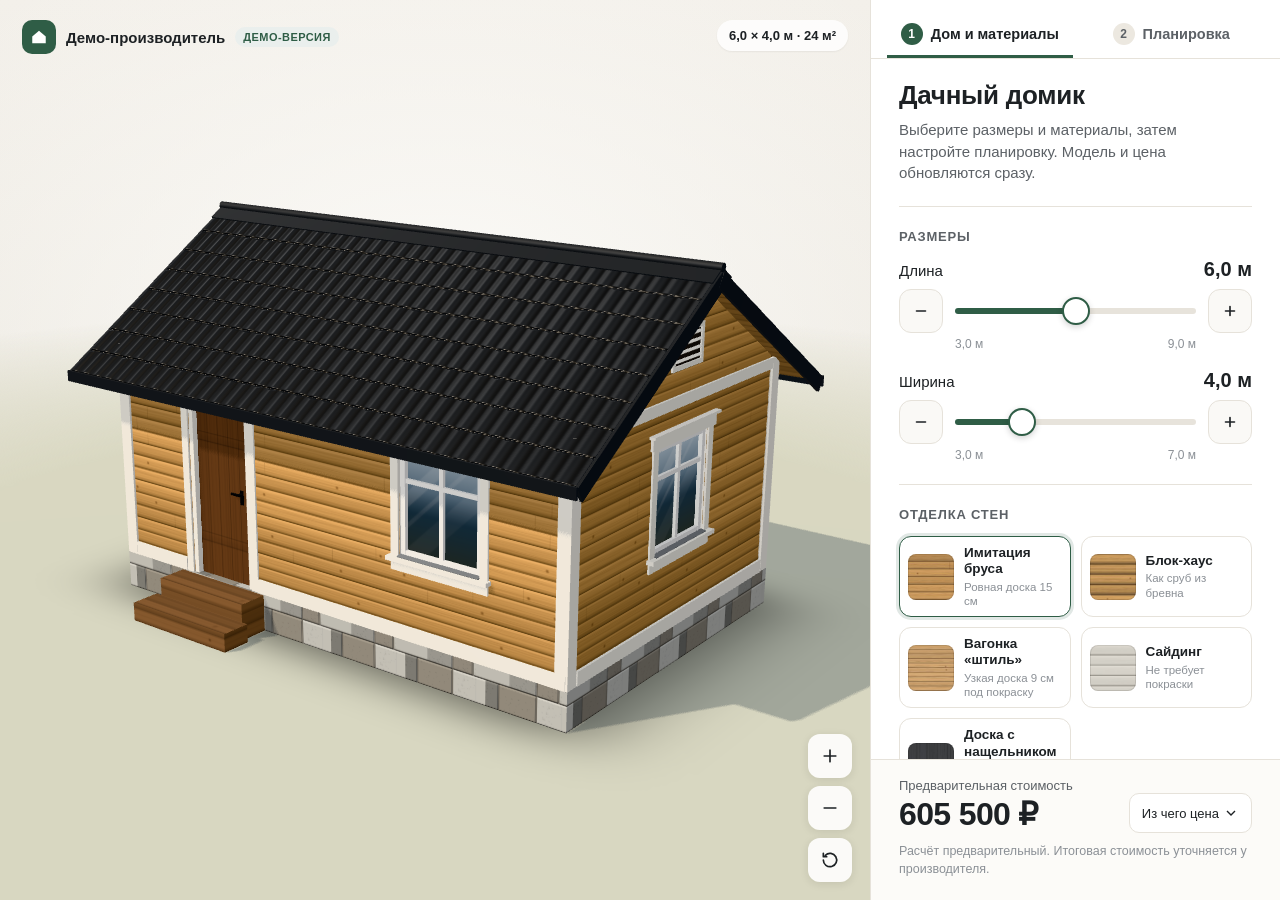
==== index.html @ eb1459a7 "Материалы вместо цветов и страница планировки Co-Authored-By: Claude Opus 5.5 <noreply@anthropic.com" ====
<!doctype html>
<html lang="ru">
  <head>
    <meta charset="UTF-8" />
    <meta name="viewport" content="width=device-width, initial-scale=1, viewport-fit=cover" />
    <meta name="theme-color" content="#efebe4" />
    <meta name="description" content="Соберите дачный домик в 3D: размеры, материалы, планировка — и сразу узнайте предварительную стоимость." />
    <title>Конфигуратор дачного домика</title>
    <link rel="icon" href="data:image/svg+xml,%3Csvg xmlns='http://www.w3.org/2000/svg' viewBox='0 0 32 32'%3E%3Cpath d='M4 15 16 5l12 10v12H4z' fill='%232f5d46'/%3E%3C/svg%3E" />
    <script type="module" crossorigin src="./assets/index-B-7malUL.js"></script>
    <link rel="stylesheet" crossorigin href="./assets/index-BFOI71SG.css">
  </head>
  <body>
    <div class="app" id="app" data-page="house">
      <main class="viewer" id="viewer" aria-label="Модель домика">
        <div class="viewer-top">
          <div class="brand">
            <span class="brand-mark" aria-hidden="true">
              <svg viewBox="0 0 32 32"><path d="M4 15 16 5l12 10v12H4z" /></svg>
            </span>
            <span class="brand-name" data-bind="brand"></span>
            <span class="badge" data-bind="badge"></span>
          </div>
          <div class="seg" id="viewSwitch" role="tablist" aria-label="Вид планировки">
            <button type="button" role="tab" data-view="2d">План</button>
            <button type="button" role="tab" data-view="3d">3D без крыши</button>
          </div>
          <div class="dims-chip" id="dimsChip"></div>
        </div>

        <div class="plan-view" id="planView"></div>

        <div class="hint" id="hint">
          <svg viewBox="0 0 24 24" aria-hidden="true"><path d="M9 11V5.5a1.5 1.5 0 0 1 3 0V10m0-1.5a1.5 1.5 0 0 1 3 0V11m0-1a1.5 1.5 0 0 1 3 0v4.5a6 6 0 0 1-6 6h-1a6 6 0 0 1-4.6-2.2L4.2 15a1.5 1.5 0 0 1 2.3-1.9L9 15.5" /></svg>
          <span>Покрутите домик, чтобы рассмотреть</span>
        </div>

        <div class="view-tools">
          <button class="tool" id="zoomIn" type="button" aria-label="Приблизить">
            <svg viewBox="0 0 24 24"><path d="M12 5v14M5 12h14" /></svg>
          </button>
          <button class="tool" id="zoomOut" type="button" aria-label="Отдалить">
            <svg viewBox="0 0 24 24"><path d="M5 12h14" /></svg>
          </button>
          <button class="tool" id="resetView" type="button" aria-label="Исходный ракурс">
            <svg viewBox="0 0 24 24"><path d="M4 12a8 8 0 1 0 2.4-5.7M4 4v4h4" /></svg>
          </button>
        </div>

        <div class="loader" id="loader"><span></span>Строим домик…</div>
      </main>

      <aside class="panel">
        <nav class="tabs" role="tablist" aria-label="Шаги">
          <button type="button" role="tab" data-page="house"><b>1</b>Дом и материалы</button>
          <button type="button" role="tab" data-page="plan"><b>2</b>Планировка</button>
        </nav>

        <div class="panel-scroll" id="panelScroll">
          <div class="page" data-page="house">
            <header class="panel-head">
              <h1 data-bind="title"></h1>
              <p data-bind="subtitle"></p>
            </header>

            <section class="group" aria-labelledby="g-size">
              <h2 id="g-size">Размеры</h2>
              <div id="dimensions"></div>
            </section>

            <section class="group" aria-labelledby="g-wall">
              <h2 id="g-wall">Отделка стен</h2>
              <div id="wallMaterials"></div>
            </section>

            <section class="group" aria-labelledby="g-roof">
              <h2 id="g-roof">Кровля</h2>
              <div id="roofMaterials"></div>
            </section>

            <section class="group" aria-labelledby="g-more">
              <h2 id="g-more">Цоколь, окна и дверь</h2>
              <div class="label">Отделка цоколя</div>
              <div id="plinths" role="radiogroup" aria-label="Отделка цоколя"></div>
              <div class="label">Рамы окон</div>
              <div id="frames" role="radiogroup" aria-label="Рамы окон"></div>
              <div class="label">Входная дверь</div>
              <div id="doorTypes" role="radiogroup" aria-label="Входная дверь"></div>
            </section>

            <section class="group included" aria-labelledby="g-inc">
              <h2 id="g-inc">Что входит</h2>
              <ul id="included"></ul>
            </section>

            <button type="button" class="next-btn" data-goto="plan">
              Дальше: планировка
              <svg viewBox="0 0 24 24" aria-hidden="true"><path d="M5 12h14m-5-5 5 5-5 5" /></svg>
            </button>
          </div>

          <div class="page" data-page="plan" id="planPanel"></div>
        </div>

        <footer class="price" id="price">
          <div class="price-row">
            <div>
              <div class="price-label">Предварительная стоимость</div>
              <div class="price-value" id="priceValue">—</div>
            </div>
            <button class="breakdown-btn" id="breakdownBtn" type="button" aria-expanded="false" aria-controls="breakdown">
              Из чего цена
              <svg viewBox="0 0 24 24" aria-hidden="true"><path d="m6 15 6-6 6 6" /></svg>
            </button>
          </div>
          <ul class="breakdown" id="breakdown" hidden></ul>
          <p class="price-note">Расчёт предварительный. Итоговая стоимость уточняется у производителя.</p>
        </footer>
      </aside>
    </div>
  </body>
</html>
---- assets/index-BFOI71SG.css ----
:root{--accent:#2f5d46;--ink:#1d2124;--ink-2:#5c6166;--ink-3:#8b9096;--line:#e6e2da;--paper:#fff;--bg-top:#f3f0ea;--bg-bottom:#e4e0d6;--radius:14px;--panel-w:410px;--font:-apple-system, BlinkMacSystemFont, "Segoe UI", Roboto, "Helvetica Neue", Arial, sans-serif}*{box-sizing:border-box}html,body{height:100%;margin:0}body{font-family:var(--font);color:var(--ink);background:var(--bg-top);-webkit-font-smoothing:antialiased;-webkit-tap-highlight-color:transparent;overflow:hidden}button{font:inherit;color:inherit}svg{display:block}.app{grid-template-columns:minmax(0, 1fr) var(--panel-w);height:100dvh;display:grid}.viewer{background:radial-gradient(120% 80% at 50% 35%, #fbfaf7 0%, transparent 60%), linear-gradient(180deg, var(--bg-top) 0%, var(--bg-bottom) 100%);min-width:0;position:relative;overflow:hidden}.viewer canvas{touch-action:none;cursor:grab;outline:none;width:100%;height:100%;position:absolute;inset:0}.viewer canvas:active{cursor:grabbing}.viewer-top{pointer-events:none;z-index:2;justify-content:space-between;align-items:flex-start;gap:12px;padding:20px 22px;display:flex;position:absolute;inset:0 0 auto}.brand{align-items:center;gap:10px;font-size:15px;font-weight:600;display:flex}.brand-mark{background:var(--accent);border-radius:10px;place-items:center;width:34px;height:34px;display:grid}.brand-mark svg{fill:#fff;width:18px;height:18px}.badge{letter-spacing:.04em;text-transform:uppercase;color:var(--accent);background:color-mix(in srgb, var(--accent) 10%, #fff);border-radius:999px;padding:4px 8px;font-size:11px;font-weight:600}.dims-chip{-webkit-backdrop-filter:blur(8px);white-space:nowrap;font-variant-numeric:tabular-nums;background:#ffffffc7;border-radius:999px;padding:8px 12px;font-size:13px;font-weight:600;box-shadow:0 1px 2px #0000000f}.view-tools{z-index:2;flex-direction:column;gap:8px;display:flex;position:absolute;bottom:18px;right:18px}.tool{-webkit-backdrop-filter:blur(8px);cursor:pointer;background:#ffffffe0;border:0;border-radius:12px;place-items:center;width:44px;height:44px;transition:transform .15s,background .15s;display:grid;box-shadow:0 2px 8px #1e1e141a}.tool:hover{background:#fff}.tool:active{transform:scale(.94)}.tool svg{fill:none;width:20px;height:20px;stroke:var(--ink);stroke-width:2px;stroke-linecap:round;stroke-linejoin:round}.hint{z-index:2;color:#fff;white-space:nowrap;pointer-events:none;background:#1d2124c7;border-radius:999px;align-items:center;gap:8px;padding:9px 14px;font-size:13px;transition:opacity .5s,transform .5s;display:flex;position:absolute;bottom:22px;left:50%;transform:translate(-50%)}.hint svg{fill:none;stroke:#fff;stroke-width:1.6px;stroke-linecap:round;stroke-linejoin:round;width:18px;height:18px}.hint.gone{opacity:0;transform:translate(-50%)translateY(8px)}.loader{z-index:3;color:var(--ink-2);background:var(--bg-top);justify-content:center;align-items:center;gap:12px;font-size:14px;transition:opacity .5s;display:flex;position:absolute;inset:0}.loader span{border:2px solid var(--line);border-top-color:var(--accent);border-radius:50%;width:18px;height:18px;animation:.8s linear infinite spin}.loader.gone{opacity:0;pointer-events:none}.loader.error{color:#a33}@keyframes spin{to{transform:rotate(360deg)}}.panel{background:var(--paper);border-left:1px solid var(--line);flex-direction:column;min-height:0;display:flex;box-shadow:-10px 0 30px #2823140a}.panel-scroll{overscroll-behavior:contain;flex:1;min-height:0;padding:30px 28px 10px;overflow-y:auto}.panel-head h1{letter-spacing:-.01em;margin:0 0 8px;font-size:26px;line-height:1.15}.panel-head p{color:var(--ink-2);margin:0;font-size:15px;line-height:1.45}.group{border-top:1px solid var(--line);padding:22px 0}.panel-head+.group{margin-top:22px}.group h2{letter-spacing:.06em;text-transform:uppercase;color:var(--ink-2);margin:0 0 14px;font-size:13px;font-weight:700}.group-title{justify-content:space-between;align-items:baseline;gap:10px;display:flex}.picked{color:var(--ink);text-align:right;font-size:14px;font-weight:500}.dim+.dim{margin-top:18px}.dim-head{justify-content:space-between;align-items:baseline;margin-bottom:8px;display:flex}.dim-head label{font-size:15px;font-weight:500}.dim-value{font-variant-numeric:tabular-nums;font-size:20px;font-weight:700}.dim-ctrl{align-items:center;gap:12px;display:flex}.dim-scale{color:var(--ink-3);justify-content:space-between;padding:4px 56px 0;font-size:12px;display:flex}.step{border:1px solid var(--line);cursor:pointer;background:#faf9f6;border-radius:12px;flex:none;place-items:center;width:44px;height:44px;transition:background .15s,transform .1s;display:grid}.step:hover:not(:disabled){background:#f1efe9}.step:active:not(:disabled){transform:scale(.94)}.step:disabled{opacity:.35;cursor:default}.step svg{fill:none;width:18px;height:18px;stroke:var(--ink);stroke-width:2.2px;stroke-linecap:round}input[type=range]{--p:50%;appearance:none;cursor:pointer;background:0 0;flex:1;min-width:0;height:44px;margin:0}input[type=range]::-webkit-slider-runnable-track{background:linear-gradient(90deg, var(--accent) var(--p), #e7e3db var(--p));border-radius:3px;height:6px}input[type=range]::-moz-range-track{background:#e7e3db;border-radius:3px;height:6px}input[type=range]::-moz-range-progress{background:var(--accent);border-radius:3px;height:6px}input[type=range]::-webkit-slider-thumb{-webkit-appearance:none;border:2px solid var(--accent);background:#fff;border-radius:50%;width:28px;height:28px;margin-top:-11px;box-shadow:0 2px 6px #0000002e}input[type=range]::-moz-range-thumb{border:2px solid var(--accent);background:#fff;border-radius:50%;width:24px;height:24px;box-shadow:0 2px 6px #0000002e}input[type=range]:focus-visible::-webkit-slider-thumb{box-shadow:0 0 0 5px color-mix(in srgb, var(--accent) 25%, transparent)}.swatches{flex-wrap:wrap;gap:12px;display:flex}.swatch{cursor:pointer;background:var(--c);border:0;border-radius:50%;width:48px;height:48px;padding:0;transition:transform .15s;position:relative;box-shadow:inset 0 0 0 1px #0000001f}.swatch.textured{background:linear-gradient(90deg, var(--trim) 0 5px, transparent 5px calc(100% - 5px), var(--trim) calc(100% - 5px)), repeating-linear-gradient(180deg, transparent 0 8px, #00000029 8px 9.5px, #ffffff2e 9.5px 10px), var(--c);border-radius:12px}.swatch:hover{transform:translateY(-1px)}.swatch:after{content:"";border-radius:inherit;border:2px solid #0000;transition:border-color .15s;position:absolute;inset:-5px}.swatch.textured:after{border-radius:15px}.swatch.on:after{border-color:var(--accent)}.swatch svg{fill:none;stroke:#fff;stroke-width:2.6px;stroke-linecap:round;stroke-linejoin:round;filter:drop-shadow(0 1px 1px #00000073);opacity:0;width:22px;height:22px;margin:auto;transition:opacity .15s,transform .15s;position:absolute;inset:0;transform:scale(.6)}.swatch.on svg{opacity:1;transform:none}.included ul{gap:10px;margin:0;padding:0;list-style:none;display:grid}.included li{color:var(--ink-2);padding-left:26px;font-size:14px;line-height:1.4;position:relative}.included li:before{content:"";background:color-mix(in srgb, var(--accent) 14%, #fff);width:14px;height:14px;box-shadow:inset 0 0 0 4px color-mix(in srgb, var(--accent) 14%, #fff), inset 0 0 0 10px var(--accent);border-radius:50%;position:absolute;top:3px;left:2px}.price{border-top:1px solid var(--line);background:#fcfbf8;flex:none;padding:18px 28px 22px}.price-row{justify-content:space-between;align-items:flex-end;gap:12px;display:flex}.price-label{color:var(--ink-2);margin-bottom:2px;font-size:13px}.price-value{letter-spacing:-.02em;font-variant-numeric:tabular-nums;white-space:nowrap;font-size:32px;font-weight:750}.price-note{color:var(--ink-3);margin:10px 0 0;font-size:12.5px;line-height:1.4}.breakdown-btn{border:1px solid var(--line);cursor:pointer;background:#fff;border-radius:10px;flex:none;align-items:center;gap:4px;min-height:40px;padding:0 12px;font-size:13px;font-weight:500;display:flex}.breakdown-btn svg{fill:none;stroke:currentColor;stroke-width:2px;width:16px;height:16px;transition:transform .2s;transform:rotate(180deg)}.breakdown-btn.open svg{transform:none}.breakdown[hidden]{display:none}.breakdown{border-top:1px dashed var(--line);gap:9px;margin:14px 0 0;padding:12px 0 0;list-style:none;display:grid}.breakdown li{justify-content:space-between;gap:12px;font-size:13.5px;display:flex}.bd-label small{color:var(--ink-3);margin-top:1px;font-size:12px;display:block}.bd-sum{white-space:nowrap;font-variant-numeric:tabular-nums;font-weight:600}@media (width<=860px){.app{flex-direction:column;display:flex}.viewer{flex:none;height:50svh;min-height:280px}.viewer-top{padding:14px}.brand{gap:8px;font-size:14px}.brand-mark{border-radius:9px;width:30px;height:30px}.brand-name{display:none}.dims-chip{padding:7px 11px;font-size:12.5px}.view-tools{gap:6px;bottom:30px;right:12px}.tool{width:42px;height:42px}.hint{font-size:12.5px;bottom:32px}.panel{z-index:4;border-left:0;border-radius:20px 20px 0 0;flex:1;margin-top:-18px;position:relative;box-shadow:0 -8px 24px #28231414}.panel-scroll{padding:20px 18px 6px}.panel-head h1{margin-bottom:4px;font-size:21px}.panel-head p{display:none}.panel-head+.group{margin-top:14px}.group{padding:16px 0}.group h2{margin-bottom:10px}.dim+.dim{margin-top:12px}.swatches{gap:10px}.price{padding:12px 18px calc(12px + env(safe-area-inset-bottom))}.price-value{font-size:26px}.price-note{margin-top:6px;font-size:11.5px}.breakdown{max-height:34vh;overflow-y:auto}}@media (width<=380px){.swatch{width:44px;height:44px}.swatches{gap:9px}.price-value{font-size:24px}.breakdown-btn{padding:0 10px}}@media (prefers-reduced-motion:reduce){*{transition:none!important;animation:none!important}}.tabs{border-bottom:1px solid var(--line);flex:none;grid-template-columns:1fr 1fr;gap:6px;padding:12px 16px 0;display:grid}.tabs button{min-height:46px;color:var(--ink-2);cursor:pointer;background:0 0;border:0;border-bottom:3px solid #0000;justify-content:center;align-items:center;gap:8px;padding:0 10px;font-size:14.5px;font-weight:600;display:flex}.tabs button b{width:22px;height:22px;color:var(--ink-2);background:#ece8e0;border-radius:50%;place-items:center;font-size:12px;display:grid}.tabs button[aria-selected=true]{color:var(--ink);border-bottom-color:var(--accent)}.tabs button[aria-selected=true] b{background:var(--accent);color:#fff}.page{display:none}.app[data-page=house] .page[data-page=house],.app[data-page=plan] .page[data-page=plan]{display:block}.panel-scroll{padding-top:22px}.label{margin:16px 0 8px;font-size:13.5px;font-weight:600}.group h2+.label{margin-top:0}.mat-grid{grid-template-columns:repeat(2,minmax(0,1fr));gap:10px;display:grid}.mat-card{text-align:left;border:1.5px solid var(--line);cursor:pointer;background:#fff;border-radius:12px;align-items:center;gap:10px;padding:8px;transition:border-color .15s,box-shadow .15s;display:flex}.mat-card:hover{border-color:#d6d0c4}.mat-card.on{border-color:var(--accent);box-shadow:0 0 0 3px color-mix(in srgb, var(--accent) 14%, transparent)}.mat-img{background-position:50%;background-size:cover;border-radius:8px;flex:none;width:46px;height:46px;box-shadow:inset 0 0 0 1px #0000001a}.mat-text{flex-direction:column;gap:2px;min-width:0;display:flex}.mat-name{-webkit-hyphens:auto;hyphens:auto;overflow-wrap:anywhere;font-size:13.5px;font-weight:600;line-height:1.2}.mat-note{color:var(--ink-3);font-size:11.5px;line-height:1.25}.finish-head{justify-content:space-between;align-items:baseline;margin:16px 0 10px;display:flex}.finish-label{font-size:13.5px;font-weight:600}.swatch.textured-img{background-position:50%;background-size:cover;border-radius:12px}.swatch.textured-img:after{border-radius:15px}.chips{flex-wrap:wrap;gap:8px;display:flex}.chip{border:1.5px solid var(--line);cursor:pointer;background:#fff;border-radius:999px;align-items:center;gap:8px;min-height:42px;padding:6px 13px 6px 8px;font-size:13.5px;font-weight:500;display:inline-flex}.chip small{color:var(--ink-3);margin-left:2px;font-weight:400}.chip.on{border-color:var(--accent);background:color-mix(in srgb, var(--accent) 7%, #fff)}.chip-img{background-size:cover;border-radius:50%;width:28px;height:28px;box-shadow:inset 0 0 0 1px #0000001a}.chip-dot{border-radius:50%;flex:none;width:18px;height:18px;box-shadow:inset 0 0 0 1px #00000026}.chips .chip:not(:has(.chip-img,.chip-dot)){padding-left:14px}.next-btn{background:var(--accent);color:#fff;cursor:pointer;border:0;border-radius:12px;justify-content:center;align-items:center;gap:8px;width:100%;min-height:50px;margin:6px 0 18px;font-size:15px;font-weight:600;display:flex}.next-btn svg{fill:none;stroke:#fff;stroke-width:2px;stroke-linecap:round;stroke-linejoin:round;width:20px;height:20px}.seg{pointer-events:auto;background:#ffffffe6;border-radius:12px;padding:4px;display:none;box-shadow:0 2px 8px #1e1e141a}.app[data-page=plan] .seg{display:flex}.seg button{min-height:36px;color:var(--ink-2);cursor:pointer;white-space:nowrap;background:0 0;border:0;border-radius:9px;padding:0 14px;font-size:13.5px;font-weight:600}.seg button[aria-selected=true]{background:var(--accent);color:#fff}.app[data-page=plan] .viewer-top{align-items:center}.plan-view{z-index:1;background:#f7f5f0 radial-gradient(circle,#e2ddd2 1px,#0000 1.2px) 0 0/22px 22px;display:none;position:absolute;inset:0}.app[data-view="2d"] .plan-view{display:block}.app[data-view="2d"] .view-tools,.app[data-view="2d"] .hint,.app[data-page=plan] .dims-chip{display:none}.plan-svg{touch-action:none;-webkit-user-select:none;user-select:none;display:block}.plan-svg .room{stroke:none;cursor:pointer;transition:filter .15s}.plan-svg .room:hover{filter:brightness(.97)}.plan-svg .room.on{stroke:var(--accent);stroke-width:3px}.plan-svg text{font-family:var(--font);text-anchor:middle;pointer-events:none;fill:var(--ink)}.plan-svg .room-name{font-size:14px;font-weight:650}.plan-svg .room-area{fill:var(--ink-2);font-variant-numeric:tabular-nums;font-size:12.5px}.plan-svg .room-name.small{font-size:11.5px}.plan-svg .room-area.small{font-size:10.5px}.plan-svg .walls{fill:#33363a}.plan-svg .walls.addable{fill:var(--accent);cursor:copy;animation:1.2s ease-in-out infinite alternate pulse}@keyframes pulse{to{fill-opacity:.55}}.plan-svg .part{fill:#6b6f74}.plan-svg .part.on{fill:var(--accent)}.plan-svg .gap{fill:#f7f5f0}.plan-svg .win{fill:#cfe3f0;stroke:#33363a;stroke-width:1px}.plan-svg .swing{fill:none;stroke:#8a8f94;stroke-width:1.3px}.plan-svg .swing.door{stroke:#33363a}.plan-svg .hit{fill:#0000}.plan-svg .hit.col{cursor:ew-resize}.plan-svg .hit.row{cursor:ns-resize}.plan-svg .hit.open{cursor:grab}.plan-svg .hit.open:hover,.plan-svg .hit.open.sel{fill:color-mix(in srgb, var(--accent) 22%, transparent);stroke:var(--accent);stroke-width:2px}.plan-svg .handle{cursor:grab}.plan-svg .handle circle{fill:#fff;stroke:#6b6f74;stroke-width:1.5px;filter:drop-shadow(0 1px 2px #0003)}.plan-svg .handle path{fill:none;stroke:#33363a;stroke-width:1.6px;stroke-linecap:round}.plan-svg .handle.on circle{stroke:var(--accent);stroke-width:2.5px}.plan-svg .dim path{stroke:#8a8f94;stroke-width:1px;fill:none}.plan-svg .dim text{fill:var(--ink-2);font-size:12.5px;font-weight:600}.plan-svg .facade{letter-spacing:.12em;fill:var(--ink-3);font-size:11px;font-weight:700}.plan-hint{color:#fff;text-align:center;pointer-events:none;background:#1d2124c7;border-radius:999px;max-width:calc(100% - 32px);padding:8px 14px;font-size:12.5px;position:absolute;bottom:16px;left:50%;transform:translate(-50%)}.plan-hint.accent{background:var(--accent)}.page[data-page=plan] .group.first{border-top:0;padding-top:0}.btn-row{flex-wrap:wrap;gap:8px;display:flex}.btn{border:1.5px solid var(--line);cursor:pointer;background:#faf9f6;border-radius:11px;flex:auto;justify-content:center;align-items:center;gap:7px;min-height:44px;padding:0 14px;font-size:13.5px;font-weight:600;display:inline-flex}.btn svg{fill:none;stroke:currentColor;stroke-width:1.8px;stroke-linejoin:round;width:18px;height:18px}.btn:hover:not(:disabled){background:#f1efe9}.btn.active{border-color:var(--accent);background:color-mix(in srgb, var(--accent) 10%, #fff);color:var(--accent)}.btn:disabled{opacity:.4;cursor:default}.btn.wide{width:100%;margin-top:12px}.btn.ghost{background:#fff}.btn.danger{color:#a3392b}.note{color:var(--ink-2);margin:10px 0 0;font-size:13px;line-height:1.45}.note.big{margin:0;font-size:14px}.note.accent{color:var(--accent);font-weight:500}.note.warn{color:#a3392b}.link{color:var(--accent);cursor:pointer;font:inherit;background:0 0;border:0;padding:0;text-decoration:underline}.sel-box{border:1px solid var(--line);background:#fbfaf7;border-radius:14px;margin:0 -14px;padding:16px 14px}.sel-head{justify-content:space-between;align-items:center;display:flex}.sel-head h2{text-transform:none;letter-spacing:0;color:var(--ink);margin:0;font-size:16px}.x{cursor:pointer;width:36px;height:36px;color:var(--ink-3);background:0 0;border:0;font-size:24px;line-height:1}.rooms{gap:4px;margin:0;padding:0;list-style:none;display:grid}.rooms button{cursor:pointer;text-align:left;background:0 0;border:0;border-radius:10px;align-items:center;gap:10px;width:100%;min-height:42px;padding:0 10px;font-size:14px;display:flex}.rooms button span:nth-child(2){flex:1}.rooms button b{font-variant-numeric:tabular-nums;font-weight:600}.rooms button:hover,.rooms button.on{background:#f3f0ea}.summary{grid-template-columns:repeat(3,1fr);gap:8px;margin-top:14px;display:grid}.summary div{background:#f7f5f0;border-radius:10px;flex-direction:column;gap:2px;padding:10px;display:flex}.summary b{font-variant-numeric:tabular-nums;font-size:17px}.summary span{color:var(--ink-3);font-size:12px}@media (width<=860px){.tabs{padding:6px 10px 0}.tabs button{min-height:44px;font-size:13.5px}.panel-scroll{padding-top:16px}.mat-grid{gap:8px}.mat-card{gap:8px;padding:7px}.mat-img{width:40px;height:40px}.mat-note{display:none}.app[data-page=plan] .viewer{height:54svh}.app[data-page=plan] .brand{display:none}.app[data-page=plan] .viewer-top{justify-content:center}.plan-hint{border-radius:12px;font-size:12px;bottom:26px}.sel-box{margin:0 -8px;padding:14px 10px}}
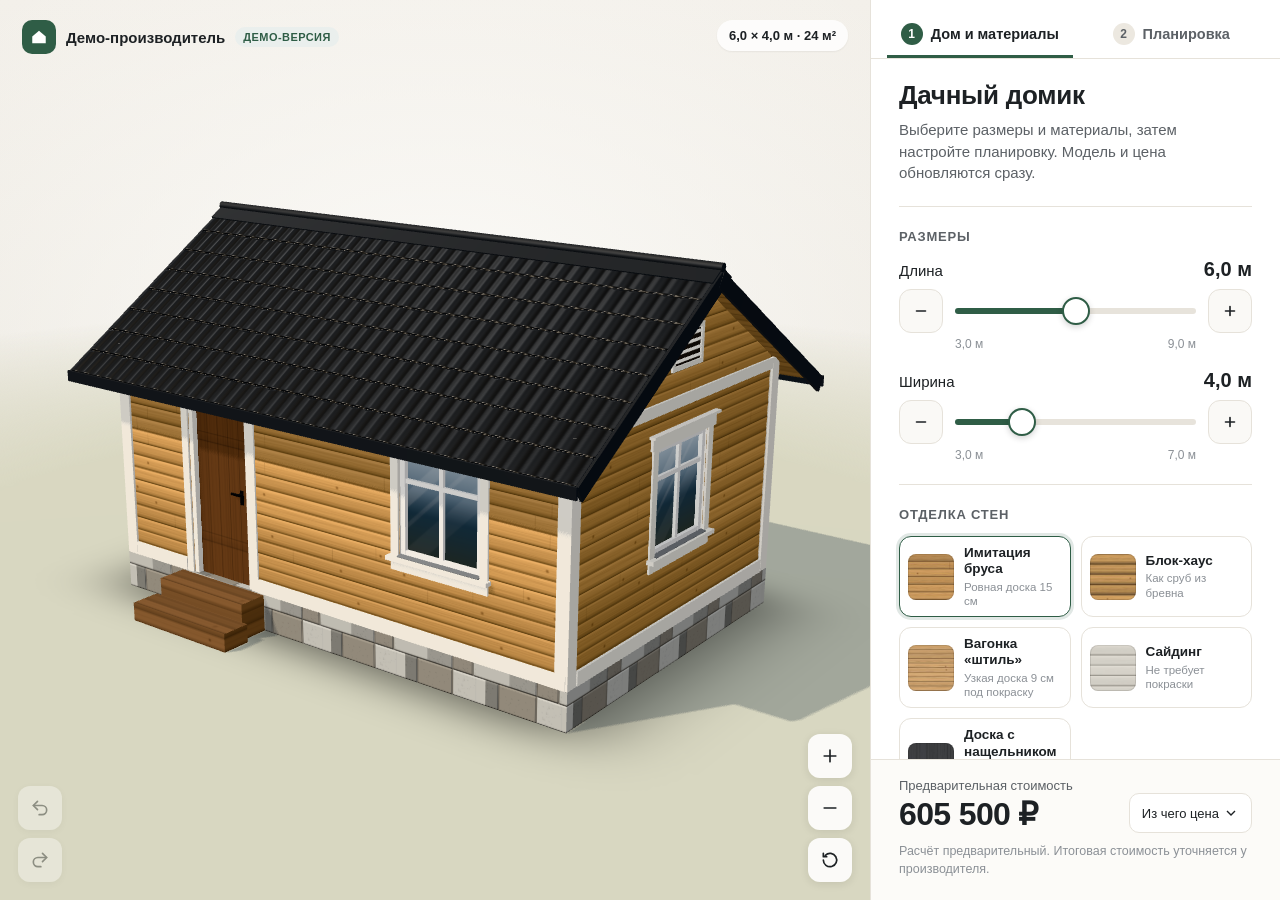
==== commit c1bd0bc7: "Отменить и повторить действие Co-Authored-By: Claude Opus 5.5 <noreply@anthropic.com>" ====
--- a/index.html
+++ b/index.html
@@ -7,8 +7,8 @@
     <meta name="description" content="Соберите дачный домик в 3D: размеры, материалы, планировка — и сразу узнайте предварительную стоимость." />
     <title>Конфигуратор дачного домика</title>
     <link rel="icon" href="data:image/svg+xml,%3Csvg xmlns='http://www.w3.org/2000/svg' viewBox='0 0 32 32'%3E%3Cpath d='M4 15 16 5l12 10v12H4z' fill='%232f5d46'/%3E%3C/svg%3E" />
-    <script type="module" crossorigin src="./assets/index-B-7malUL.js"></script>
-    <link rel="stylesheet" crossorigin href="./assets/index-BFOI71SG.css">
+    <script type="module" crossorigin src="./assets/index-CazeqDKa.js"></script>
+    <link rel="stylesheet" crossorigin href="./assets/index-DWK7kgDP.css">
   </head>
   <body>
     <div class="app" id="app" data-page="house">
@@ -33,6 +33,15 @@
         <div class="hint" id="hint">
           <svg viewBox="0 0 24 24" aria-hidden="true"><path d="M9 11V5.5a1.5 1.5 0 0 1 3 0V10m0-1.5a1.5 1.5 0 0 1 3 0V11m0-1a1.5 1.5 0 0 1 3 0v4.5a6 6 0 0 1-6 6h-1a6 6 0 0 1-4.6-2.2L4.2 15a1.5 1.5 0 0 1 2.3-1.9L9 15.5" /></svg>
           <span>Покрутите домик, чтобы рассмотреть</span>
+        </div>
+
+        <div class="history-tools">
+          <button class="tool" id="undoBtn" type="button" aria-label="Отменить" title="Отменить (Ctrl+Z)" disabled>
+            <svg viewBox="0 0 24 24"><path d="M9 14 4 9l5-5" /><path d="M4 9h10.5a5.5 5.5 0 0 1 0 11H11" /></svg>
+          </button>
+          <button class="tool" id="redoBtn" type="button" aria-label="Повторить" title="Повторить (Ctrl+Shift+Z)" disabled>
+            <svg viewBox="0 0 24 24"><path d="m15 14 5-5-5-5" /><path d="M20 9H9.5a5.5 5.5 0 0 0 0 11H13" /></svg>
+          </button>
         </div>
 
         <div class="view-tools">
--- a/assets/index-DWK7kgDP.css
+++ b/assets/index-DWK7kgDP.css
@@ -0,0 +1 @@
+:root{--accent:#2f5d46;--ink:#1d2124;--ink-2:#5c6166;--ink-3:#8b9096;--line:#e6e2da;--paper:#fff;--bg-top:#f3f0ea;--bg-bottom:#e4e0d6;--radius:14px;--panel-w:410px;--font:-apple-system, BlinkMacSystemFont, "Segoe UI", Roboto, "Helvetica Neue", Arial, sans-serif}*{box-sizing:border-box}html,body{height:100%;margin:0}body{font-family:var(--font);color:var(--ink);background:var(--bg-top);-webkit-font-smoothing:antialiased;-webkit-tap-highlight-color:transparent;overflow:hidden}button{font:inherit;color:inherit}svg{display:block}.app{grid-template-columns:minmax(0, 1fr) var(--panel-w);height:100dvh;display:grid}.viewer{background:radial-gradient(120% 80% at 50% 35%, #fbfaf7 0%, transparent 60%), linear-gradient(180deg, var(--bg-top) 0%, var(--bg-bottom) 100%);min-width:0;position:relative;overflow:hidden}.viewer canvas{touch-action:none;cursor:grab;outline:none;width:100%;height:100%;position:absolute;inset:0}.viewer canvas:active{cursor:grabbing}.viewer-top{pointer-events:none;z-index:2;justify-content:space-between;align-items:flex-start;gap:12px;padding:20px 22px;display:flex;position:absolute;inset:0 0 auto}.brand{align-items:center;gap:10px;font-size:15px;font-weight:600;display:flex}.brand-mark{background:var(--accent);border-radius:10px;place-items:center;width:34px;height:34px;display:grid}.brand-mark svg{fill:#fff;width:18px;height:18px}.badge{letter-spacing:.04em;text-transform:uppercase;color:var(--accent);background:color-mix(in srgb, var(--accent) 10%, #fff);border-radius:999px;padding:4px 8px;font-size:11px;font-weight:600}.dims-chip{-webkit-backdrop-filter:blur(8px);white-space:nowrap;font-variant-numeric:tabular-nums;background:#ffffffc7;border-radius:999px;padding:8px 12px;font-size:13px;font-weight:600;box-shadow:0 1px 2px #0000000f}.view-tools{z-index:2;flex-direction:column;gap:8px;display:flex;position:absolute;bottom:18px;right:18px}.tool{-webkit-backdrop-filter:blur(8px);cursor:pointer;background:#ffffffe0;border:0;border-radius:12px;place-items:center;width:44px;height:44px;transition:transform .15s,background .15s;display:grid;box-shadow:0 2px 8px #1e1e141a}.tool:hover{background:#fff}.tool:active{transform:scale(.94)}.tool svg{fill:none;width:20px;height:20px;stroke:var(--ink);stroke-width:2px;stroke-linecap:round;stroke-linejoin:round}.hint{z-index:2;color:#fff;white-space:nowrap;pointer-events:none;background:#1d2124c7;border-radius:999px;align-items:center;gap:8px;padding:9px 14px;font-size:13px;transition:opacity .5s,transform .5s;display:flex;position:absolute;bottom:22px;left:50%;transform:translate(-50%)}.hint svg{fill:none;stroke:#fff;stroke-width:1.6px;stroke-linecap:round;stroke-linejoin:round;width:18px;height:18px}.hint.gone{opacity:0;transform:translate(-50%)translateY(8px)}.loader{z-index:3;color:var(--ink-2);background:var(--bg-top);justify-content:center;align-items:center;gap:12px;font-size:14px;transition:opacity .5s;display:flex;position:absolute;inset:0}.loader span{border:2px solid var(--line);border-top-color:var(--accent);border-radius:50%;width:18px;height:18px;animation:.8s linear infinite spin}.loader.gone{opacity:0;pointer-events:none}.loader.error{color:#a33}@keyframes spin{to{transform:rotate(360deg)}}.panel{background:var(--paper);border-left:1px solid var(--line);flex-direction:column;min-height:0;display:flex;box-shadow:-10px 0 30px #2823140a}.panel-scroll{overscroll-behavior:contain;flex:1;min-height:0;padding:30px 28px 10px;overflow-y:auto}.panel-head h1{letter-spacing:-.01em;margin:0 0 8px;font-size:26px;line-height:1.15}.panel-head p{color:var(--ink-2);margin:0;font-size:15px;line-height:1.45}.group{border-top:1px solid var(--line);padding:22px 0}.panel-head+.group{margin-top:22px}.group h2{letter-spacing:.06em;text-transform:uppercase;color:var(--ink-2);margin:0 0 14px;font-size:13px;font-weight:700}.group-title{justify-content:space-between;align-items:baseline;gap:10px;display:flex}.picked{color:var(--ink);text-align:right;font-size:14px;font-weight:500}.dim+.dim{margin-top:18px}.dim-head{justify-content:space-between;align-items:baseline;margin-bottom:8px;display:flex}.dim-head label{font-size:15px;font-weight:500}.dim-value{font-variant-numeric:tabular-nums;font-size:20px;font-weight:700}.dim-ctrl{align-items:center;gap:12px;display:flex}.dim-scale{color:var(--ink-3);justify-content:space-between;padding:4px 56px 0;font-size:12px;display:flex}.step{border:1px solid var(--line);cursor:pointer;background:#faf9f6;border-radius:12px;flex:none;place-items:center;width:44px;height:44px;transition:background .15s,transform .1s;display:grid}.step:hover:not(:disabled){background:#f1efe9}.step:active:not(:disabled){transform:scale(.94)}.step:disabled{opacity:.35;cursor:default}.step svg{fill:none;width:18px;height:18px;stroke:var(--ink);stroke-width:2.2px;stroke-linecap:round}input[type=range]{--p:50%;appearance:none;cursor:pointer;background:0 0;flex:1;min-width:0;height:44px;margin:0}input[type=range]::-webkit-slider-runnable-track{background:linear-gradient(90deg, var(--accent) var(--p), #e7e3db var(--p));border-radius:3px;height:6px}input[type=range]::-moz-range-track{background:#e7e3db;border-radius:3px;height:6px}input[type=range]::-moz-range-progress{background:var(--accent);border-radius:3px;height:6px}input[type=range]::-webkit-slider-thumb{-webkit-appearance:none;border:2px solid var(--accent);background:#fff;border-radius:50%;width:28px;height:28px;margin-top:-11px;box-shadow:0 2px 6px #0000002e}input[type=range]::-moz-range-thumb{border:2px solid var(--accent);background:#fff;border-radius:50%;width:24px;height:24px;box-shadow:0 2px 6px #0000002e}input[type=range]:focus-visible::-webkit-slider-thumb{box-shadow:0 0 0 5px color-mix(in srgb, var(--accent) 25%, transparent)}.swatches{flex-wrap:wrap;gap:12px;display:flex}.swatch{cursor:pointer;background:var(--c);border:0;border-radius:50%;width:48px;height:48px;padding:0;transition:transform .15s;position:relative;box-shadow:inset 0 0 0 1px #0000001f}.swatch.textured{background:linear-gradient(90deg, var(--trim) 0 5px, transparent 5px calc(100% - 5px), var(--trim) calc(100% - 5px)), repeating-linear-gradient(180deg, transparent 0 8px, #00000029 8px 9.5px, #ffffff2e 9.5px 10px), var(--c);border-radius:12px}.swatch:hover{transform:translateY(-1px)}.swatch:after{content:"";border-radius:inherit;border:2px solid #0000;transition:border-color .15s;position:absolute;inset:-5px}.swatch.textured:after{border-radius:15px}.swatch.on:after{border-color:var(--accent)}.swatch svg{fill:none;stroke:#fff;stroke-width:2.6px;stroke-linecap:round;stroke-linejoin:round;filter:drop-shadow(0 1px 1px #00000073);opacity:0;width:22px;height:22px;margin:auto;transition:opacity .15s,transform .15s;position:absolute;inset:0;transform:scale(.6)}.swatch.on svg{opacity:1;transform:none}.included ul{gap:10px;margin:0;padding:0;list-style:none;display:grid}.included li{color:var(--ink-2);padding-left:26px;font-size:14px;line-height:1.4;position:relative}.included li:before{content:"";background:color-mix(in srgb, var(--accent) 14%, #fff);width:14px;height:14px;box-shadow:inset 0 0 0 4px color-mix(in srgb, var(--accent) 14%, #fff), inset 0 0 0 10px var(--accent);border-radius:50%;position:absolute;top:3px;left:2px}.price{border-top:1px solid var(--line);background:#fcfbf8;flex:none;padding:18px 28px 22px}.price-row{justify-content:space-between;align-items:flex-end;gap:12px;display:flex}.price-label{color:var(--ink-2);margin-bottom:2px;font-size:13px}.price-value{letter-spacing:-.02em;font-variant-numeric:tabular-nums;white-space:nowrap;font-size:32px;font-weight:750}.price-note{color:var(--ink-3);margin:10px 0 0;font-size:12.5px;line-height:1.4}.breakdown-btn{border:1px solid var(--line);cursor:pointer;background:#fff;border-radius:10px;flex:none;align-items:center;gap:4px;min-height:40px;padding:0 12px;font-size:13px;font-weight:500;display:flex}.breakdown-btn svg{fill:none;stroke:currentColor;stroke-width:2px;width:16px;height:16px;transition:transform .2s;transform:rotate(180deg)}.breakdown-btn.open svg{transform:none}.breakdown[hidden]{display:none}.breakdown{border-top:1px dashed var(--line);gap:9px;margin:14px 0 0;padding:12px 0 0;list-style:none;display:grid}.breakdown li{justify-content:space-between;gap:12px;font-size:13.5px;display:flex}.bd-label small{color:var(--ink-3);margin-top:1px;font-size:12px;display:block}.bd-sum{white-space:nowrap;font-variant-numeric:tabular-nums;font-weight:600}@media (width<=860px){.app{flex-direction:column;display:flex}.viewer{flex:none;height:50svh;min-height:280px}.viewer-top{padding:14px}.brand{gap:8px;font-size:14px}.brand-mark{border-radius:9px;width:30px;height:30px}.brand-name{display:none}.dims-chip{padding:7px 11px;font-size:12.5px}.view-tools{gap:6px;bottom:30px;right:12px}.tool{width:42px;height:42px}.hint{font-size:12.5px;bottom:32px}.panel{z-index:4;border-left:0;border-radius:20px 20px 0 0;flex:1;margin-top:-18px;position:relative;box-shadow:0 -8px 24px #28231414}.panel-scroll{padding:20px 18px 6px}.panel-head h1{margin-bottom:4px;font-size:21px}.panel-head p{display:none}.panel-head+.group{margin-top:14px}.group{padding:16px 0}.group h2{margin-bottom:10px}.dim+.dim{margin-top:12px}.swatches{gap:10px}.price{padding:12px 18px calc(12px + env(safe-area-inset-bottom))}.price-value{font-size:26px}.price-note{margin-top:6px;font-size:11.5px}.breakdown{max-height:34vh;overflow-y:auto}}@media (width<=380px){.swatch{width:44px;height:44px}.swatches{gap:9px}.price-value{font-size:24px}.breakdown-btn{padding:0 10px}}@media (prefers-reduced-motion:reduce){*{transition:none!important;animation:none!important}}.tabs{border-bottom:1px solid var(--line);flex:none;grid-template-columns:1fr 1fr;gap:6px;padding:12px 16px 0;display:grid}.tabs button{min-height:46px;color:var(--ink-2);cursor:pointer;background:0 0;border:0;border-bottom:3px solid #0000;justify-content:center;align-items:center;gap:8px;padding:0 10px;font-size:14.5px;font-weight:600;display:flex}.tabs button b{width:22px;height:22px;color:var(--ink-2);background:#ece8e0;border-radius:50%;place-items:center;font-size:12px;display:grid}.tabs button[aria-selected=true]{color:var(--ink);border-bottom-color:var(--accent)}.tabs button[aria-selected=true] b{background:var(--accent);color:#fff}.page{display:none}.app[data-page=house] .page[data-page=house],.app[data-page=plan] .page[data-page=plan]{display:block}.panel-scroll{padding-top:22px}.label{margin:16px 0 8px;font-size:13.5px;font-weight:600}.group h2+.label{margin-top:0}.mat-grid{grid-template-columns:repeat(2,minmax(0,1fr));gap:10px;display:grid}.mat-card{text-align:left;border:1.5px solid var(--line);cursor:pointer;background:#fff;border-radius:12px;align-items:center;gap:10px;padding:8px;transition:border-color .15s,box-shadow .15s;display:flex}.mat-card:hover{border-color:#d6d0c4}.mat-card.on{border-color:var(--accent);box-shadow:0 0 0 3px color-mix(in srgb, var(--accent) 14%, transparent)}.mat-img{background-position:50%;background-size:cover;border-radius:8px;flex:none;width:46px;height:46px;box-shadow:inset 0 0 0 1px #0000001a}.mat-text{flex-direction:column;gap:2px;min-width:0;display:flex}.mat-name{-webkit-hyphens:auto;hyphens:auto;overflow-wrap:anywhere;font-size:13.5px;font-weight:600;line-height:1.2}.mat-note{color:var(--ink-3);font-size:11.5px;line-height:1.25}.finish-head{justify-content:space-between;align-items:baseline;margin:16px 0 10px;display:flex}.finish-label{font-size:13.5px;font-weight:600}.swatch.textured-img{background-position:50%;background-size:cover;border-radius:12px}.swatch.textured-img:after{border-radius:15px}.chips{flex-wrap:wrap;gap:8px;display:flex}.chip{border:1.5px solid var(--line);cursor:pointer;background:#fff;border-radius:999px;align-items:center;gap:8px;min-height:42px;padding:6px 13px 6px 8px;font-size:13.5px;font-weight:500;display:inline-flex}.chip small{color:var(--ink-3);margin-left:2px;font-weight:400}.chip.on{border-color:var(--accent);background:color-mix(in srgb, var(--accent) 7%, #fff)}.chip-img{background-size:cover;border-radius:50%;width:28px;height:28px;box-shadow:inset 0 0 0 1px #0000001a}.chip-dot{border-radius:50%;flex:none;width:18px;height:18px;box-shadow:inset 0 0 0 1px #00000026}.chips .chip:not(:has(.chip-img,.chip-dot)){padding-left:14px}.next-btn{background:var(--accent);color:#fff;cursor:pointer;border:0;border-radius:12px;justify-content:center;align-items:center;gap:8px;width:100%;min-height:50px;margin:6px 0 18px;font-size:15px;font-weight:600;display:flex}.next-btn svg{fill:none;stroke:#fff;stroke-width:2px;stroke-linecap:round;stroke-linejoin:round;width:20px;height:20px}.seg{pointer-events:auto;background:#ffffffe6;border-radius:12px;padding:4px;display:none;box-shadow:0 2px 8px #1e1e141a}.app[data-page=plan] .seg{display:flex}.seg button{min-height:36px;color:var(--ink-2);cursor:pointer;white-space:nowrap;background:0 0;border:0;border-radius:9px;padding:0 14px;font-size:13.5px;font-weight:600}.seg button[aria-selected=true]{background:var(--accent);color:#fff}.app[data-page=plan] .viewer-top{align-items:center}.plan-view{z-index:1;background:#f7f5f0 radial-gradient(circle,#e2ddd2 1px,#0000 1.2px) 0 0/22px 22px;display:none;position:absolute;inset:0}.app[data-view="2d"] .plan-view{display:block}.app[data-view="2d"] .view-tools,.app[data-view="2d"] .hint,.app[data-page=plan] .dims-chip{display:none}.plan-svg{touch-action:none;-webkit-user-select:none;user-select:none;display:block}.plan-svg .room{stroke:none;cursor:pointer;transition:filter .15s}.plan-svg .room:hover{filter:brightness(.97)}.plan-svg .room.on{stroke:var(--accent);stroke-width:3px}.plan-svg text{font-family:var(--font);text-anchor:middle;pointer-events:none;fill:var(--ink)}.plan-svg .room-name{font-size:14px;font-weight:650}.plan-svg .room-area{fill:var(--ink-2);font-variant-numeric:tabular-nums;font-size:12.5px}.plan-svg .room-name.small{font-size:11.5px}.plan-svg .room-area.small{font-size:10.5px}.plan-svg .walls{fill:#33363a}.plan-svg .walls.addable{fill:var(--accent);cursor:copy;animation:1.2s ease-in-out infinite alternate pulse}@keyframes pulse{to{fill-opacity:.55}}.plan-svg .part{fill:#6b6f74}.plan-svg .part.on{fill:var(--accent)}.plan-svg .gap{fill:#f7f5f0}.plan-svg .win{fill:#cfe3f0;stroke:#33363a;stroke-width:1px}.plan-svg .swing{fill:none;stroke:#8a8f94;stroke-width:1.3px}.plan-svg .swing.door{stroke:#33363a}.plan-svg .hit{fill:#0000}.plan-svg .hit.col{cursor:ew-resize}.plan-svg .hit.row{cursor:ns-resize}.plan-svg .hit.open{cursor:grab}.plan-svg .hit.open:hover,.plan-svg .hit.open.sel{fill:color-mix(in srgb, var(--accent) 22%, transparent);stroke:var(--accent);stroke-width:2px}.plan-svg .handle{cursor:grab}.plan-svg .handle circle{fill:#fff;stroke:#6b6f74;stroke-width:1.5px;filter:drop-shadow(0 1px 2px #0003)}.plan-svg .handle path{fill:none;stroke:#33363a;stroke-width:1.6px;stroke-linecap:round}.plan-svg .handle.on circle{stroke:var(--accent);stroke-width:2.5px}.plan-svg .dim path{stroke:#8a8f94;stroke-width:1px;fill:none}.plan-svg .dim text{fill:var(--ink-2);font-size:12.5px;font-weight:600}.plan-svg .facade{letter-spacing:.12em;fill:var(--ink-3);font-size:11px;font-weight:700}.plan-hint{color:#fff;text-align:center;pointer-events:none;background:#1d2124c7;border-radius:999px;max-width:calc(100% - 32px);padding:8px 14px;font-size:12.5px;position:absolute;bottom:16px;left:50%;transform:translate(-50%)}.plan-hint.accent{background:var(--accent)}.page[data-page=plan] .group.first{border-top:0;padding-top:0}.btn-row{flex-wrap:wrap;gap:8px;display:flex}.btn{border:1.5px solid var(--line);cursor:pointer;background:#faf9f6;border-radius:11px;flex:auto;justify-content:center;align-items:center;gap:7px;min-height:44px;padding:0 14px;font-size:13.5px;font-weight:600;display:inline-flex}.btn svg{fill:none;stroke:currentColor;stroke-width:1.8px;stroke-linejoin:round;width:18px;height:18px}.btn:hover:not(:disabled){background:#f1efe9}.btn.active{border-color:var(--accent);background:color-mix(in srgb, var(--accent) 10%, #fff);color:var(--accent)}.btn:disabled{opacity:.4;cursor:default}.btn.wide{width:100%;margin-top:12px}.btn.ghost{background:#fff}.btn.danger{color:#a3392b}.note{color:var(--ink-2);margin:10px 0 0;font-size:13px;line-height:1.45}.note.big{margin:0;font-size:14px}.note.accent{color:var(--accent);font-weight:500}.note.warn{color:#a3392b}.link{color:var(--accent);cursor:pointer;font:inherit;background:0 0;border:0;padding:0;text-decoration:underline}.sel-box{border:1px solid var(--line);background:#fbfaf7;border-radius:14px;margin:0 -14px;padding:16px 14px}.sel-head{justify-content:space-between;align-items:center;display:flex}.sel-head h2{text-transform:none;letter-spacing:0;color:var(--ink);margin:0;font-size:16px}.x{cursor:pointer;width:36px;height:36px;color:var(--ink-3);background:0 0;border:0;font-size:24px;line-height:1}.rooms{gap:4px;margin:0;padding:0;list-style:none;display:grid}.rooms button{cursor:pointer;text-align:left;background:0 0;border:0;border-radius:10px;align-items:center;gap:10px;width:100%;min-height:42px;padding:0 10px;font-size:14px;display:flex}.rooms button span:nth-child(2){flex:1}.rooms button b{font-variant-numeric:tabular-nums;font-weight:600}.rooms button:hover,.rooms button.on{background:#f3f0ea}.summary{grid-template-columns:repeat(3,1fr);gap:8px;margin-top:14px;display:grid}.summary div{background:#f7f5f0;border-radius:10px;flex-direction:column;gap:2px;padding:10px;display:flex}.summary b{font-variant-numeric:tabular-nums;font-size:17px}.summary span{color:var(--ink-3);font-size:12px}@media (width<=860px){.tabs{padding:6px 10px 0}.tabs button{min-height:44px;font-size:13.5px}.panel-scroll{padding-top:16px}.mat-grid{gap:8px}.mat-card{gap:8px;padding:7px}.mat-img{width:40px;height:40px}.mat-note{display:none}.app[data-page=plan] .viewer{height:54svh}.app[data-page=plan] .brand{display:none}.app[data-page=plan] .viewer-top{justify-content:center}.plan-hint{border-radius:12px;font-size:12px;bottom:26px}.sel-box{margin:0 -8px;padding:14px 10px}}.history-tools{z-index:3;flex-direction:column;gap:8px;display:flex;position:absolute;bottom:18px;left:18px}.history-tools .tool:disabled{opacity:.4;cursor:default}.history-tools .tool:disabled:active{transform:none}.plan-hint{max-width:calc(100% - 150px)}@media (width<=860px){.history-tools{gap:6px;bottom:30px;left:12px}}
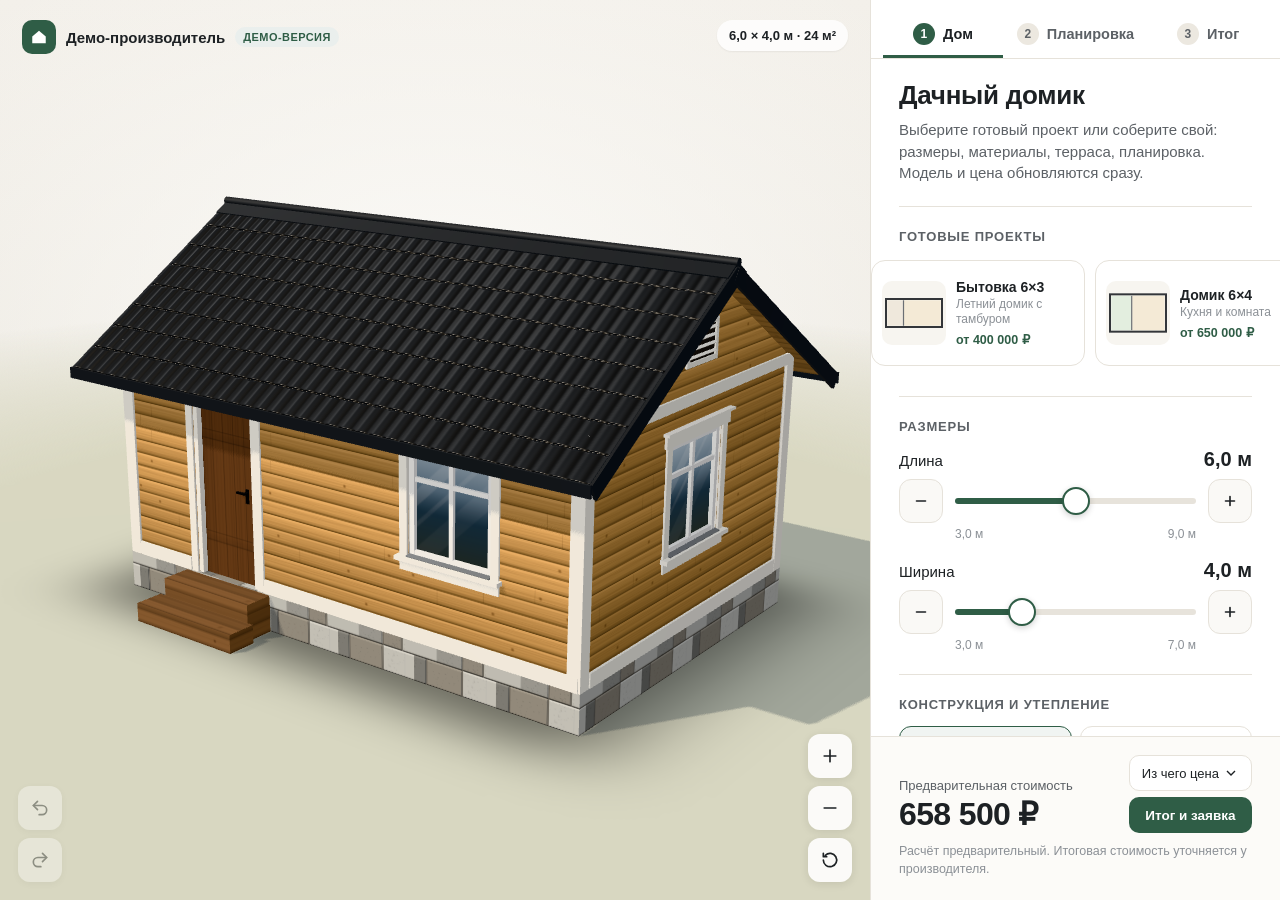
==== commit 93f7cfe8: "Три страницы: проекты, крыши, терраса, фундамент, мебель, итог, КП, ссылка, виджет Co-Authored-By: C" ====
--- a/index.html
+++ b/index.html
@@ -4,11 +4,19 @@
     <meta charset="UTF-8" />
     <meta name="viewport" content="width=device-width, initial-scale=1, viewport-fit=cover" />
     <meta name="theme-color" content="#efebe4" />
-    <meta name="description" content="Соберите дачный домик в 3D: размеры, материалы, планировка — и сразу узнайте предварительную стоимость." />
     <title>Конфигуратор дачного домика</title>
+    <meta name="description" content="Соберите дачный домик в 3D: размеры, материалы, терраса, планировка — и сразу узнайте предварительную стоимость." />
+    <meta property="og:type" content="website" />
+    <meta property="og:title" content="Конфигуратор дачного домика" />
+    <meta property="og:description" content="Соберите домик в 3D — размеры, материалы, планировка — и сразу узнайте цену." />
+    <meta property="og:image" content="https://aalyubaevapple-oss.github.io/dacha-configurator/og.jpg" />
+    <meta property="og:image:width" content="1200" />
+    <meta property="og:image:height" content="630" />
+    <meta property="og:locale" content="ru_RU" />
+    <meta name="twitter:card" content="summary_large_image" />
     <link rel="icon" href="data:image/svg+xml,%3Csvg xmlns='http://www.w3.org/2000/svg' viewBox='0 0 32 32'%3E%3Cpath d='M4 15 16 5l12 10v12H4z' fill='%232f5d46'/%3E%3C/svg%3E" />
-    <script type="module" crossorigin src="./assets/index-CazeqDKa.js"></script>
-    <link rel="stylesheet" crossorigin href="./assets/index-DWK7kgDP.css">
+    <script type="module" crossorigin src="./assets/index-DasNk80q.js"></script>
+    <link rel="stylesheet" crossorigin href="./assets/index-6UzlUPnS.css">
   </head>
   <body>
     <div class="app" id="app" data-page="house">
@@ -61,8 +69,9 @@
 
       <aside class="panel">
         <nav class="tabs" role="tablist" aria-label="Шаги">
-          <button type="button" role="tab" data-page="house"><b>1</b>Дом и материалы</button>
+          <button type="button" role="tab" data-page="house"><b>1</b>Дом</button>
           <button type="button" role="tab" data-page="plan"><b>2</b>Планировка</button>
+          <button type="button" role="tab" data-page="summary"><b>3</b>Итог</button>
         </nav>
 
         <div class="panel-scroll" id="panelScroll">
@@ -72,9 +81,30 @@
               <p data-bind="subtitle"></p>
             </header>
 
+            <section class="group" aria-labelledby="g-presets">
+              <h2 id="g-presets">Готовые проекты</h2>
+              <div id="presets"></div>
+            </section>
+
             <section class="group" aria-labelledby="g-size">
               <h2 id="g-size">Размеры</h2>
               <div id="dimensions"></div>
+            </section>
+
+            <section class="group" aria-labelledby="g-build">
+              <h2 id="g-build">Конструкция и утепление</h2>
+              <div id="constructions" role="radiogroup" aria-label="Конструкция стен"></div>
+              <div class="label">Для какого сезона</div>
+              <div id="packages" role="radiogroup" aria-label="Утепление"></div>
+              <div class="label">Фундамент</div>
+              <div id="foundations" role="radiogroup" aria-label="Фундамент"></div>
+            </section>
+
+            <section class="group" aria-labelledby="g-roof">
+              <h2 id="g-roof">Крыша</h2>
+              <div id="roofTypes" role="radiogroup" aria-label="Форма крыши"></div>
+              <div class="label">Покрытие</div>
+              <div id="roofMaterials"></div>
             </section>
 
             <section class="group" aria-labelledby="g-wall">
@@ -82,9 +112,9 @@
               <div id="wallMaterials"></div>
             </section>
 
-            <section class="group" aria-labelledby="g-roof">
-              <h2 id="g-roof">Кровля</h2>
-              <div id="roofMaterials"></div>
+            <section class="group" aria-labelledby="g-terrace">
+              <h2 id="g-terrace">Терраса и крыльцо</h2>
+              <div id="terrace"></div>
             </section>
 
             <section class="group" aria-labelledby="g-more">
@@ -108,7 +138,15 @@
             </button>
           </div>
 
-          <div class="page" data-page="plan" id="planPanel"></div>
+          <div class="page" data-page="plan">
+            <div id="planPanel"></div>
+            <button type="button" class="next-btn" data-goto="summary">
+              Дальше: итог и заявка
+              <svg viewBox="0 0 24 24" aria-hidden="true"><path d="M5 12h14m-5-5 5 5-5 5" /></svg>
+            </button>
+          </div>
+
+          <div class="page" data-page="summary" id="summaryPanel"></div>
         </div>
 
         <footer class="price" id="price">
@@ -117,10 +155,13 @@
               <div class="price-label">Предварительная стоимость</div>
               <div class="price-value" id="priceValue">—</div>
             </div>
-            <button class="breakdown-btn" id="breakdownBtn" type="button" aria-expanded="false" aria-controls="breakdown">
-              Из чего цена
-              <svg viewBox="0 0 24 24" aria-hidden="true"><path d="m6 15 6-6 6 6" /></svg>
-            </button>
+            <div class="price-actions">
+              <button class="breakdown-btn" id="breakdownBtn" type="button" aria-expanded="false" aria-controls="breakdown" aria-label="Из чего складывается цена">
+                <span class="bd-text">Из чего цена</span>
+                <svg viewBox="0 0 24 24" aria-hidden="true"><path d="m6 15 6-6 6 6" /></svg>
+              </button>
+              <button class="cta-btn" type="button" data-goto="summary">Итог и заявка</button>
+            </div>
           </div>
           <ul class="breakdown" id="breakdown" hidden></ul>
           <p class="price-note">Расчёт предварительный. Итоговая стоимость уточняется у производителя.</p>
--- a/assets/index-6UzlUPnS.css
+++ b/assets/index-6UzlUPnS.css
@@ -0,0 +1 @@
+:root{--accent:#2f5d46;--accent-7:#f1f4f2;--accent-10:#eaefec;--accent-14:#e2e9e5;--accent-a14:#2f5d4624;--accent-a22:#2f5d4638;--accent-a25:#2f5d4640;--ink:#1d2124;--ink-2:#5c6166;--ink-3:#8b9096;--line:#e6e2da;--paper:#fff;--bg-top:#f3f0ea;--bg-bottom:#e4e0d6;--radius:14px;--panel-w:410px;--font:-apple-system, BlinkMacSystemFont, "Segoe UI", Roboto, "Helvetica Neue", Arial, sans-serif}*{box-sizing:border-box}html,body{height:100%;margin:0}body{font-family:var(--font);color:var(--ink);background:var(--bg-top);-webkit-font-smoothing:antialiased;-webkit-tap-highlight-color:transparent;overflow:hidden}button{font:inherit;color:inherit}svg{display:block}.app{grid-template-columns:minmax(0, 1fr) var(--panel-w);height:100dvh;display:grid}.viewer{background:radial-gradient(120% 80% at 50% 35%, #fbfaf7 0%, transparent 60%), linear-gradient(180deg, var(--bg-top) 0%, var(--bg-bottom) 100%);min-width:0;position:relative;overflow:hidden}.viewer canvas{touch-action:none;cursor:grab;outline:none;width:100%;height:100%;position:absolute;inset:0}.viewer canvas:active{cursor:grabbing}.viewer-top{pointer-events:none;z-index:2;justify-content:space-between;align-items:flex-start;gap:12px;padding:20px 22px;display:flex;position:absolute;inset:0 0 auto}.brand{align-items:center;gap:10px;font-size:15px;font-weight:600;display:flex}.brand-mark{background:var(--accent);border-radius:10px;place-items:center;width:34px;height:34px;display:grid}.brand-mark svg{fill:#fff;width:18px;height:18px}.badge{letter-spacing:.04em;text-transform:uppercase;color:var(--accent);background:var(--accent-10);border-radius:999px;padding:4px 8px;font-size:11px;font-weight:600}.dims-chip{-webkit-backdrop-filter:blur(8px);white-space:nowrap;font-variant-numeric:tabular-nums;background:#ffffffc7;border-radius:999px;padding:8px 12px;font-size:13px;font-weight:600;box-shadow:0 1px 2px #0000000f}.view-tools{z-index:2;flex-direction:column;gap:8px;display:flex;position:absolute;bottom:18px;right:18px}.tool{-webkit-backdrop-filter:blur(8px);cursor:pointer;background:#ffffffe0;border:0;border-radius:12px;place-items:center;width:44px;height:44px;transition:transform .15s,background .15s;display:grid;box-shadow:0 2px 8px #1e1e141a}.tool:hover{background:#fff}.tool:active{transform:scale(.94)}.tool svg{fill:none;width:20px;height:20px;stroke:var(--ink);stroke-width:2px;stroke-linecap:round;stroke-linejoin:round}.hint{z-index:2;color:#fff;white-space:nowrap;pointer-events:none;background:#1d2124c7;border-radius:999px;align-items:center;gap:8px;padding:9px 14px;font-size:13px;transition:opacity .5s,transform .5s;display:flex;position:absolute;bottom:22px;left:50%;transform:translate(-50%)}.hint svg{fill:none;stroke:#fff;stroke-width:1.6px;stroke-linecap:round;stroke-linejoin:round;width:18px;height:18px}.hint.gone{opacity:0;transform:translate(-50%)translateY(8px)}.loader{z-index:3;color:var(--ink-2);background:var(--bg-top);justify-content:center;align-items:center;gap:12px;font-size:14px;transition:opacity .5s;display:flex;position:absolute;inset:0}.loader span{border:2px solid var(--line);border-top-color:var(--accent);border-radius:50%;width:18px;height:18px;animation:.8s linear infinite spin}.loader.gone{opacity:0;pointer-events:none}.loader.error{color:#a33}@keyframes spin{to{transform:rotate(360deg)}}.panel{background:var(--paper);border-left:1px solid var(--line);flex-direction:column;min-height:0;display:flex;box-shadow:-10px 0 30px #2823140a}.panel-scroll{overscroll-behavior:contain;flex:1;min-height:0;padding:30px 28px 10px;overflow-y:auto}.panel-head h1{letter-spacing:-.01em;margin:0 0 8px;font-size:26px;line-height:1.15}.panel-head p{color:var(--ink-2);margin:0;font-size:15px;line-height:1.45}.group{border-top:1px solid var(--line);padding:22px 0}.panel-head+.group{margin-top:22px}.group h2{letter-spacing:.06em;text-transform:uppercase;color:var(--ink-2);margin:0 0 14px;font-size:13px;font-weight:700}.group-title{justify-content:space-between;align-items:baseline;gap:10px;display:flex}.picked{color:var(--ink);text-align:right;font-size:14px;font-weight:500}.dim+.dim{margin-top:18px}.dim-head{justify-content:space-between;align-items:baseline;margin-bottom:8px;display:flex}.dim-head label{font-size:15px;font-weight:500}.dim-value{font-variant-numeric:tabular-nums;font-size:20px;font-weight:700}.dim-ctrl{align-items:center;gap:12px;display:flex}.dim-scale{color:var(--ink-3);justify-content:space-between;padding:4px 56px 0;font-size:12px;display:flex}.step{border:1px solid var(--line);cursor:pointer;background:#faf9f6;border-radius:12px;flex:none;place-items:center;width:44px;height:44px;transition:background .15s,transform .1s;display:grid}.step:hover:not(:disabled){background:#f1efe9}.step:active:not(:disabled){transform:scale(.94)}.step:disabled{opacity:.35;cursor:default}.step svg{fill:none;width:18px;height:18px;stroke:var(--ink);stroke-width:2.2px;stroke-linecap:round}input[type=range]{--p:50%;appearance:none;cursor:pointer;background:0 0;flex:1;min-width:0;height:44px;margin:0}input[type=range]::-webkit-slider-runnable-track{background:linear-gradient(90deg, var(--accent) var(--p), #e7e3db var(--p));border-radius:3px;height:6px}input[type=range]::-moz-range-track{background:#e7e3db;border-radius:3px;height:6px}input[type=range]::-moz-range-progress{background:var(--accent);border-radius:3px;height:6px}input[type=range]::-webkit-slider-thumb{-webkit-appearance:none;border:2px solid var(--accent);background:#fff;border-radius:50%;width:28px;height:28px;margin-top:-11px;box-shadow:0 2px 6px #0000002e}input[type=range]::-moz-range-thumb{border:2px solid var(--accent);background:#fff;border-radius:50%;width:24px;height:24px;box-shadow:0 2px 6px #0000002e}input[type=range]:focus-visible::-webkit-slider-thumb{box-shadow:0 0 0 5px var(--accent-a25)}.swatches{flex-wrap:wrap;gap:12px;display:flex}.swatch{cursor:pointer;background:var(--c);border:0;border-radius:50%;width:48px;height:48px;padding:0;transition:transform .15s;position:relative;box-shadow:inset 0 0 0 1px #0000001f}.swatch.textured{background:linear-gradient(90deg, var(--trim) 0 5px, transparent 5px calc(100% - 5px), var(--trim) calc(100% - 5px)), repeating-linear-gradient(180deg, transparent 0 8px, #00000029 8px 9.5px, #ffffff2e 9.5px 10px), var(--c);border-radius:12px}.swatch:hover{transform:translateY(-1px)}.swatch:after{content:"";border-radius:inherit;border:2px solid #0000;transition:border-color .15s;position:absolute;inset:-5px}.swatch.textured:after{border-radius:15px}.swatch.on:after{border-color:var(--accent)}.swatch svg{fill:none;stroke:#fff;stroke-width:2.6px;stroke-linecap:round;stroke-linejoin:round;filter:drop-shadow(0 1px 1px #00000073);opacity:0;width:22px;height:22px;margin:auto;transition:opacity .15s,transform .15s;position:absolute;inset:0;transform:scale(.6)}.swatch.on svg{opacity:1;transform:none}.included ul{gap:10px;margin:0;padding:0;list-style:none;display:grid}.included li{color:var(--ink-2);padding-left:26px;font-size:14px;line-height:1.4;position:relative}.included li:before{content:"";background:var(--accent-14);width:14px;height:14px;box-shadow:inset 0 0 0 4px var(--accent-14), inset 0 0 0 10px var(--accent);border-radius:50%;position:absolute;top:3px;left:2px}.price{border-top:1px solid var(--line);background:#fcfbf8;flex:none;padding:18px 28px 22px}.price-row{justify-content:space-between;align-items:flex-end;gap:12px;display:flex}.price-label{color:var(--ink-2);margin-bottom:2px;font-size:13px}.price-value{letter-spacing:-.02em;font-variant-numeric:tabular-nums;white-space:nowrap;font-size:32px;font-weight:750}.price-note{color:var(--ink-3);margin:10px 0 0;font-size:12.5px;line-height:1.4}.breakdown-btn{border:1px solid var(--line);cursor:pointer;background:#fff;border-radius:10px;flex:none;align-items:center;gap:4px;min-height:40px;padding:0 12px;font-size:13px;font-weight:500;display:flex}.breakdown-btn svg{fill:none;stroke:currentColor;stroke-width:2px;width:16px;height:16px;transition:transform .2s;transform:rotate(180deg)}.breakdown-btn.open svg{transform:none}.breakdown[hidden]{display:none}.breakdown{border-top:1px dashed var(--line);gap:9px;margin:14px 0 0;padding:12px 0 0;list-style:none;display:grid}.breakdown li{justify-content:space-between;gap:12px;font-size:13.5px;display:flex}.bd-label small{color:var(--ink-3);margin-top:1px;font-size:12px;display:block}.bd-sum{white-space:nowrap;font-variant-numeric:tabular-nums;font-weight:600}@media (width<=860px){.app{flex-direction:column;display:flex}.viewer{flex:none;height:50svh;min-height:280px}.viewer-top{padding:14px}.brand{gap:8px;font-size:14px}.brand-mark{border-radius:9px;width:30px;height:30px}.brand-name{display:none}.dims-chip{padding:7px 11px;font-size:12.5px}.view-tools{gap:6px;bottom:30px;right:12px}.tool{width:42px;height:42px}.hint{font-size:12.5px;bottom:32px}.panel{z-index:4;border-left:0;border-radius:20px 20px 0 0;flex:1;margin-top:-18px;position:relative;box-shadow:0 -8px 24px #28231414}.panel-scroll{padding:20px 18px 6px}.panel-head h1{margin-bottom:4px;font-size:21px}.panel-head p{display:none}.panel-head+.group{margin-top:14px}.group{padding:16px 0}.group h2{margin-bottom:10px}.dim+.dim{margin-top:12px}.swatches{gap:10px}.price{padding:12px 18px calc(12px + env(safe-area-inset-bottom))}.price-value{font-size:26px}.price-note{margin-top:6px;font-size:11.5px}.breakdown{max-height:34vh;overflow-y:auto}}@media (width<=380px){.swatch{width:44px;height:44px}.swatches{gap:9px}.price-value{font-size:24px}.breakdown-btn{padding:0 10px}}@media (prefers-reduced-motion:reduce){*{transition:none!important;animation:none!important}}.tabs{border-bottom:1px solid var(--line);flex:none;grid-template-columns:repeat(3,1fr);gap:4px;padding:12px 12px 0;display:grid}.tabs button{min-height:46px;color:var(--ink-2);cursor:pointer;background:0 0;border:0;border-bottom:3px solid #0000;justify-content:center;align-items:center;gap:8px;padding:0 10px;font-size:14.5px;font-weight:600;display:flex}.tabs button b{width:22px;height:22px;color:var(--ink-2);background:#ece8e0;border-radius:50%;place-items:center;font-size:12px;display:grid}.tabs button[aria-selected=true]{color:var(--ink);border-bottom-color:var(--accent)}.tabs button[aria-selected=true] b{background:var(--accent);color:#fff}.page{display:none}.app[data-page=house] .page[data-page=house],.app[data-page=plan] .page[data-page=plan],.app[data-page=summary] .page[data-page=summary]{display:block}.panel-scroll{padding-top:22px}.label{margin:16px 0 8px;font-size:13.5px;font-weight:600}.group h2+.label{margin-top:0}.mat-grid{grid-template-columns:repeat(2,minmax(0,1fr));gap:10px;display:grid}.mat-card{text-align:left;border:1.5px solid var(--line);cursor:pointer;background:#fff;border-radius:12px;align-items:center;gap:10px;padding:8px;transition:border-color .15s,box-shadow .15s;display:flex}.mat-card:hover{border-color:#d6d0c4}.mat-card.on{border-color:var(--accent);box-shadow:0 0 0 3px var(--accent-a14)}.mat-img{background-position:50%;background-size:cover;border-radius:8px;flex:none;width:46px;height:46px;box-shadow:inset 0 0 0 1px #0000001a}.mat-text{flex-direction:column;gap:2px;min-width:0;display:flex}.mat-name{-webkit-hyphens:auto;hyphens:auto;overflow-wrap:anywhere;font-size:13.5px;font-weight:600;line-height:1.2}.mat-note{color:var(--ink-3);font-size:11.5px;line-height:1.25}.finish-head{justify-content:space-between;align-items:baseline;margin:16px 0 10px;display:flex}.finish-label{font-size:13.5px;font-weight:600}.swatch.textured-img{background-position:50%;background-size:cover;border-radius:12px}.swatch.textured-img:after{border-radius:15px}.chips{flex-wrap:wrap;gap:8px;display:flex}.chip{border:1.5px solid var(--line);cursor:pointer;background:#fff;border-radius:999px;align-items:center;gap:8px;min-height:42px;padding:6px 13px 6px 8px;font-size:13.5px;font-weight:500;display:inline-flex}.chip small{color:var(--ink-3);margin-left:2px;font-weight:400}.chip.on{border-color:var(--accent);background:var(--accent-7)}.chip-img{background-size:cover;border-radius:50%;width:28px;height:28px;box-shadow:inset 0 0 0 1px #0000001a}.chip-dot{border-radius:50%;flex:none;width:18px;height:18px;box-shadow:inset 0 0 0 1px #00000026}.chips .chip:not(:has(.chip-img,.chip-dot)){padding-left:14px}.next-btn{background:var(--accent);color:#fff;cursor:pointer;border:0;border-radius:12px;justify-content:center;align-items:center;gap:8px;width:100%;min-height:50px;margin:6px 0 18px;font-size:15px;font-weight:600;display:flex}.next-btn svg{fill:none;stroke:#fff;stroke-width:2px;stroke-linecap:round;stroke-linejoin:round;width:20px;height:20px}.seg{pointer-events:auto;background:#ffffffe6;border-radius:12px;padding:4px;display:none;box-shadow:0 2px 8px #1e1e141a}.app[data-page=plan] .seg{display:flex}.seg button{min-height:36px;color:var(--ink-2);cursor:pointer;white-space:nowrap;background:0 0;border:0;border-radius:9px;padding:0 14px;font-size:13.5px;font-weight:600}.seg button[aria-selected=true]{background:var(--accent);color:#fff}.app[data-page=plan] .viewer-top{align-items:center}.plan-view{z-index:1;background:#f7f5f0 radial-gradient(circle,#e2ddd2 1px,#0000 1.2px) 0 0/22px 22px;display:none;position:absolute;inset:0}.app[data-view="2d"] .plan-view{display:block}.app[data-view="2d"] .view-tools,.app[data-view="2d"] .hint,.app[data-page=plan] .dims-chip{display:none}.plan-svg{touch-action:none;-webkit-user-select:none;user-select:none;display:block}.plan-svg .room{stroke:none;cursor:pointer;transition:filter .15s}.plan-svg .room:hover{filter:brightness(.97)}.plan-svg .room.on{stroke:var(--accent);stroke-width:3px}.plan-svg text{font-family:var(--font);text-anchor:middle;pointer-events:none;fill:var(--ink);paint-order:stroke;stroke:#ffffffd9;stroke-width:3px;stroke-linejoin:round}.plan-svg .room-name{font-size:14px;font-weight:650}.plan-svg .room-area{fill:var(--ink-2);font-variant-numeric:tabular-nums;font-size:12.5px}.plan-svg .room-name.small{font-size:11.5px}.plan-svg .room-area.small{font-size:10.5px}.plan-svg .walls{fill:#33363a}.plan-svg .walls.addable{fill:var(--accent);cursor:copy;animation:1.2s ease-in-out infinite alternate pulse}@keyframes pulse{to{fill-opacity:.55}}.plan-svg .part{fill:#6b6f74}.plan-svg .part.on{fill:var(--accent)}.plan-svg .gap{fill:#f7f5f0}.plan-svg .win{fill:#cfe3f0;stroke:#33363a;stroke-width:1px}.plan-svg .swing{fill:none;stroke:#8a8f94;stroke-width:1.3px}.plan-svg .swing.door{stroke:#33363a}.plan-svg .hit{fill:#0000}.plan-svg .hit.col{cursor:ew-resize}.plan-svg .hit.row{cursor:ns-resize}.plan-svg .hit.open{cursor:grab}.plan-svg .hit.open:hover,.plan-svg .hit.open.sel{fill:var(--accent-a22);stroke:var(--accent);stroke-width:2px}.plan-svg .handle{cursor:grab}.plan-svg .handle circle{fill:#fff;stroke:#6b6f74;stroke-width:1.5px;filter:drop-shadow(0 1px 2px #0003)}.plan-svg .handle path{fill:none;stroke:#33363a;stroke-width:1.6px;stroke-linecap:round}.plan-svg .handle.on circle{stroke:var(--accent);stroke-width:2.5px}.plan-svg .dim path{stroke:#8a8f94;stroke-width:1px;fill:none}.plan-svg .dim text{fill:var(--ink-2);font-size:12.5px;font-weight:600}.plan-svg .facade{letter-spacing:.12em;fill:var(--ink-3);font-size:11px;font-weight:700}.plan-hint{color:#fff;text-align:center;pointer-events:none;background:#1d2124c7;border-radius:999px;max-width:calc(100% - 32px);padding:8px 14px;font-size:12.5px;position:absolute;bottom:16px;left:50%;transform:translate(-50%)}.plan-hint.accent{background:var(--accent)}.page[data-page=plan] .group.first{border-top:0;padding-top:0}.btn-row{flex-wrap:wrap;gap:8px;display:flex}.btn{border:1.5px solid var(--line);cursor:pointer;background:#faf9f6;border-radius:11px;flex:auto;justify-content:center;align-items:center;gap:7px;min-height:44px;padding:0 14px;font-size:13.5px;font-weight:600;display:inline-flex}.btn svg{fill:none;stroke:currentColor;stroke-width:1.8px;stroke-linejoin:round;width:18px;height:18px}.btn:hover:not(:disabled){background:#f1efe9}.btn.active{border-color:var(--accent);background:var(--accent-10);color:var(--accent)}.btn:disabled{opacity:.4;cursor:default}.btn.wide{width:100%;margin-top:12px}.btn.ghost{background:#fff}.btn.danger{color:#a3392b}.note{color:var(--ink-2);margin:10px 0 0;font-size:13px;line-height:1.45}.note.big{margin:0;font-size:14px}.note.accent{color:var(--accent);font-weight:500}.note.warn{color:#a3392b}.link{color:var(--accent);cursor:pointer;font:inherit;background:0 0;border:0;padding:0;text-decoration:underline}.sel-box{border:1px solid var(--line);background:#fbfaf7;border-radius:14px;margin:0 -14px;padding:16px 14px}.sel-head{justify-content:space-between;align-items:center;display:flex}.sel-head h2{text-transform:none;letter-spacing:0;color:var(--ink);margin:0;font-size:16px}.x{cursor:pointer;width:36px;height:36px;color:var(--ink-3);background:0 0;border:0;font-size:24px;line-height:1}.rooms{gap:4px;margin:0;padding:0;list-style:none;display:grid}.rooms button{cursor:pointer;text-align:left;background:0 0;border:0;border-radius:10px;align-items:center;gap:10px;width:100%;min-height:42px;padding:0 10px;font-size:14px;display:flex}.rooms button span:nth-child(2){flex:1}.rooms button b{font-variant-numeric:tabular-nums;font-weight:600}.rooms button:hover,.rooms button.on{background:#f3f0ea}.summary{grid-template-columns:repeat(3,1fr);gap:8px;margin-top:14px;display:grid}.summary div{background:#f7f5f0;border-radius:10px;flex-direction:column;gap:2px;padding:10px;display:flex}.summary b{font-variant-numeric:tabular-nums;font-size:17px}.summary span{color:var(--ink-3);font-size:12px}@media (width<=860px){.tabs{padding:6px 10px 0}.tabs button{min-height:44px;font-size:13.5px}.panel-scroll{padding-top:16px}.mat-grid{gap:8px}.mat-card{gap:8px;padding:7px}.mat-img{width:40px;height:40px}.mat-note{display:none}.app[data-page=plan] .viewer{height:54svh}.app[data-page=plan] .brand{display:none}.app[data-page=plan] .viewer-top{justify-content:center}.plan-hint{border-radius:12px;font-size:12px;bottom:26px}.sel-box{margin:0 -8px;padding:14px 10px}}.history-tools{z-index:3;flex-direction:column;gap:8px;display:flex;position:absolute;bottom:18px;left:18px}.history-tools .tool:disabled{opacity:.4;cursor:default}.history-tools .tool:disabled:active{transform:none}.plan-hint{max-width:calc(100% - 150px)}@media (width<=860px){.history-tools{gap:6px;bottom:30px;left:12px}}.opts{gap:8px;display:grid}.opts.cols{grid-template-columns:repeat(2,minmax(0,1fr))}.opt{text-align:left;border:1.5px solid var(--line);cursor:pointer;background:#fff;border-radius:12px;align-items:flex-start;gap:10px;padding:11px 12px;display:flex}.opt:hover:not(:disabled){border-color:#d6d0c4}.opt.on{border-color:var(--accent);background:var(--accent-7)}.opt:disabled{opacity:.5;cursor:default}.opt-dot{background:#fff;border:2px solid #c9c3b7;border-radius:50%;flex:none;width:18px;height:18px;margin-top:1px}.opt.on .opt-dot{border-color:var(--accent);background:var(--accent);box-shadow:inset 0 0 0 3px #fff}.opt-text{flex-direction:column;gap:2px;min-width:0;display:flex}.opt-name{font-size:14px;font-weight:600}.opt-note{color:var(--ink-3);font-size:12.5px;line-height:1.3}.opt-warn{color:#a3392b;font-size:12px}.opt-warn:empty{display:none}.presets{scroll-snap-type:x mandatory;scrollbar-width:thin;gap:10px;margin:0 -28px;padding:2px 28px 8px;display:flex;overflow-x:auto}.preset{text-align:left;scroll-snap-align:start;border:1.5px solid var(--line);cursor:pointer;background:#fff;border-radius:14px;flex:none;align-items:center;gap:10px;width:214px;padding:10px;display:flex}.preset:hover{border-color:var(--accent)}.preset svg{background:#f7f5f0;border-radius:10px;flex:none}.preset-text{flex-direction:column;gap:2px;min-width:0;display:flex}.preset-name{font-size:14px;font-weight:650}.preset-note{color:var(--ink-3);font-size:12px;line-height:1.25}.preset-price{color:var(--accent);margin-top:3px;font-size:12.5px;font-weight:600}.terrace-depth{margin-top:14px}.terrace-depth[hidden]{display:none}.toggle{cursor:pointer;text-align:left;background:0 0;border:0;align-items:center;gap:10px;width:100%;margin-top:14px;padding:6px 0;font-size:14px;display:flex}.toggle-track{background:#d9d4ca;border-radius:12px;flex:none;width:42px;height:24px;transition:background .15s;position:relative}.toggle-thumb{background:#fff;border-radius:50%;width:18px;height:18px;transition:transform .15s;position:absolute;top:3px;left:3px;box-shadow:0 1px 2px #0003}.toggle.on .toggle-track{background:var(--accent)}.toggle.on .toggle-thumb{transform:translate(18px)}.plan-svg .terrace{stroke:#b99a70;stroke-width:1.5px}.plan-svg .room-dims{fill:var(--ink-3);font-variant-numeric:tabular-nums;font-size:11px}.plan-svg .furn{fill:#ffffffb3;stroke:#9aa0a6;stroke-width:1px;pointer-events:none}.plan-svg .furn-d{fill:#dfe2e5;stroke:#9aa0a6;stroke-width:.8px;pointer-events:none}.plan-svg .furn-l{fill:none;stroke:#b3b8bd;stroke-width:.8px;pointer-events:none}.price-actions{align-items:center;gap:8px;display:flex}.cta-btn{background:var(--accent);color:#fff;cursor:pointer;white-space:nowrap;border:0;border-radius:10px;min-height:40px;padding:0 14px;font-size:13.5px;font-weight:600}.app[data-page=summary] .cta-btn{display:none}.page[data-page=plan] .next-btn{margin-top:18px}.spec{grid-template-columns:minmax(96px,auto) 1fr;gap:9px 14px;margin:0 0 16px;font-size:13.5px;line-height:1.4;display:grid}.spec dt{color:var(--ink-3)}.spec dd{margin:0}.contact-grid{grid-template-columns:repeat(2,minmax(0,1fr));gap:8px;margin-top:12px;display:grid}.contact-btn.whatsapp svg{stroke:#1f9d55}.contact-btn.telegram svg{stroke:#2a8bd6}.lead-form{gap:8px;margin-top:16px;display:grid}.lead-form input,.lead-form textarea{font:inherit;border:1.5px solid var(--line);background:#fff;border-radius:10px;width:100%;padding:11px 12px;font-size:15px}.lead-form input:focus,.lead-form textarea:focus{border-color:var(--accent);outline:none}.consent{color:var(--ink-2);align-items:flex-start;gap:8px;font-size:12.5px;line-height:1.4;display:flex}.consent input{width:auto;margin-top:2px}.note.ok{color:var(--accent);font-weight:600}.toast{z-index:50;color:#fff;text-align:center;opacity:0;pointer-events:none;background:#1d2124;border-radius:12px;max-width:min(460px,100% - 32px);padding:12px 16px;font-size:14px;line-height:1.4;transition:opacity .25s,transform .25s;position:fixed;bottom:24px;left:50%;transform:translate(-50%,20px)}.toast.show{opacity:1;transform:translate(-50%)}.embed .badge,#kp{display:none}@media print{@page{size:A4;margin:14mm}body{background:#fff;overflow:visible}.app,.toast{display:none!important}#kp{font-family:var(--font);color:#1d2124;font-size:11pt;display:block}.kp-head{border-bottom:2px solid var(--accent);justify-content:space-between;align-items:flex-start;margin-bottom:12px;padding-bottom:8px;display:flex}.kp-brand{color:var(--accent);font-size:15pt;font-weight:700}.kp-contacts,.kp-date{color:#5c6166;font-size:9.5pt}#kp h1{margin:0 0 10px;font-size:16pt}#kp h2{margin:14px 0 6px;font-size:12pt}.kp-visual{grid-template-columns:1.15fr 1fr;align-items:center;gap:10px;display:grid}.kp-visual img{border-radius:6px;width:100%}.kp-plan svg{width:100%;height:auto}.kp-table{border-collapse:collapse;width:100%;font-size:9.5pt}.kp-table th,.kp-table td{text-align:left;vertical-align:top;border-bottom:1px solid #e6e2da;padding:4px 6px}.kp-table th{color:#5c6166;width:38%;font-weight:500}.kp-table.price th{color:#1d2124;width:auto}.kp-table.price td{text-align:right;white-space:nowrap}.kp-table small{color:#8b9096;font-size:8.5pt;display:block}.kp-table .total th,.kp-table .total td{border-top:2px solid #1d2124;font-size:12pt;font-weight:700}.kp-note{color:#5c6166;margin-top:10px;font-size:8.5pt}.kp-keep{page-break-inside:avoid;break-inside:avoid}.kp-foot{page-break-inside:avoid;align-items:center;gap:12px;margin-top:12px;display:flex}.kp-qr{flex:none;width:36mm}.kp-qr svg{width:100%;height:auto}.plan-svg.print .hit,.plan-svg.print .handle{display:none}table,tr,.kp-visual{page-break-inside:avoid}}@media (width<=860px){.presets{margin:0 -18px;padding:2px 18px 8px}.preset{width:196px}.opts.cols{grid-template-columns:1fr 1fr}.price-actions{flex-direction:column;align-items:stretch;gap:6px}.cta-btn,.breakdown-btn{justify-content:center;min-height:36px}.tabs button{gap:6px;font-size:13.5px}}.price-actions{flex-direction:column;flex:none;align-items:stretch;gap:6px}.price-actions .breakdown-btn,.price-actions .cta-btn{justify-content:center;min-height:36px}.price-row>div:first-child{min-width:0}@media (width<=860px){.price-actions{flex-direction:row;align-items:center}.breakdown-btn{width:40px;padding:0}.breakdown-btn .bd-text{display:none}.cta-btn{padding:0 12px}.hint{white-space:normal;text-align:center;max-width:calc(100% - 132px)}.plan-hint.gone{opacity:0;transition:opacity .4s}}.plan-hint{transition:opacity .4s}.plan-hint.gone:not(.accent){opacity:0}@media (width<=860px){.toast{top:64px;bottom:auto;transform:translate(-50%,-20px)}.toast.show{transform:translate(-50%)}}
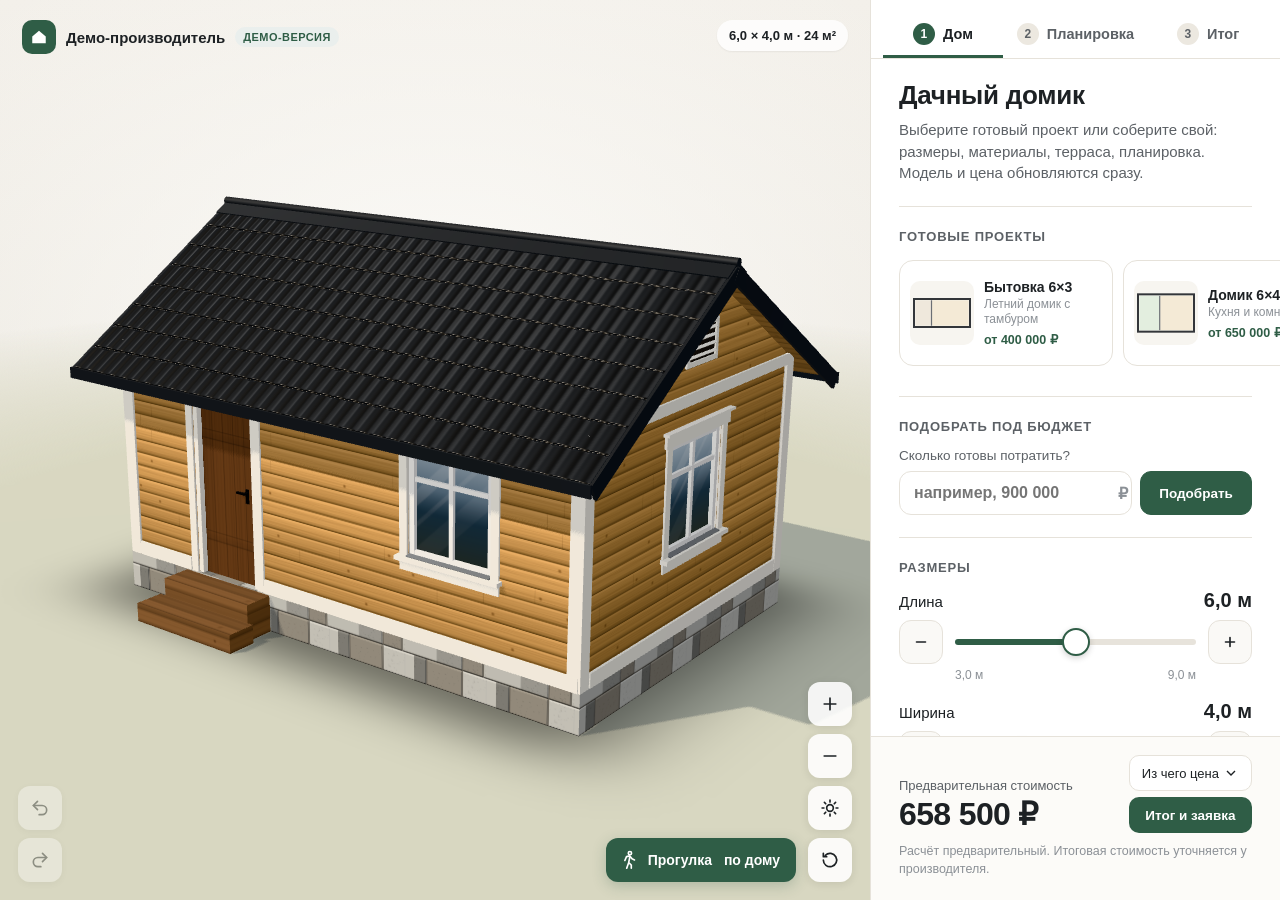
==== commit 3b4c338b: "Готовые планировки, прогулка от первого лица, солнце, подбор под бюджет, сравнение вариантов Co-Auth" ====
--- a/index.html
+++ b/index.html
@@ -15,8 +15,8 @@
     <meta property="og:locale" content="ru_RU" />
     <meta name="twitter:card" content="summary_large_image" />
     <link rel="icon" href="data:image/svg+xml,%3Csvg xmlns='http://www.w3.org/2000/svg' viewBox='0 0 32 32'%3E%3Cpath d='M4 15 16 5l12 10v12H4z' fill='%232f5d46'/%3E%3C/svg%3E" />
-    <script type="module" crossorigin src="./assets/index-DasNk80q.js"></script>
-    <link rel="stylesheet" crossorigin href="./assets/index-6UzlUPnS.css">
+    <script type="module" crossorigin src="./assets/index-BIGbj8pn.js"></script>
+    <link rel="stylesheet" crossorigin href="./assets/index-CARo1mpF.css">
   </head>
   <body>
     <div class="app" id="app" data-page="house">
@@ -59,9 +59,22 @@
           <button class="tool" id="zoomOut" type="button" aria-label="Отдалить">
             <svg viewBox="0 0 24 24"><path d="M5 12h14" /></svg>
           </button>
+          <button class="tool" id="sunBtn" type="button" aria-label="Солнце и стороны света" title="Солнце и стороны света" aria-pressed="false">
+            <svg viewBox="0 0 24 24"><circle cx="12" cy="12" r="4"/><path d="M12 2.5v2.2M12 19.3v2.2M2.5 12h2.2M19.3 12h2.2M5.3 5.3l1.6 1.6M17.1 17.1l1.6 1.6M5.3 18.7l1.6-1.6M17.1 6.9l1.6-1.6"/></svg>
+          </button>
           <button class="tool" id="resetView" type="button" aria-label="Исходный ракурс">
             <svg viewBox="0 0 24 24"><path d="M4 12a8 8 0 1 0 2.4-5.7M4 4v4h4" /></svg>
           </button>
+        </div>
+
+        <button class="walk-btn" id="walkBtn" type="button">
+          <svg viewBox="0 0 24 24" aria-hidden="true"><circle cx="13" cy="4.5" r="1.8"/><path d="m9.5 21 2.2-6.3 2.8 2.8V21M7.5 12.5l1.8-4.2 3.6-.8 2.4 3.2 2.7 1.2M11.7 14.7 13 8"/></svg>
+          Прогулка<span class="walk-long">&nbsp;по дому</span></button>
+        <div class="sun-panel" id="sunPanel" hidden></div>
+        <div class="walk-hud" id="walkHud" hidden>
+          <div class="walk-room" id="walkRoom"></div>
+          <button class="walk-exit" id="walkExit" type="button">Выйти</button>
+          <div class="walk-help" id="walkHelp"><span class="only-mouse">Тяните мышью, чтобы осмотреться. Нажмите на пол — дойдём туда. Клавиши W A S D или стрелки — ходьба.</span><span class="only-touch">Ведите пальцем, чтобы осмотреться. Нажмите на пол — дойдём туда.</span></div>
         </div>
 
         <div class="loader" id="loader"><span></span>Строим домик…</div>
@@ -84,6 +97,11 @@
             <section class="group" aria-labelledby="g-presets">
               <h2 id="g-presets">Готовые проекты</h2>
               <div id="presets"></div>
+            </section>
+
+            <section class="group" aria-labelledby="g-budget">
+              <h2 id="g-budget">Подобрать под бюджет</h2>
+              <div id="budget"></div>
             </section>
 
             <section class="group" aria-labelledby="g-size">
--- a/assets/index-CARo1mpF.css
+++ b/assets/index-CARo1mpF.css
@@ -0,0 +1 @@
+:root{--accent:#2f5d46;--accent-7:#f1f4f2;--accent-10:#eaefec;--accent-14:#e2e9e5;--accent-a14:#2f5d4624;--accent-a22:#2f5d4638;--accent-a25:#2f5d4640;--ink:#1d2124;--ink-2:#5c6166;--ink-3:#8b9096;--line:#e6e2da;--paper:#fff;--bg-top:#f3f0ea;--bg-bottom:#e4e0d6;--radius:14px;--panel-w:410px;--font:-apple-system, BlinkMacSystemFont, "Segoe UI", Roboto, "Helvetica Neue", Arial, sans-serif}*{box-sizing:border-box}html,body{height:100%;margin:0}body{font-family:var(--font);color:var(--ink);background:var(--bg-top);-webkit-font-smoothing:antialiased;-webkit-tap-highlight-color:transparent;overflow:hidden}button{font:inherit;color:inherit}svg{display:block}.app{grid-template-columns:minmax(0, 1fr) var(--panel-w);height:100dvh;display:grid}.viewer{background:radial-gradient(120% 80% at 50% 35%, #fbfaf7 0%, transparent 60%), linear-gradient(180deg, var(--bg-top) 0%, var(--bg-bottom) 100%);min-width:0;position:relative;overflow:hidden}.viewer canvas{touch-action:none;cursor:grab;outline:none;width:100%;height:100%;position:absolute;inset:0}.viewer canvas:active{cursor:grabbing}.viewer-top{pointer-events:none;z-index:2;justify-content:space-between;align-items:flex-start;gap:12px;padding:20px 22px;display:flex;position:absolute;inset:0 0 auto}.brand{align-items:center;gap:10px;font-size:15px;font-weight:600;display:flex}.brand-mark{background:var(--accent);border-radius:10px;place-items:center;width:34px;height:34px;display:grid}.brand-mark svg{fill:#fff;width:18px;height:18px}.badge{letter-spacing:.04em;text-transform:uppercase;color:var(--accent);background:var(--accent-10);border-radius:999px;padding:4px 8px;font-size:11px;font-weight:600}.dims-chip{-webkit-backdrop-filter:blur(8px);white-space:nowrap;font-variant-numeric:tabular-nums;background:#ffffffc7;border-radius:999px;padding:8px 12px;font-size:13px;font-weight:600;box-shadow:0 1px 2px #0000000f}.view-tools{z-index:2;flex-direction:column;gap:8px;display:flex;position:absolute;bottom:18px;right:18px}.tool{-webkit-backdrop-filter:blur(8px);cursor:pointer;background:#ffffffe0;border:0;border-radius:12px;place-items:center;width:44px;height:44px;transition:transform .15s,background .15s;display:grid;box-shadow:0 2px 8px #1e1e141a}.tool:hover{background:#fff}.tool:active{transform:scale(.94)}.tool svg{fill:none;width:20px;height:20px;stroke:var(--ink);stroke-width:2px;stroke-linecap:round;stroke-linejoin:round}.hint{z-index:2;color:#fff;white-space:nowrap;pointer-events:none;background:#1d2124c7;border-radius:999px;align-items:center;gap:8px;padding:9px 14px;font-size:13px;transition:opacity .5s,transform .5s;display:flex;position:absolute;bottom:22px;left:50%;transform:translate(-50%)}.hint svg{fill:none;stroke:#fff;stroke-width:1.6px;stroke-linecap:round;stroke-linejoin:round;width:18px;height:18px}.hint.gone{opacity:0;transform:translate(-50%)translateY(8px)}.loader{z-index:3;color:var(--ink-2);background:var(--bg-top);justify-content:center;align-items:center;gap:12px;font-size:14px;transition:opacity .5s;display:flex;position:absolute;inset:0}.loader span{border:2px solid var(--line);border-top-color:var(--accent);border-radius:50%;width:18px;height:18px;animation:.8s linear infinite spin}.loader.gone{opacity:0;pointer-events:none}.loader.error{color:#a33}@keyframes spin{to{transform:rotate(360deg)}}.panel{background:var(--paper);border-left:1px solid var(--line);flex-direction:column;min-height:0;display:flex;box-shadow:-10px 0 30px #2823140a}.panel-scroll{overscroll-behavior:contain;flex:1;min-height:0;padding:30px 28px 10px;overflow-y:auto}.panel-head h1{letter-spacing:-.01em;margin:0 0 8px;font-size:26px;line-height:1.15}.panel-head p{color:var(--ink-2);margin:0;font-size:15px;line-height:1.45}.group{border-top:1px solid var(--line);padding:22px 0}.panel-head+.group{margin-top:22px}.group h2{letter-spacing:.06em;text-transform:uppercase;color:var(--ink-2);margin:0 0 14px;font-size:13px;font-weight:700}.group-title{justify-content:space-between;align-items:baseline;gap:10px;display:flex}.picked{color:var(--ink);text-align:right;font-size:14px;font-weight:500}.dim+.dim{margin-top:18px}.dim-head{justify-content:space-between;align-items:baseline;margin-bottom:8px;display:flex}.dim-head label{font-size:15px;font-weight:500}.dim-value{font-variant-numeric:tabular-nums;font-size:20px;font-weight:700}.dim-ctrl{align-items:center;gap:12px;display:flex}.dim-scale{color:var(--ink-3);justify-content:space-between;padding:4px 56px 0;font-size:12px;display:flex}.step{border:1px solid var(--line);cursor:pointer;background:#faf9f6;border-radius:12px;flex:none;place-items:center;width:44px;height:44px;transition:background .15s,transform .1s;display:grid}.step:hover:not(:disabled){background:#f1efe9}.step:active:not(:disabled){transform:scale(.94)}.step:disabled{opacity:.35;cursor:default}.step svg{fill:none;width:18px;height:18px;stroke:var(--ink);stroke-width:2.2px;stroke-linecap:round}input[type=range]{--p:50%;appearance:none;cursor:pointer;background:0 0;flex:1;min-width:0;height:44px;margin:0}input[type=range]::-webkit-slider-runnable-track{background:linear-gradient(90deg, var(--accent) var(--p), #e7e3db var(--p));border-radius:3px;height:6px}input[type=range]::-moz-range-track{background:#e7e3db;border-radius:3px;height:6px}input[type=range]::-moz-range-progress{background:var(--accent);border-radius:3px;height:6px}input[type=range]::-webkit-slider-thumb{-webkit-appearance:none;border:2px solid var(--accent);background:#fff;border-radius:50%;width:28px;height:28px;margin-top:-11px;box-shadow:0 2px 6px #0000002e}input[type=range]::-moz-range-thumb{border:2px solid var(--accent);background:#fff;border-radius:50%;width:24px;height:24px;box-shadow:0 2px 6px #0000002e}input[type=range]:focus-visible::-webkit-slider-thumb{box-shadow:0 0 0 5px var(--accent-a25)}.swatches{flex-wrap:wrap;gap:12px;display:flex}.swatch{cursor:pointer;background:var(--c);border:0;border-radius:50%;width:48px;height:48px;padding:0;transition:transform .15s;position:relative;box-shadow:inset 0 0 0 1px #0000001f}.swatch.textured{background:linear-gradient(90deg, var(--trim) 0 5px, transparent 5px calc(100% - 5px), var(--trim) calc(100% - 5px)), repeating-linear-gradient(180deg, transparent 0 8px, #00000029 8px 9.5px, #ffffff2e 9.5px 10px), var(--c);border-radius:12px}.swatch:hover{transform:translateY(-1px)}.swatch:after{content:"";border-radius:inherit;border:2px solid #0000;transition:border-color .15s;position:absolute;inset:-5px}.swatch.textured:after{border-radius:15px}.swatch.on:after{border-color:var(--accent)}.swatch svg{fill:none;stroke:#fff;stroke-width:2.6px;stroke-linecap:round;stroke-linejoin:round;filter:drop-shadow(0 1px 1px #00000073);opacity:0;width:22px;height:22px;margin:auto;transition:opacity .15s,transform .15s;position:absolute;inset:0;transform:scale(.6)}.swatch.on svg{opacity:1;transform:none}.included ul{gap:10px;margin:0;padding:0;list-style:none;display:grid}.included li{color:var(--ink-2);padding-left:26px;font-size:14px;line-height:1.4;position:relative}.included li:before{content:"";background:var(--accent-14);width:14px;height:14px;box-shadow:inset 0 0 0 4px var(--accent-14), inset 0 0 0 10px var(--accent);border-radius:50%;position:absolute;top:3px;left:2px}.price{border-top:1px solid var(--line);background:#fcfbf8;flex:none;padding:18px 28px 22px}.price-row{justify-content:space-between;align-items:flex-end;gap:12px;display:flex}.price-label{color:var(--ink-2);margin-bottom:2px;font-size:13px}.price-value{letter-spacing:-.02em;font-variant-numeric:tabular-nums;white-space:nowrap;font-size:32px;font-weight:750}.price-note{color:var(--ink-3);margin:10px 0 0;font-size:12.5px;line-height:1.4}.breakdown-btn{border:1px solid var(--line);cursor:pointer;background:#fff;border-radius:10px;flex:none;align-items:center;gap:4px;min-height:40px;padding:0 12px;font-size:13px;font-weight:500;display:flex}.breakdown-btn svg{fill:none;stroke:currentColor;stroke-width:2px;width:16px;height:16px;transition:transform .2s;transform:rotate(180deg)}.breakdown-btn.open svg{transform:none}.breakdown[hidden]{display:none}.breakdown{border-top:1px dashed var(--line);gap:9px;margin:14px 0 0;padding:12px 0 0;list-style:none;display:grid}.breakdown li{justify-content:space-between;gap:12px;font-size:13.5px;display:flex}.bd-label small{color:var(--ink-3);margin-top:1px;font-size:12px;display:block}.bd-sum{white-space:nowrap;font-variant-numeric:tabular-nums;font-weight:600}.walk-btn{z-index:2;background:var(--accent);color:#fff;height:44px;font:600 14px var(--font);box-shadow:0 4px 14px var(--accent-a25);cursor:pointer;border:0;border-radius:12px;align-items:center;gap:8px;padding:0 16px 0 12px;transition:transform .15s;display:flex;position:absolute;bottom:18px;right:74px}.walk-btn:active{transform:scale(.96)}.walk-btn svg{fill:none;stroke:#fff;stroke-width:1.8px;stroke-linecap:round;stroke-linejoin:round;width:22px;height:22px}.app[data-view="2d"] .walk-btn,.app.walking .walk-btn,.app.walking .view-tools,.app.walking .hint,.app.walking .history-tools,.app.walking .seg{display:none}.walk-hud{z-index:3;pointer-events:none;position:absolute;inset:0}.walk-room{color:#fff;white-space:nowrap;font-variant-numeric:tabular-nums;background:#1d2124b8;border-radius:999px;padding:8px 14px;font-size:14px;font-weight:600;position:absolute;top:20px;left:50%;transform:translate(-50%)}.walk-room:empty{display:none}.walk-exit{pointer-events:auto;cursor:pointer;height:40px;color:var(--ink);font:600 14px var(--font);background:#fff;border:0;border-radius:12px;padding:0 16px;position:absolute;top:18px;right:18px;box-shadow:0 2px 8px #1e1e1426}.walk-help{color:#fff;text-align:center;background:#1d2124b8;border-radius:14px;max-width:min(92%,520px);padding:9px 14px;font-size:13px;line-height:1.35;transition:opacity .6s;position:absolute;bottom:22px;left:50%;transform:translate(-50%)}.walk-help.gone{opacity:0}.only-touch{display:none}@media (hover:none) and (pointer:coarse){.only-touch{display:inline}.only-mouse{display:none}}.app.walking .viewer canvas{cursor:crosshair}.app.walking .viewer-top .brand,.app.walking .dims-chip{visibility:hidden}.tool.on{background:var(--accent)}.tool.on svg{stroke:#fff}.sun-panel{z-index:3;-webkit-backdrop-filter:blur(10px);background:#ffffffeb;border-radius:16px;width:300px;padding:12px 14px;font-size:13px;position:absolute;top:70px;left:18px;box-shadow:0 6px 24px #1e1e1424}.sun-head{justify-content:space-between;align-items:center;margin-bottom:6px;font-size:14px;display:flex}.sun-panel .x{cursor:pointer;color:var(--ink-2);background:0 0;border:0;padding:0 2px;font-size:22px;line-height:1}.sun-label{color:var(--ink-3);margin:8px 0 5px;font-size:12px}.sun-facades{grid-template-columns:repeat(8,1fr);gap:4px;display:grid}.sun-seasons{grid-template-columns:1fr 1.5fr 1fr;gap:4px;display:grid}.sun-facades button,.sun-seasons button{border:1px solid var(--line);cursor:pointer;height:30px;font:600 12px var(--font);color:var(--ink);white-space:nowrap;background:#fff;border-radius:8px;padding:0 4px}.sun-facades button.on,.sun-seasons button.on{background:var(--accent);border-color:var(--accent);color:#fff}.sun-time{align-items:center;gap:10px;margin-top:12px;display:flex}.sun-time input{accent-color:var(--accent);flex:1}.sun-time output{text-align:right;font-variant-numeric:tabular-nums;width:42px;font-weight:700}.sun-play{background:var(--accent-10);cursor:pointer;border:0;border-radius:50%;flex:none;place-items:center;width:32px;height:32px;display:grid}.sun-play svg{width:16px;height:16px;fill:var(--accent)}.sun-play.on{background:var(--accent)}.sun-play.on svg{fill:#fff}.sun-note{color:var(--ink-2);margin:8px 0 0;font-size:12px;line-height:1.35}.app.walking .sun-panel{top:66px}.app[data-view="2d"] .sun-panel{display:none}.viewer:before{content:"";pointer-events:none;opacity:calc(var(--night,0) * .92);background:linear-gradient(#141b2b,#2a2f3a);transition:opacity .3s;position:absolute;inset:0}.app.night .brand,.app.night .dims-chip{color:#fff}.app.night .dims-chip{background:#1e222c99}.budget-form label{color:var(--ink-2);margin-bottom:8px;font-size:13.5px;display:block}.budget-row{align-items:center;gap:8px;display:flex;position:relative}.budget-row input{border:1.5px solid var(--line);min-width:0;height:44px;font:600 16px var(--font);font-variant-numeric:tabular-nums;color:var(--ink);border-radius:12px;flex:1;padding:0 30px 0 14px}.budget-row input:focus{border-color:var(--accent);outline:none}.budget-cur{color:var(--ink-3);pointer-events:none;font-weight:600;position:absolute;right:124px}.budget-row .btn{background:var(--accent);border-color:var(--accent);color:#fff;flex:none;width:112px}.budget-out .note{margin:12px 0 8px}.budget-cards{flex-direction:column;gap:8px;display:flex}.preset.budget-card{width:100%}.cmp{margin-bottom:14px}.cmp-row{grid-template-columns:repeat(var(--cols), minmax(0, 1fr));gap:8px;font-size:13px;line-height:1.3;display:grid}.cmp-row>div{overflow-wrap:anywhere;min-width:0}.cmp-row small{color:var(--ink-3);font-size:11.5px;font-weight:500;display:block}.cmp-row small.ok{color:var(--accent);font-weight:600}.cmp-row.diff>div{font-weight:600}.cmp-label{letter-spacing:.04em;text-transform:uppercase;color:var(--ink-3);border-top:1px solid var(--line);margin:12px 0 4px;padding-top:10px;font-size:11.5px;font-weight:700}.cmp-head{border:1.5px solid #0000;border-radius:12px;padding:6px}.cmp-head.current{border-color:var(--accent);background:var(--accent-7)}.cmp-head img,.cmp-noimg{aspect-ratio:420/266;object-fit:cover;background:#f4f1ec;border-radius:8px;width:100%;display:block}.cmp-title{flex-wrap:wrap;align-items:baseline;gap:6px;margin-top:6px;font-size:13.5px;font-weight:700;display:flex}.cmp-title span{color:var(--accent);font-size:11px;font-weight:600}.cmp-size{color:var(--ink-2);font-size:12.5px}.cmp-actions{flex-wrap:wrap;gap:10px;margin-top:4px;display:flex}.link.danger{color:#a3392b}@media (width<=860px){.app{flex-direction:column;display:flex}.viewer{flex:none;height:50svh;min-height:280px}.viewer-top{padding:14px}.brand{gap:8px;font-size:14px}.brand-mark{border-radius:9px;width:30px;height:30px}.brand-name{display:none}.dims-chip{padding:7px 11px;font-size:12.5px}.view-tools{gap:6px;bottom:30px;right:12px}.tool{width:42px;height:42px}.hint{font-size:12.5px;bottom:32px}.walk-btn{height:42px;padding:0 13px 0 10px;font-size:13px;bottom:30px;right:62px}.walk-exit{top:12px;right:12px}.walk-room{font-size:13px;top:14px;left:14px;transform:none}.walk-help{font-size:12.5px;bottom:32px}.sun-panel{width:auto;padding:8px 10px;top:54px;left:10px;right:62px}.sun-head{margin-bottom:2px;font-size:13px}.sun-label{display:none}.sun-facades{margin-top:4px}.sun-facades button,.sun-seasons button{height:26px;font-size:11.5px}.sun-seasons{margin-top:4px}.sun-time{margin-top:6px}.sun-note,.walk-long{display:none}.hint{top:58px;bottom:auto}.app.sun-open .walk-btn{display:none}.panel{z-index:4;border-left:0;border-radius:20px 20px 0 0;flex:1;margin-top:-18px;position:relative;box-shadow:0 -8px 24px #28231414}.panel-scroll{padding:20px 18px 6px}.panel-head h1{margin-bottom:4px;font-size:21px}.panel-head p{display:none}.panel-head+.group{margin-top:14px}.group{padding:16px 0}.group h2{margin-bottom:10px}.dim+.dim{margin-top:12px}.swatches{gap:10px}.price{padding:12px 18px calc(12px + env(safe-area-inset-bottom))}.price-value{font-size:26px}.price-note{margin-top:6px;font-size:11.5px}.breakdown{max-height:34vh;overflow-y:auto}}@media (width<=380px){.swatch{width:44px;height:44px}.swatches{gap:9px}.price-value{font-size:24px}.breakdown-btn{padding:0 10px}}@media (prefers-reduced-motion:reduce){*{transition:none!important;animation:none!important}}.tabs{border-bottom:1px solid var(--line);flex:none;grid-template-columns:repeat(3,1fr);gap:4px;padding:12px 12px 0;display:grid}.tabs button{min-height:46px;color:var(--ink-2);cursor:pointer;background:0 0;border:0;border-bottom:3px solid #0000;justify-content:center;align-items:center;gap:8px;padding:0 10px;font-size:14.5px;font-weight:600;display:flex}.tabs button b{width:22px;height:22px;color:var(--ink-2);background:#ece8e0;border-radius:50%;place-items:center;font-size:12px;display:grid}.tabs button[aria-selected=true]{color:var(--ink);border-bottom-color:var(--accent)}.tabs button[aria-selected=true] b{background:var(--accent);color:#fff}.page{display:none}.app[data-page=house] .page[data-page=house],.app[data-page=plan] .page[data-page=plan],.app[data-page=summary] .page[data-page=summary]{display:block}.panel-scroll{padding-top:22px}.label{margin:16px 0 8px;font-size:13.5px;font-weight:600}.group h2+.label{margin-top:0}.mat-grid{grid-template-columns:repeat(2,minmax(0,1fr));gap:10px;display:grid}.mat-card{text-align:left;border:1.5px solid var(--line);cursor:pointer;background:#fff;border-radius:12px;align-items:center;gap:10px;padding:8px;transition:border-color .15s,box-shadow .15s;display:flex}.mat-card:hover{border-color:#d6d0c4}.mat-card.on{border-color:var(--accent);box-shadow:0 0 0 3px var(--accent-a14)}.mat-img{background-position:50%;background-size:cover;border-radius:8px;flex:none;width:46px;height:46px;box-shadow:inset 0 0 0 1px #0000001a}.mat-text{flex-direction:column;gap:2px;min-width:0;display:flex}.mat-name{-webkit-hyphens:auto;hyphens:auto;overflow-wrap:anywhere;font-size:13.5px;font-weight:600;line-height:1.2}.mat-note{color:var(--ink-3);font-size:11.5px;line-height:1.25}.finish-head{justify-content:space-between;align-items:baseline;margin:16px 0 10px;display:flex}.finish-label{font-size:13.5px;font-weight:600}.swatch.textured-img{background-position:50%;background-size:cover;border-radius:12px}.swatch.textured-img:after{border-radius:15px}.chips{flex-wrap:wrap;gap:8px;display:flex}.chip{border:1.5px solid var(--line);cursor:pointer;background:#fff;border-radius:999px;align-items:center;gap:8px;min-height:42px;padding:6px 13px 6px 8px;font-size:13.5px;font-weight:500;display:inline-flex}.chip small{color:var(--ink-3);margin-left:2px;font-weight:400}.chip.on{border-color:var(--accent);background:var(--accent-7)}.chip-img{background-size:cover;border-radius:50%;width:28px;height:28px;box-shadow:inset 0 0 0 1px #0000001a}.chip-dot{border-radius:50%;flex:none;width:18px;height:18px;box-shadow:inset 0 0 0 1px #00000026}.chips .chip:not(:has(.chip-img,.chip-dot)){padding-left:14px}.next-btn{background:var(--accent);color:#fff;cursor:pointer;border:0;border-radius:12px;justify-content:center;align-items:center;gap:8px;width:100%;min-height:50px;margin:6px 0 18px;font-size:15px;font-weight:600;display:flex}.next-btn svg{fill:none;stroke:#fff;stroke-width:2px;stroke-linecap:round;stroke-linejoin:round;width:20px;height:20px}.seg{pointer-events:auto;background:#ffffffe6;border-radius:12px;padding:4px;display:none;box-shadow:0 2px 8px #1e1e141a}.app[data-page=plan] .seg{display:flex}.seg button{min-height:36px;color:var(--ink-2);cursor:pointer;white-space:nowrap;background:0 0;border:0;border-radius:9px;padding:0 14px;font-size:13.5px;font-weight:600}.seg button[aria-selected=true]{background:var(--accent);color:#fff}.app[data-page=plan] .viewer-top{align-items:center}.plan-view{z-index:1;background:#f7f5f0 radial-gradient(circle,#e2ddd2 1px,#0000 1.2px) 0 0/22px 22px;display:none;position:absolute;inset:0}.app[data-view="2d"] .plan-view{display:block}.app[data-view="2d"] .view-tools,.app[data-view="2d"] .hint,.app[data-page=plan] .dims-chip{display:none}.plan-svg{touch-action:none;-webkit-user-select:none;user-select:none;display:block}.plan-svg .room{stroke:none;cursor:pointer;transition:filter .15s}.plan-svg .room:hover{filter:brightness(.97)}.plan-svg .room.on{stroke:var(--accent);stroke-width:3px}.plan-svg text{font-family:var(--font);text-anchor:middle;pointer-events:none;fill:var(--ink);paint-order:stroke;stroke:#ffffffd9;stroke-width:3px;stroke-linejoin:round}.plan-svg .room-name{font-size:14px;font-weight:650}.plan-svg .room-area{fill:var(--ink-2);font-variant-numeric:tabular-nums;font-size:12.5px}.plan-svg .room-name.small{font-size:11.5px}.plan-svg .room-area.small{font-size:10.5px}.plan-svg .walls{fill:#33363a}.plan-svg .walls.addable{fill:var(--accent);cursor:copy;animation:1.2s ease-in-out infinite alternate pulse}@keyframes pulse{to{fill-opacity:.55}}.plan-svg .part{fill:#6b6f74}.plan-svg .part.on{fill:var(--accent)}.plan-svg .gap{fill:#f7f5f0}.plan-svg .win{fill:#cfe3f0;stroke:#33363a;stroke-width:1px}.plan-svg .swing{fill:none;stroke:#8a8f94;stroke-width:1.3px}.plan-svg .swing.door{stroke:#33363a}.plan-svg .hit{fill:#0000}.plan-svg .hit.col{cursor:ew-resize}.plan-svg .hit.row{cursor:ns-resize}.plan-svg .hit.open{cursor:grab}.plan-svg .hit.open:hover,.plan-svg .hit.open.sel{fill:var(--accent-a22);stroke:var(--accent);stroke-width:2px}.plan-svg .handle{cursor:grab}.plan-svg .handle circle{fill:#fff;stroke:#6b6f74;stroke-width:1.5px;filter:drop-shadow(0 1px 2px #0003)}.plan-svg .handle path{fill:none;stroke:#33363a;stroke-width:1.6px;stroke-linecap:round}.plan-svg .handle.on circle{stroke:var(--accent);stroke-width:2.5px}.plan-svg .dim path{stroke:#8a8f94;stroke-width:1px;fill:none}.plan-svg .dim text{fill:var(--ink-2);font-size:12.5px;font-weight:600}.plan-svg .facade{letter-spacing:.12em;fill:var(--ink-3);font-size:11px;font-weight:700}.plan-hint{color:#fff;text-align:center;pointer-events:none;background:#1d2124c7;border-radius:999px;max-width:calc(100% - 32px);padding:8px 14px;font-size:12.5px;position:absolute;bottom:16px;left:50%;transform:translate(-50%)}.plan-hint.accent{background:var(--accent)}.page[data-page=plan] .group.first{border-top:0;padding-top:0}.btn-row{flex-wrap:wrap;gap:8px;display:flex}.btn{border:1.5px solid var(--line);cursor:pointer;background:#faf9f6;border-radius:11px;flex:auto;justify-content:center;align-items:center;gap:7px;min-height:44px;padding:0 14px;font-size:13.5px;font-weight:600;display:inline-flex}.btn svg{fill:none;stroke:currentColor;stroke-width:1.8px;stroke-linejoin:round;width:18px;height:18px}.btn:hover:not(:disabled){background:#f1efe9}.btn.active{border-color:var(--accent);background:var(--accent-10);color:var(--accent)}.btn:disabled{opacity:.4;cursor:default}.btn.wide{width:100%;margin-top:12px}.btn.ghost{background:#fff}.btn.danger{color:#a3392b}.note{color:var(--ink-2);margin:10px 0 0;font-size:13px;line-height:1.45}.note.big{margin:0;font-size:14px}.note.accent{color:var(--accent);font-weight:500}.note.warn{color:#a3392b}.link{color:var(--accent);cursor:pointer;font:inherit;background:0 0;border:0;padding:0;text-decoration:underline}.sel-box{border:1px solid var(--line);background:#fbfaf7;border-radius:14px;margin:0 -14px;padding:16px 14px}.sel-head{justify-content:space-between;align-items:center;display:flex}.sel-head h2{text-transform:none;letter-spacing:0;color:var(--ink);margin:0;font-size:16px}.x{cursor:pointer;width:36px;height:36px;color:var(--ink-3);background:0 0;border:0;font-size:24px;line-height:1}.rooms{gap:4px;margin:0;padding:0;list-style:none;display:grid}.rooms button{cursor:pointer;text-align:left;background:0 0;border:0;border-radius:10px;align-items:center;gap:10px;width:100%;min-height:42px;padding:0 10px;font-size:14px;display:flex}.rooms button span:nth-child(2){flex:1}.rooms button b{font-variant-numeric:tabular-nums;font-weight:600}.rooms button:hover,.rooms button.on{background:#f3f0ea}.summary{grid-template-columns:repeat(3,1fr);gap:8px;margin-top:14px;display:grid}.summary div{background:#f7f5f0;border-radius:10px;flex-direction:column;gap:2px;padding:10px;display:flex}.summary b{font-variant-numeric:tabular-nums;font-size:17px}.summary span{color:var(--ink-3);font-size:12px}@media (width<=860px){.tabs{padding:6px 10px 0}.tabs button{min-height:44px;font-size:13.5px}.panel-scroll{padding-top:16px}.mat-grid{gap:8px}.mat-card{gap:8px;padding:7px}.mat-img{width:40px;height:40px}.mat-note{display:none}.app[data-page=plan] .viewer{height:54svh}.app[data-page=plan] .brand{display:none}.app[data-page=plan] .viewer-top{justify-content:center}.plan-hint{border-radius:12px;font-size:12px;bottom:26px}.sel-box{margin:0 -8px;padding:14px 10px}}.history-tools{z-index:3;flex-direction:column;gap:8px;display:flex;position:absolute;bottom:18px;left:18px}.history-tools .tool:disabled{opacity:.4;cursor:default}.history-tools .tool:disabled:active{transform:none}.plan-hint{max-width:calc(100% - 150px)}@media (width<=860px){.history-tools{gap:6px;bottom:30px;left:12px}}.opts{gap:8px;display:grid}.opts.cols{grid-template-columns:repeat(2,minmax(0,1fr))}.opt{text-align:left;border:1.5px solid var(--line);cursor:pointer;background:#fff;border-radius:12px;align-items:flex-start;gap:10px;padding:11px 12px;display:flex}.opt:hover:not(:disabled){border-color:#d6d0c4}.opt.on{border-color:var(--accent);background:var(--accent-7)}.opt:disabled{opacity:.5;cursor:default}.opt-dot{background:#fff;border:2px solid #c9c3b7;border-radius:50%;flex:none;width:18px;height:18px;margin-top:1px}.opt.on .opt-dot{border-color:var(--accent);background:var(--accent);box-shadow:inset 0 0 0 3px #fff}.opt-text{flex-direction:column;gap:2px;min-width:0;display:flex}.opt-name{font-size:14px;font-weight:600}.opt-note{color:var(--ink-3);font-size:12.5px;line-height:1.3}.opt-warn{color:#a3392b;font-size:12px}.opt-warn:empty{display:none}.presets{scroll-snap-type:x mandatory;scrollbar-width:thin;gap:10px;margin:0 -28px;padding:2px 28px 8px;scroll-padding-inline:28px;display:flex;overflow-x:auto}.preset{text-align:left;scroll-snap-align:start;border:1.5px solid var(--line);cursor:pointer;background:#fff;border-radius:14px;flex:none;align-items:center;gap:10px;width:214px;padding:10px;display:flex}.preset:hover{border-color:var(--accent)}.preset svg{background:#f7f5f0;border-radius:10px;flex:none}.preset-text{flex-direction:column;gap:2px;min-width:0;display:flex}.preset-name{font-size:14px;font-weight:650}.preset-note{color:var(--ink-3);font-size:12px;line-height:1.25}.preset-price{color:var(--accent);margin-top:3px;font-size:12.5px;font-weight:600}.preset.on{border-color:var(--accent);box-shadow:inset 0 0 0 1px var(--accent)}.preset-min{color:#9a6a1f;margin-top:3px;font-size:12px;font-weight:600}.terrace-depth{margin-top:14px}.terrace-depth[hidden]{display:none}.toggle{cursor:pointer;text-align:left;background:0 0;border:0;align-items:center;gap:10px;width:100%;margin-top:14px;padding:6px 0;font-size:14px;display:flex}.toggle-track{background:#d9d4ca;border-radius:12px;flex:none;width:42px;height:24px;transition:background .15s;position:relative}.toggle-thumb{background:#fff;border-radius:50%;width:18px;height:18px;transition:transform .15s;position:absolute;top:3px;left:3px;box-shadow:0 1px 2px #0003}.toggle.on .toggle-track{background:var(--accent)}.toggle.on .toggle-thumb{transform:translate(18px)}.plan-svg .terrace{stroke:#b99a70;stroke-width:1.5px}.plan-svg .room-dims{fill:var(--ink-3);font-variant-numeric:tabular-nums;font-size:11px}.plan-svg .furn{fill:#ffffffb3;stroke:#9aa0a6;stroke-width:1px;pointer-events:none}.plan-svg .furn-d{fill:#dfe2e5;stroke:#9aa0a6;stroke-width:.8px;pointer-events:none}.plan-svg .furn-l{fill:none;stroke:#b3b8bd;stroke-width:.8px;pointer-events:none}.price-actions{align-items:center;gap:8px;display:flex}.cta-btn{background:var(--accent);color:#fff;cursor:pointer;white-space:nowrap;border:0;border-radius:10px;min-height:40px;padding:0 14px;font-size:13.5px;font-weight:600}.app[data-page=summary] .cta-btn{display:none}.page[data-page=plan] .next-btn{margin-top:18px}.spec{grid-template-columns:minmax(96px,auto) 1fr;gap:9px 14px;margin:0 0 16px;font-size:13.5px;line-height:1.4;display:grid}.spec dt{color:var(--ink-3)}.spec dd{margin:0}.contact-grid{grid-template-columns:repeat(2,minmax(0,1fr));gap:8px;margin-top:12px;display:grid}.contact-btn.whatsapp svg{stroke:#1f9d55}.contact-btn.telegram svg{stroke:#2a8bd6}.lead-form{gap:8px;margin-top:16px;display:grid}.lead-form input,.lead-form textarea{font:inherit;border:1.5px solid var(--line);background:#fff;border-radius:10px;width:100%;padding:11px 12px;font-size:15px}.lead-form input:focus,.lead-form textarea:focus{border-color:var(--accent);outline:none}.consent{color:var(--ink-2);align-items:flex-start;gap:8px;font-size:12.5px;line-height:1.4;display:flex}.consent input{width:auto;margin-top:2px}.note.ok{color:var(--accent);font-weight:600}.toast{z-index:50;color:#fff;text-align:center;opacity:0;pointer-events:none;background:#1d2124;border-radius:12px;max-width:min(460px,100% - 32px);padding:12px 16px;font-size:14px;line-height:1.4;transition:opacity .25s,transform .25s;position:fixed;bottom:24px;left:50%;transform:translate(-50%,20px)}.toast.show{opacity:1;transform:translate(-50%)}.embed .badge,#kp{display:none}@media print{@page{size:A4;margin:14mm}body{background:#fff;overflow:visible}.app,.toast{display:none!important}#kp{font-family:var(--font);color:#1d2124;font-size:11pt;display:block}.kp-head{border-bottom:2px solid var(--accent);justify-content:space-between;align-items:flex-start;margin-bottom:12px;padding-bottom:8px;display:flex}.kp-brand{color:var(--accent);font-size:15pt;font-weight:700}.kp-contacts,.kp-date{color:#5c6166;font-size:9.5pt}#kp h1{margin:0 0 10px;font-size:16pt}#kp h2{margin:14px 0 6px;font-size:12pt}.kp-visual{grid-template-columns:1.15fr 1fr;align-items:center;gap:10px;display:grid}.kp-visual img{border-radius:6px;width:100%}.kp-plan svg{width:100%;height:auto}.kp-table{border-collapse:collapse;width:100%;font-size:9.5pt}.kp-table th,.kp-table td{text-align:left;vertical-align:top;border-bottom:1px solid #e6e2da;padding:4px 6px}.kp-table th{color:#5c6166;width:38%;font-weight:500}.kp-table.price th{color:#1d2124;width:auto}.kp-table.price td{text-align:right;white-space:nowrap}.kp-table small{color:#8b9096;font-size:8.5pt;display:block}.kp-table .total th,.kp-table .total td{border-top:2px solid #1d2124;font-size:12pt;font-weight:700}.kp-note{color:#5c6166;margin-top:10px;font-size:8.5pt}.kp-keep{page-break-inside:avoid;break-inside:avoid}.kp-foot{page-break-inside:avoid;align-items:center;gap:12px;margin-top:12px;display:flex}.kp-qr{flex:none;width:36mm}.kp-qr svg{width:100%;height:auto}.plan-svg.print .hit,.plan-svg.print .handle{display:none}table,tr,.kp-visual{page-break-inside:avoid}}@media (width<=860px){.presets{margin:0 -18px;padding:2px 18px 8px;scroll-padding-inline:18px}.preset{width:196px}.opts.cols{grid-template-columns:1fr 1fr}.price-actions{flex-direction:column;align-items:stretch;gap:6px}.cta-btn,.breakdown-btn{justify-content:center;min-height:36px}.tabs button{gap:6px;font-size:13.5px}}.price-actions{flex-direction:column;flex:none;align-items:stretch;gap:6px}.price-actions .breakdown-btn,.price-actions .cta-btn{justify-content:center;min-height:36px}.price-row>div:first-child{min-width:0}@media (width<=860px){.price-actions{flex-direction:row;align-items:center}.breakdown-btn{width:40px;padding:0}.breakdown-btn .bd-text{display:none}.cta-btn{padding:0 12px}.hint{white-space:normal;text-align:center;max-width:calc(100% - 132px)}.plan-hint.gone{opacity:0;transition:opacity .4s}}.plan-hint{transition:opacity .4s}.plan-hint.gone:not(.accent){opacity:0}@media (width<=860px){.toast{top:64px;bottom:auto;transform:translate(-50%,-20px)}.toast.show{transform:translate(-50%)}}
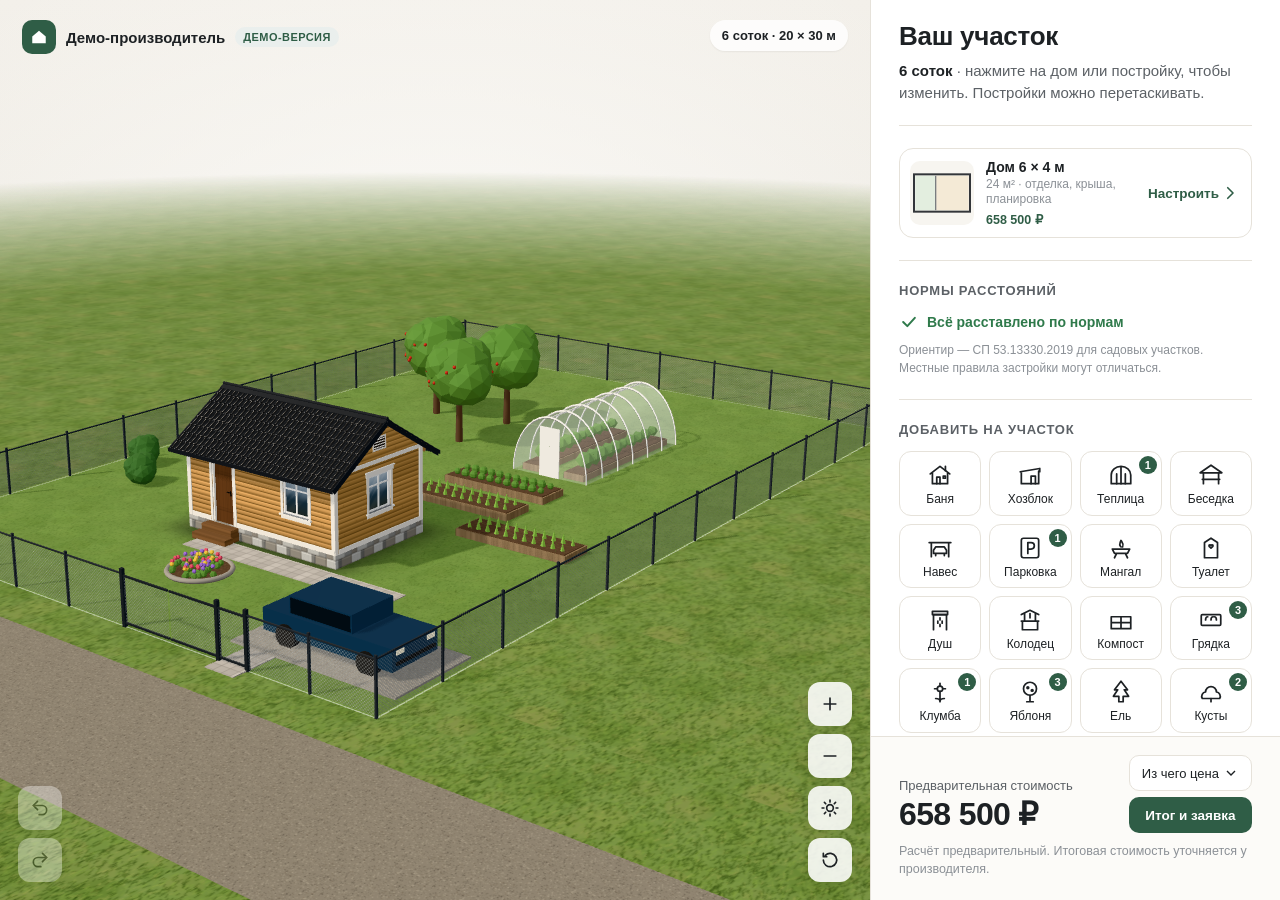
==== commit a605bf50: "Главный экран: участок с домом, забором, постройками и нормами Co-Authored-By: Claude Opus 5.5 <nore" ====
--- a/index.html
+++ b/index.html
@@ -5,7 +5,7 @@
     <meta name="viewport" content="width=device-width, initial-scale=1, viewport-fit=cover" />
     <meta name="theme-color" content="#efebe4" />
     <title>Конфигуратор дачного домика</title>
-    <meta name="description" content="Соберите дачный домик в 3D: размеры, материалы, терраса, планировка — и сразу узнайте предварительную стоимость." />
+    <meta name="description" content="Соберите дачный домик в 3D и поставьте его на свой участок: размеры, материалы, планировка, баня, теплица, грядки — с проверкой норм и предварительной стоимостью." />
     <meta property="og:type" content="website" />
     <meta property="og:title" content="Конфигуратор дачного домика" />
     <meta property="og:description" content="Соберите домик в 3D — размеры, материалы, планировка — и сразу узнайте цену." />
@@ -15,8 +15,8 @@
     <meta property="og:locale" content="ru_RU" />
     <meta name="twitter:card" content="summary_large_image" />
     <link rel="icon" href="data:image/svg+xml,%3Csvg xmlns='http://www.w3.org/2000/svg' viewBox='0 0 32 32'%3E%3Cpath d='M4 15 16 5l12 10v12H4z' fill='%232f5d46'/%3E%3C/svg%3E" />
-    <script type="module" crossorigin src="./assets/index-BIGbj8pn.js"></script>
-    <link rel="stylesheet" crossorigin href="./assets/index-CARo1mpF.css">
+    <script type="module" crossorigin src="./assets/index-fJlkk6ej.js"></script>
+    <link rel="stylesheet" crossorigin href="./assets/index-DhW1Abrh.css">
   </head>
   <body>
     <div class="app" id="app" data-page="house">
@@ -37,10 +37,11 @@
         </div>
 
         <div class="plan-view" id="planView"></div>
+        <div class="site-labels" id="siteLabels" aria-hidden="true"></div>
 
         <div class="hint" id="hint">
           <svg viewBox="0 0 24 24" aria-hidden="true"><path d="M9 11V5.5a1.5 1.5 0 0 1 3 0V10m0-1.5a1.5 1.5 0 0 1 3 0V11m0-1a1.5 1.5 0 0 1 3 0v4.5a6 6 0 0 1-6 6h-1a6 6 0 0 1-4.6-2.2L4.2 15a1.5 1.5 0 0 1 2.3-1.9L9 15.5" /></svg>
-          <span>Покрутите домик, чтобы рассмотреть</span>
+          <span id="hintText">Нажмите на дом или постройку. Тяните, чтобы передвинуть</span>
         </div>
 
         <div class="history-tools">
@@ -81,18 +82,29 @@
       </main>
 
       <aside class="panel">
-        <nav class="tabs" role="tablist" aria-label="Шаги">
-          <button type="button" role="tab" data-page="house"><b>1</b>Дом</button>
-          <button type="button" role="tab" data-page="plan"><b>2</b>Планировка</button>
-          <button type="button" role="tab" data-page="summary"><b>3</b>Итог</button>
+        <nav class="ctx-bar" id="ctxBar" aria-label="Навигация">
+          <button type="button" class="back-link" data-page="site">
+            <svg viewBox="0 0 24 24" aria-hidden="true"><path d="m15 5-7 7 7 7" /></svg>Участок</button>
+          <div class="ctx-tabs" role="tablist" aria-label="Настройки дома">
+            <button type="button" role="tab" data-page="house">Дом</button>
+            <button type="button" role="tab" data-page="plan">Планировка</button>
+          </div>
+          <span class="ctx-title">Итог и заявка</span>
         </nav>
 
         <div class="panel-scroll" id="panelScroll">
+          <div class="page" data-page="site" id="sitePanel"></div>
+
           <div class="page" data-page="house">
             <header class="panel-head">
               <h1 data-bind="title"></h1>
               <p data-bind="subtitle"></p>
             </header>
+
+            <section class="group" aria-labelledby="g-onsite">
+              <h2 id="g-onsite">На участке</h2>
+              <div id="houseSite"></div>
+            </section>
 
             <section class="group" aria-labelledby="g-presets">
               <h2 id="g-presets">Готовые проекты</h2>
@@ -158,8 +170,8 @@
 
           <div class="page" data-page="plan">
             <div id="planPanel"></div>
-            <button type="button" class="next-btn" data-goto="summary">
-              Дальше: итог и заявка
+            <button type="button" class="next-btn" data-goto="site">
+              Готово — к участку
               <svg viewBox="0 0 24 24" aria-hidden="true"><path d="M5 12h14m-5-5 5 5-5 5" /></svg>
             </button>
           </div>
--- a/assets/index-DhW1Abrh.css
+++ b/assets/index-DhW1Abrh.css
@@ -0,0 +1 @@
+:root{--accent:#2f5d46;--accent-7:#f1f4f2;--accent-10:#eaefec;--accent-14:#e2e9e5;--accent-a14:#2f5d4624;--accent-a22:#2f5d4638;--accent-a25:#2f5d4640;--ink:#1d2124;--ink-2:#5c6166;--ink-3:#8b9096;--line:#e6e2da;--paper:#fff;--bg-top:#f3f0ea;--bg-bottom:#e4e0d6;--radius:14px;--panel-w:410px;--font:-apple-system, BlinkMacSystemFont, "Segoe UI", Roboto, "Helvetica Neue", Arial, sans-serif}*{box-sizing:border-box}html,body{height:100%;margin:0}body{font-family:var(--font);color:var(--ink);background:var(--bg-top);-webkit-font-smoothing:antialiased;-webkit-tap-highlight-color:transparent;overflow:hidden}button{font:inherit;color:inherit}svg{display:block}.app{grid-template-columns:minmax(0, 1fr) var(--panel-w);height:100dvh;display:grid}.viewer{background:radial-gradient(120% 80% at 50% 35%, #fbfaf7 0%, transparent 60%), linear-gradient(180deg, var(--bg-top) 0%, var(--bg-bottom) 100%);min-width:0;position:relative;overflow:hidden}.viewer canvas{touch-action:none;cursor:grab;outline:none;width:100%;height:100%;position:absolute;inset:0}.viewer canvas:active{cursor:grabbing}.viewer-top{pointer-events:none;z-index:2;justify-content:space-between;align-items:flex-start;gap:12px;padding:20px 22px;display:flex;position:absolute;inset:0 0 auto}.brand{align-items:center;gap:10px;font-size:15px;font-weight:600;display:flex}.brand-mark{background:var(--accent);border-radius:10px;place-items:center;width:34px;height:34px;display:grid}.brand-mark svg{fill:#fff;width:18px;height:18px}.badge{letter-spacing:.04em;text-transform:uppercase;color:var(--accent);background:var(--accent-10);border-radius:999px;padding:4px 8px;font-size:11px;font-weight:600}.dims-chip{-webkit-backdrop-filter:blur(8px);white-space:nowrap;font-variant-numeric:tabular-nums;background:#ffffffc7;border-radius:999px;padding:8px 12px;font-size:13px;font-weight:600;box-shadow:0 1px 2px #0000000f}.view-tools{z-index:2;flex-direction:column;gap:8px;display:flex;position:absolute;bottom:18px;right:18px}.tool{-webkit-backdrop-filter:blur(8px);cursor:pointer;background:#ffffffe0;border:0;border-radius:12px;place-items:center;width:44px;height:44px;transition:transform .15s,background .15s;display:grid;box-shadow:0 2px 8px #1e1e141a}.tool:hover{background:#fff}.tool:active{transform:scale(.94)}.tool svg{fill:none;width:20px;height:20px;stroke:var(--ink);stroke-width:2px;stroke-linecap:round;stroke-linejoin:round}.hint{z-index:2;color:#fff;white-space:nowrap;pointer-events:none;background:#1d2124c7;border-radius:999px;align-items:center;gap:8px;padding:9px 14px;font-size:13px;transition:opacity .5s,transform .5s;display:flex;position:absolute;bottom:22px;left:50%;transform:translate(-50%)}.hint svg{fill:none;stroke:#fff;stroke-width:1.6px;stroke-linecap:round;stroke-linejoin:round;width:18px;height:18px}.hint.gone{opacity:0;transform:translate(-50%)translateY(8px)}.loader{z-index:3;color:var(--ink-2);background:var(--bg-top);justify-content:center;align-items:center;gap:12px;font-size:14px;transition:opacity .5s;display:flex;position:absolute;inset:0}.loader span{border:2px solid var(--line);border-top-color:var(--accent);border-radius:50%;width:18px;height:18px;animation:.8s linear infinite spin}.loader.gone{opacity:0;pointer-events:none}.loader.error{color:#a33}@keyframes spin{to{transform:rotate(360deg)}}.panel{background:var(--paper);border-left:1px solid var(--line);flex-direction:column;min-height:0;display:flex;box-shadow:-10px 0 30px #2823140a}.panel-scroll{overscroll-behavior:contain;flex:1;min-height:0;padding:30px 28px 10px;overflow-y:auto}.panel-head h1{letter-spacing:-.01em;margin:0 0 8px;font-size:26px;line-height:1.15}.panel-head p{color:var(--ink-2);margin:0;font-size:15px;line-height:1.45}.group{border-top:1px solid var(--line);padding:22px 0}.panel-head+.group{margin-top:22px}.group h2{letter-spacing:.06em;text-transform:uppercase;color:var(--ink-2);margin:0 0 14px;font-size:13px;font-weight:700}.group-title{justify-content:space-between;align-items:baseline;gap:10px;display:flex}.picked{color:var(--ink);text-align:right;font-size:14px;font-weight:500}.dim+.dim{margin-top:18px}.dim-head{justify-content:space-between;align-items:baseline;margin-bottom:8px;display:flex}.dim-head label{font-size:15px;font-weight:500}.dim-value{font-variant-numeric:tabular-nums;font-size:20px;font-weight:700}.dim-ctrl{align-items:center;gap:12px;display:flex}.dim-scale{color:var(--ink-3);justify-content:space-between;padding:4px 56px 0;font-size:12px;display:flex}.step{border:1px solid var(--line);cursor:pointer;background:#faf9f6;border-radius:12px;flex:none;place-items:center;width:44px;height:44px;transition:background .15s,transform .1s;display:grid}.step:hover:not(:disabled){background:#f1efe9}.step:active:not(:disabled){transform:scale(.94)}.step:disabled{opacity:.35;cursor:default}.step svg{fill:none;width:18px;height:18px;stroke:var(--ink);stroke-width:2.2px;stroke-linecap:round}input[type=range]{--p:50%;appearance:none;cursor:pointer;background:0 0;flex:1;min-width:0;height:44px;margin:0}input[type=range]::-webkit-slider-runnable-track{background:linear-gradient(90deg, var(--accent) var(--p), #e7e3db var(--p));border-radius:3px;height:6px}input[type=range]::-moz-range-track{background:#e7e3db;border-radius:3px;height:6px}input[type=range]::-moz-range-progress{background:var(--accent);border-radius:3px;height:6px}input[type=range]::-webkit-slider-thumb{-webkit-appearance:none;border:2px solid var(--accent);background:#fff;border-radius:50%;width:28px;height:28px;margin-top:-11px;box-shadow:0 2px 6px #0000002e}input[type=range]::-moz-range-thumb{border:2px solid var(--accent);background:#fff;border-radius:50%;width:24px;height:24px;box-shadow:0 2px 6px #0000002e}input[type=range]:focus-visible::-webkit-slider-thumb{box-shadow:0 0 0 5px var(--accent-a25)}.swatches{flex-wrap:wrap;gap:12px;display:flex}.swatch{cursor:pointer;background:var(--c);border:0;border-radius:50%;width:48px;height:48px;padding:0;transition:transform .15s;position:relative;box-shadow:inset 0 0 0 1px #0000001f}.swatch.textured{background:linear-gradient(90deg, var(--trim) 0 5px, transparent 5px calc(100% - 5px), var(--trim) calc(100% - 5px)), repeating-linear-gradient(180deg, transparent 0 8px, #00000029 8px 9.5px, #ffffff2e 9.5px 10px), var(--c);border-radius:12px}.swatch:hover{transform:translateY(-1px)}.swatch:after{content:"";border-radius:inherit;border:2px solid #0000;transition:border-color .15s;position:absolute;inset:-5px}.swatch.textured:after{border-radius:15px}.swatch.on:after{border-color:var(--accent)}.swatch svg{fill:none;stroke:#fff;stroke-width:2.6px;stroke-linecap:round;stroke-linejoin:round;filter:drop-shadow(0 1px 1px #00000073);opacity:0;width:22px;height:22px;margin:auto;transition:opacity .15s,transform .15s;position:absolute;inset:0;transform:scale(.6)}.swatch.on svg{opacity:1;transform:none}.included ul{gap:10px;margin:0;padding:0;list-style:none;display:grid}.included li{color:var(--ink-2);padding-left:26px;font-size:14px;line-height:1.4;position:relative}.included li:before{content:"";background:var(--accent-14);width:14px;height:14px;box-shadow:inset 0 0 0 4px var(--accent-14), inset 0 0 0 10px var(--accent);border-radius:50%;position:absolute;top:3px;left:2px}.price{border-top:1px solid var(--line);background:#fcfbf8;flex:none;padding:18px 28px 22px}.price-row{justify-content:space-between;align-items:flex-end;gap:12px;display:flex}.price-label{color:var(--ink-2);margin-bottom:2px;font-size:13px}.price-value{letter-spacing:-.02em;font-variant-numeric:tabular-nums;white-space:nowrap;font-size:32px;font-weight:750}.price-note{color:var(--ink-3);margin:10px 0 0;font-size:12.5px;line-height:1.4}.breakdown-btn{border:1px solid var(--line);cursor:pointer;background:#fff;border-radius:10px;flex:none;align-items:center;gap:4px;min-height:40px;padding:0 12px;font-size:13px;font-weight:500;display:flex}.breakdown-btn svg{fill:none;stroke:currentColor;stroke-width:2px;width:16px;height:16px;transition:transform .2s;transform:rotate(180deg)}.breakdown-btn.open svg{transform:none}.breakdown[hidden]{display:none}.breakdown{border-top:1px dashed var(--line);gap:9px;margin:14px 0 0;padding:12px 0 0;list-style:none;display:grid}.breakdown li{justify-content:space-between;gap:12px;font-size:13.5px;display:flex}.bd-label small{color:var(--ink-3);margin-top:1px;font-size:12px;display:block}.bd-sum{white-space:nowrap;font-variant-numeric:tabular-nums;font-weight:600}.walk-btn{z-index:2;background:var(--accent);color:#fff;height:44px;font:600 14px var(--font);box-shadow:0 4px 14px var(--accent-a25);cursor:pointer;border:0;border-radius:12px;align-items:center;gap:8px;padding:0 16px 0 12px;transition:transform .15s;display:flex;position:absolute;bottom:18px;right:74px}.walk-btn:active{transform:scale(.96)}.walk-btn svg{fill:none;stroke:#fff;stroke-width:1.8px;stroke-linecap:round;stroke-linejoin:round;width:22px;height:22px}.app[data-view="2d"] .walk-btn,.app.walking .walk-btn,.app.walking .view-tools,.app.walking .hint,.app.walking .history-tools,.app.walking .seg{display:none}.walk-hud{z-index:3;pointer-events:none;position:absolute;inset:0}.walk-room{color:#fff;white-space:nowrap;font-variant-numeric:tabular-nums;background:#1d2124b8;border-radius:999px;padding:8px 14px;font-size:14px;font-weight:600;position:absolute;top:20px;left:50%;transform:translate(-50%)}.walk-room:empty{display:none}.walk-exit{pointer-events:auto;cursor:pointer;height:40px;color:var(--ink);font:600 14px var(--font);background:#fff;border:0;border-radius:12px;padding:0 16px;position:absolute;top:18px;right:18px;box-shadow:0 2px 8px #1e1e1426}.walk-help{color:#fff;text-align:center;background:#1d2124b8;border-radius:14px;max-width:min(92%,520px);padding:9px 14px;font-size:13px;line-height:1.35;transition:opacity .6s;position:absolute;bottom:22px;left:50%;transform:translate(-50%)}.walk-help.gone{opacity:0}.only-touch{display:none}@media (hover:none) and (pointer:coarse){.only-touch{display:inline}.only-mouse{display:none}}.app.walking .viewer canvas{cursor:crosshair}.app.walking .viewer-top .brand,.app.walking .dims-chip{visibility:hidden}.tool.on{background:var(--accent)}.tool.on svg{stroke:#fff}.sun-panel{z-index:3;-webkit-backdrop-filter:blur(10px);background:#ffffffeb;border-radius:16px;width:300px;padding:12px 14px;font-size:13px;position:absolute;top:70px;left:18px;box-shadow:0 6px 24px #1e1e1424}.sun-head{justify-content:space-between;align-items:center;margin-bottom:6px;font-size:14px;display:flex}.sun-panel .x{cursor:pointer;color:var(--ink-2);background:0 0;border:0;padding:0 2px;font-size:22px;line-height:1}.sun-label{color:var(--ink-3);margin:8px 0 5px;font-size:12px}.sun-facades{grid-template-columns:repeat(8,1fr);gap:4px;display:grid}.sun-seasons{grid-template-columns:1fr 1.5fr 1fr;gap:4px;display:grid}.sun-facades button,.sun-seasons button{border:1px solid var(--line);cursor:pointer;height:30px;font:600 12px var(--font);color:var(--ink);white-space:nowrap;background:#fff;border-radius:8px;padding:0 4px}.sun-facades button.on,.sun-seasons button.on{background:var(--accent);border-color:var(--accent);color:#fff}.sun-time{align-items:center;gap:10px;margin-top:12px;display:flex}.sun-time input{accent-color:var(--accent);flex:1}.sun-time output{text-align:right;font-variant-numeric:tabular-nums;width:42px;font-weight:700}.sun-play{background:var(--accent-10);cursor:pointer;border:0;border-radius:50%;flex:none;place-items:center;width:32px;height:32px;display:grid}.sun-play svg{width:16px;height:16px;fill:var(--accent)}.sun-play.on{background:var(--accent)}.sun-play.on svg{fill:#fff}.sun-note{color:var(--ink-2);margin:8px 0 0;font-size:12px;line-height:1.35}.app.walking .sun-panel{top:66px}.app[data-view="2d"] .sun-panel{display:none}.viewer:before{content:"";pointer-events:none;opacity:calc(var(--night,0) * .92);background:linear-gradient(#141b2b,#2a2f3a);transition:opacity .3s;position:absolute;inset:0}.app.night .brand,.app.night .dims-chip{color:#fff}.app.night .dims-chip{background:#1e222c99}.budget-form label{color:var(--ink-2);margin-bottom:8px;font-size:13.5px;display:block}.budget-row{align-items:center;gap:8px;display:flex;position:relative}.budget-row input{border:1.5px solid var(--line);min-width:0;height:44px;font:600 16px var(--font);font-variant-numeric:tabular-nums;color:var(--ink);border-radius:12px;flex:1;padding:0 30px 0 14px}.budget-row input:focus{border-color:var(--accent);outline:none}.budget-cur{color:var(--ink-3);pointer-events:none;font-weight:600;position:absolute;right:124px}.budget-row .btn{background:var(--accent);border-color:var(--accent);color:#fff;flex:none;width:112px}.budget-out .note{margin:12px 0 8px}.budget-cards{flex-direction:column;gap:8px;display:flex}.preset.budget-card{width:100%}.cmp{margin-bottom:14px}.cmp-row{grid-template-columns:repeat(var(--cols), minmax(0, 1fr));gap:8px;font-size:13px;line-height:1.3;display:grid}.cmp-row>div{overflow-wrap:anywhere;min-width:0}.cmp-row small{color:var(--ink-3);font-size:11.5px;font-weight:500;display:block}.cmp-row small.ok{color:var(--accent);font-weight:600}.cmp-row.diff>div{font-weight:600}.cmp-label{letter-spacing:.04em;text-transform:uppercase;color:var(--ink-3);border-top:1px solid var(--line);margin:12px 0 4px;padding-top:10px;font-size:11.5px;font-weight:700}.cmp-head{border:1.5px solid #0000;border-radius:12px;padding:6px}.cmp-head.current{border-color:var(--accent);background:var(--accent-7)}.cmp-head img,.cmp-noimg{aspect-ratio:420/266;object-fit:cover;background:#f4f1ec;border-radius:8px;width:100%;display:block}.cmp-title{flex-wrap:wrap;align-items:baseline;gap:6px;margin-top:6px;font-size:13.5px;font-weight:700;display:flex}.cmp-title span{color:var(--accent);font-size:11px;font-weight:600}.cmp-size{color:var(--ink-2);font-size:12.5px}.cmp-actions{flex-wrap:wrap;gap:10px;margin-top:4px;display:flex}.link.danger{color:#a3392b}@media (width<=860px){.app{flex-direction:column;display:flex}.viewer{flex:none;height:50svh;min-height:280px}.viewer-top{padding:14px}.brand{gap:8px;font-size:14px}.brand-mark{border-radius:9px;width:30px;height:30px}.brand-name{display:none}.dims-chip{padding:7px 11px;font-size:12.5px}.view-tools{gap:6px;bottom:30px;right:12px}.tool{width:42px;height:42px}.hint{font-size:12.5px;bottom:32px}.walk-btn{height:42px;padding:0 13px 0 10px;font-size:13px;bottom:30px;right:62px}.walk-exit{top:12px;right:12px}.walk-room{font-size:13px;top:14px;left:14px;transform:none}.walk-help{font-size:12.5px;bottom:32px}.sun-panel{width:auto;padding:8px 10px;top:54px;left:10px;right:62px}.sun-head{margin-bottom:2px;font-size:13px}.sun-label{display:none}.sun-facades{margin-top:4px}.sun-facades button,.sun-seasons button{height:26px;font-size:11.5px}.sun-seasons{margin-top:4px}.sun-time{margin-top:6px}.sun-note,.walk-long{display:none}.hint{top:58px;bottom:auto}.app.sun-open .walk-btn{display:none}.panel{z-index:4;border-left:0;border-radius:20px 20px 0 0;flex:1;margin-top:-18px;position:relative;box-shadow:0 -8px 24px #28231414}.panel-scroll{padding:20px 18px 6px}.panel-head h1{margin-bottom:4px;font-size:21px}.panel-head p{display:none}.panel-head+.group{margin-top:14px}.group{padding:16px 0}.group h2{margin-bottom:10px}.dim+.dim{margin-top:12px}.swatches{gap:10px}.price{padding:12px 18px calc(12px + env(safe-area-inset-bottom))}.price-value{font-size:26px}.price-note{margin-top:6px;font-size:11.5px}.breakdown{max-height:34vh;overflow-y:auto}}@media (width<=380px){.swatch{width:44px;height:44px}.swatches{gap:9px}.price-value{font-size:24px}.breakdown-btn{padding:0 10px}}@media (prefers-reduced-motion:reduce){*{transition:none!important;animation:none!important}}.tabs{border-bottom:1px solid var(--line);flex:none;grid-template-columns:repeat(3,1fr);gap:4px;padding:12px 12px 0;display:grid}.tabs button{min-height:46px;color:var(--ink-2);cursor:pointer;background:0 0;border:0;border-bottom:3px solid #0000;justify-content:center;align-items:center;gap:8px;padding:0 10px;font-size:14.5px;font-weight:600;display:flex}.tabs button b{width:22px;height:22px;color:var(--ink-2);background:#ece8e0;border-radius:50%;place-items:center;font-size:12px;display:grid}.tabs button[aria-selected=true]{color:var(--ink);border-bottom-color:var(--accent)}.tabs button[aria-selected=true] b{background:var(--accent);color:#fff}.page{display:none}.app[data-page=house] .page[data-page=house],.app[data-page=plan] .page[data-page=plan],.app[data-page=summary] .page[data-page=summary]{display:block}.panel-scroll{padding-top:22px}.label{margin:16px 0 8px;font-size:13.5px;font-weight:600}.group h2+.label{margin-top:0}.mat-grid{grid-template-columns:repeat(2,minmax(0,1fr));gap:10px;display:grid}.mat-card{text-align:left;border:1.5px solid var(--line);cursor:pointer;background:#fff;border-radius:12px;align-items:center;gap:10px;padding:8px;transition:border-color .15s,box-shadow .15s;display:flex}.mat-card:hover{border-color:#d6d0c4}.mat-card.on{border-color:var(--accent);box-shadow:0 0 0 3px var(--accent-a14)}.mat-img{background-position:50%;background-size:cover;border-radius:8px;flex:none;width:46px;height:46px;box-shadow:inset 0 0 0 1px #0000001a}.mat-text{flex-direction:column;gap:2px;min-width:0;display:flex}.mat-name{-webkit-hyphens:auto;hyphens:auto;overflow-wrap:anywhere;font-size:13.5px;font-weight:600;line-height:1.2}.mat-note{color:var(--ink-3);font-size:11.5px;line-height:1.25}.finish-head{justify-content:space-between;align-items:baseline;margin:16px 0 10px;display:flex}.finish-label{font-size:13.5px;font-weight:600}.swatch.textured-img{background-position:50%;background-size:cover;border-radius:12px}.swatch.textured-img:after{border-radius:15px}.chips{flex-wrap:wrap;gap:8px;display:flex}.chip{border:1.5px solid var(--line);cursor:pointer;background:#fff;border-radius:999px;align-items:center;gap:8px;min-height:42px;padding:6px 13px 6px 8px;font-size:13.5px;font-weight:500;display:inline-flex}.chip small{color:var(--ink-3);margin-left:2px;font-weight:400}.chip.on{border-color:var(--accent);background:var(--accent-7)}.chip-img{background-size:cover;border-radius:50%;width:28px;height:28px;box-shadow:inset 0 0 0 1px #0000001a}.chip-dot{border-radius:50%;flex:none;width:18px;height:18px;box-shadow:inset 0 0 0 1px #00000026}.chips .chip:not(:has(.chip-img,.chip-dot)){padding-left:14px}.next-btn{background:var(--accent);color:#fff;cursor:pointer;border:0;border-radius:12px;justify-content:center;align-items:center;gap:8px;width:100%;min-height:50px;margin:6px 0 18px;font-size:15px;font-weight:600;display:flex}.next-btn svg{fill:none;stroke:#fff;stroke-width:2px;stroke-linecap:round;stroke-linejoin:round;width:20px;height:20px}.seg{pointer-events:auto;background:#ffffffe6;border-radius:12px;padding:4px;display:none;box-shadow:0 2px 8px #1e1e141a}.app[data-page=plan] .seg{display:flex}.seg button{min-height:36px;color:var(--ink-2);cursor:pointer;white-space:nowrap;background:0 0;border:0;border-radius:9px;padding:0 14px;font-size:13.5px;font-weight:600}.seg button[aria-selected=true]{background:var(--accent);color:#fff}.app[data-page=plan] .viewer-top{align-items:center}.plan-view{z-index:1;background:#f7f5f0 radial-gradient(circle,#e2ddd2 1px,#0000 1.2px) 0 0/22px 22px;display:none;position:absolute;inset:0}.app[data-view="2d"] .plan-view{display:block}.app[data-view="2d"] .view-tools,.app[data-view="2d"] .hint,.app[data-page=plan] .dims-chip{display:none}.plan-svg{touch-action:none;-webkit-user-select:none;user-select:none;display:block}.plan-svg .room{stroke:none;cursor:pointer;transition:filter .15s}.plan-svg .room:hover{filter:brightness(.97)}.plan-svg .room.on{stroke:var(--accent);stroke-width:3px}.plan-svg text{font-family:var(--font);text-anchor:middle;pointer-events:none;fill:var(--ink);paint-order:stroke;stroke:#ffffffd9;stroke-width:3px;stroke-linejoin:round}.plan-svg .room-name{font-size:14px;font-weight:650}.plan-svg .room-area{fill:var(--ink-2);font-variant-numeric:tabular-nums;font-size:12.5px}.plan-svg .room-name.small{font-size:11.5px}.plan-svg .room-area.small{font-size:10.5px}.plan-svg .walls{fill:#33363a}.plan-svg .walls.addable{fill:var(--accent);cursor:copy;animation:1.2s ease-in-out infinite alternate pulse}@keyframes pulse{to{fill-opacity:.55}}.plan-svg .part{fill:#6b6f74}.plan-svg .part.on{fill:var(--accent)}.plan-svg .gap{fill:#f7f5f0}.plan-svg .win{fill:#cfe3f0;stroke:#33363a;stroke-width:1px}.plan-svg .swing{fill:none;stroke:#8a8f94;stroke-width:1.3px}.plan-svg .swing.door{stroke:#33363a}.plan-svg .hit{fill:#0000}.plan-svg .hit.col{cursor:ew-resize}.plan-svg .hit.row{cursor:ns-resize}.plan-svg .hit.open{cursor:grab}.plan-svg .hit.open:hover,.plan-svg .hit.open.sel{fill:var(--accent-a22);stroke:var(--accent);stroke-width:2px}.plan-svg .handle{cursor:grab}.plan-svg .handle circle{fill:#fff;stroke:#6b6f74;stroke-width:1.5px;filter:drop-shadow(0 1px 2px #0003)}.plan-svg .handle path{fill:none;stroke:#33363a;stroke-width:1.6px;stroke-linecap:round}.plan-svg .handle.on circle{stroke:var(--accent);stroke-width:2.5px}.plan-svg .dim path{stroke:#8a8f94;stroke-width:1px;fill:none}.plan-svg .dim text{fill:var(--ink-2);font-size:12.5px;font-weight:600}.plan-svg .facade{letter-spacing:.12em;fill:var(--ink-3);font-size:11px;font-weight:700}.plan-hint{color:#fff;text-align:center;pointer-events:none;background:#1d2124c7;border-radius:999px;max-width:calc(100% - 32px);padding:8px 14px;font-size:12.5px;position:absolute;bottom:16px;left:50%;transform:translate(-50%)}.plan-hint.accent{background:var(--accent)}.page[data-page=plan] .group.first{border-top:0;padding-top:0}.btn-row{flex-wrap:wrap;gap:8px;display:flex}.btn{border:1.5px solid var(--line);cursor:pointer;background:#faf9f6;border-radius:11px;flex:auto;justify-content:center;align-items:center;gap:7px;min-height:44px;padding:0 14px;font-size:13.5px;font-weight:600;display:inline-flex}.btn svg{fill:none;stroke:currentColor;stroke-width:1.8px;stroke-linejoin:round;width:18px;height:18px}.btn:hover:not(:disabled){background:#f1efe9}.btn.active{border-color:var(--accent);background:var(--accent-10);color:var(--accent)}.btn:disabled{opacity:.4;cursor:default}.btn.wide{width:100%;margin-top:12px}.btn.ghost{background:#fff}.btn.danger{color:#a3392b}.note{color:var(--ink-2);margin:10px 0 0;font-size:13px;line-height:1.45}.note.big{margin:0;font-size:14px}.note.accent{color:var(--accent);font-weight:500}.note.warn{color:#a3392b}.link{color:var(--accent);cursor:pointer;font:inherit;background:0 0;border:0;padding:0;text-decoration:underline}.sel-box{border:1px solid var(--line);background:#fbfaf7;border-radius:14px;margin:0 -14px;padding:16px 14px}.sel-head{justify-content:space-between;align-items:center;display:flex}.sel-head h2{text-transform:none;letter-spacing:0;color:var(--ink);margin:0;font-size:16px}.x{cursor:pointer;width:36px;height:36px;color:var(--ink-3);background:0 0;border:0;font-size:24px;line-height:1}.rooms{gap:4px;margin:0;padding:0;list-style:none;display:grid}.rooms button{cursor:pointer;text-align:left;background:0 0;border:0;border-radius:10px;align-items:center;gap:10px;width:100%;min-height:42px;padding:0 10px;font-size:14px;display:flex}.rooms button span:nth-child(2){flex:1}.rooms button b{font-variant-numeric:tabular-nums;font-weight:600}.rooms button:hover,.rooms button.on{background:#f3f0ea}.summary{grid-template-columns:repeat(3,1fr);gap:8px;margin-top:14px;display:grid}.summary div{background:#f7f5f0;border-radius:10px;flex-direction:column;gap:2px;padding:10px;display:flex}.summary b{font-variant-numeric:tabular-nums;font-size:17px}.summary span{color:var(--ink-3);font-size:12px}@media (width<=860px){.tabs{padding:6px 10px 0}.tabs button{min-height:44px;font-size:13.5px}.panel-scroll{padding-top:16px}.mat-grid{gap:8px}.mat-card{gap:8px;padding:7px}.mat-img{width:40px;height:40px}.mat-note{display:none}.app[data-page=plan] .viewer{height:54svh}.app[data-page=plan] .brand{display:none}.app[data-page=plan] .viewer-top{justify-content:center}.plan-hint{border-radius:12px;font-size:12px;bottom:26px}.sel-box{margin:0 -8px;padding:14px 10px}}.history-tools{z-index:3;flex-direction:column;gap:8px;display:flex;position:absolute;bottom:18px;left:18px}.history-tools .tool:disabled{opacity:.4;cursor:default}.history-tools .tool:disabled:active{transform:none}.plan-hint{max-width:calc(100% - 150px)}@media (width<=860px){.history-tools{gap:6px;bottom:30px;left:12px}}.opts{gap:8px;display:grid}.opts.cols{grid-template-columns:repeat(2,minmax(0,1fr))}.opt{text-align:left;border:1.5px solid var(--line);cursor:pointer;background:#fff;border-radius:12px;align-items:flex-start;gap:10px;padding:11px 12px;display:flex}.opt:hover:not(:disabled){border-color:#d6d0c4}.opt.on{border-color:var(--accent);background:var(--accent-7)}.opt:disabled{opacity:.5;cursor:default}.opt-dot{background:#fff;border:2px solid #c9c3b7;border-radius:50%;flex:none;width:18px;height:18px;margin-top:1px}.opt.on .opt-dot{border-color:var(--accent);background:var(--accent);box-shadow:inset 0 0 0 3px #fff}.opt-text{flex-direction:column;gap:2px;min-width:0;display:flex}.opt-name{font-size:14px;font-weight:600}.opt-note{color:var(--ink-3);font-size:12.5px;line-height:1.3}.opt-warn{color:#a3392b;font-size:12px}.opt-warn:empty{display:none}.presets{scroll-snap-type:x mandatory;scrollbar-width:thin;gap:10px;margin:0 -28px;padding:2px 28px 8px;scroll-padding-inline:28px;display:flex;overflow-x:auto}.preset{text-align:left;scroll-snap-align:start;border:1.5px solid var(--line);cursor:pointer;background:#fff;border-radius:14px;flex:none;align-items:center;gap:10px;width:214px;padding:10px;display:flex}.preset:hover{border-color:var(--accent)}.preset svg{background:#f7f5f0;border-radius:10px;flex:none}.preset-text{flex-direction:column;gap:2px;min-width:0;display:flex}.preset-name{font-size:14px;font-weight:650}.preset-note{color:var(--ink-3);font-size:12px;line-height:1.25}.preset-price{color:var(--accent);margin-top:3px;font-size:12.5px;font-weight:600}.preset.on{border-color:var(--accent);box-shadow:inset 0 0 0 1px var(--accent)}.preset-min{color:#9a6a1f;margin-top:3px;font-size:12px;font-weight:600}.terrace-depth{margin-top:14px}.terrace-depth[hidden]{display:none}.toggle{cursor:pointer;text-align:left;background:0 0;border:0;align-items:center;gap:10px;width:100%;margin-top:14px;padding:6px 0;font-size:14px;display:flex}.toggle-track{background:#d9d4ca;border-radius:12px;flex:none;width:42px;height:24px;transition:background .15s;position:relative}.toggle-thumb{background:#fff;border-radius:50%;width:18px;height:18px;transition:transform .15s;position:absolute;top:3px;left:3px;box-shadow:0 1px 2px #0003}.toggle.on .toggle-track{background:var(--accent)}.toggle.on .toggle-thumb{transform:translate(18px)}.plan-svg .terrace{stroke:#b99a70;stroke-width:1.5px}.plan-svg .room-dims{fill:var(--ink-3);font-variant-numeric:tabular-nums;font-size:11px}.plan-svg .furn{fill:#ffffffb3;stroke:#9aa0a6;stroke-width:1px;pointer-events:none}.plan-svg .furn-d{fill:#dfe2e5;stroke:#9aa0a6;stroke-width:.8px;pointer-events:none}.plan-svg .furn-l{fill:none;stroke:#b3b8bd;stroke-width:.8px;pointer-events:none}.price-actions{align-items:center;gap:8px;display:flex}.cta-btn{background:var(--accent);color:#fff;cursor:pointer;white-space:nowrap;border:0;border-radius:10px;min-height:40px;padding:0 14px;font-size:13.5px;font-weight:600}.app[data-page=summary] .cta-btn{display:none}.page[data-page=plan] .next-btn{margin-top:18px}.spec{grid-template-columns:minmax(96px,auto) 1fr;gap:9px 14px;margin:0 0 16px;font-size:13.5px;line-height:1.4;display:grid}.spec dt{color:var(--ink-3)}.spec dd{margin:0}.contact-grid{grid-template-columns:repeat(2,minmax(0,1fr));gap:8px;margin-top:12px;display:grid}.contact-btn.whatsapp svg{stroke:#1f9d55}.contact-btn.telegram svg{stroke:#2a8bd6}.lead-form{gap:8px;margin-top:16px;display:grid}.lead-form input,.lead-form textarea{font:inherit;border:1.5px solid var(--line);background:#fff;border-radius:10px;width:100%;padding:11px 12px;font-size:15px}.lead-form input:focus,.lead-form textarea:focus{border-color:var(--accent);outline:none}.consent{color:var(--ink-2);align-items:flex-start;gap:8px;font-size:12.5px;line-height:1.4;display:flex}.consent input{width:auto;margin-top:2px}.note.ok{color:var(--accent);font-weight:600}.toast{z-index:50;color:#fff;text-align:center;opacity:0;pointer-events:none;background:#1d2124;border-radius:12px;max-width:min(460px,100% - 32px);padding:12px 16px;font-size:14px;line-height:1.4;transition:opacity .25s,transform .25s;position:fixed;bottom:24px;left:50%;transform:translate(-50%,20px)}.toast.show{opacity:1;transform:translate(-50%)}.embed .badge,#kp{display:none}@media print{@page{size:A4;margin:14mm}body{background:#fff;overflow:visible}.app,.toast{display:none!important}#kp{font-family:var(--font);color:#1d2124;font-size:11pt;display:block}.kp-head{border-bottom:2px solid var(--accent);justify-content:space-between;align-items:flex-start;margin-bottom:12px;padding-bottom:8px;display:flex}.kp-brand{color:var(--accent);font-size:15pt;font-weight:700}.kp-contacts,.kp-date{color:#5c6166;font-size:9.5pt}#kp h1{margin:0 0 10px;font-size:16pt}#kp h2{margin:14px 0 6px;font-size:12pt}.kp-visual{grid-template-columns:1.15fr 1fr;align-items:center;gap:10px;display:grid}.kp-visual img{border-radius:6px;width:100%}.kp-plan svg{width:100%;height:auto}.kp-table{border-collapse:collapse;width:100%;font-size:9.5pt}.kp-table th,.kp-table td{text-align:left;vertical-align:top;border-bottom:1px solid #e6e2da;padding:4px 6px}.kp-table th{color:#5c6166;width:38%;font-weight:500}.kp-table.price th{color:#1d2124;width:auto}.kp-table.price td{text-align:right;white-space:nowrap}.kp-table small{color:#8b9096;font-size:8.5pt;display:block}.kp-table .total th,.kp-table .total td{border-top:2px solid #1d2124;font-size:12pt;font-weight:700}.kp-note{color:#5c6166;margin-top:10px;font-size:8.5pt}.kp-keep{page-break-inside:avoid;break-inside:avoid}.kp-foot{page-break-inside:avoid;align-items:center;gap:12px;margin-top:12px;display:flex}.kp-qr{flex:none;width:36mm}.kp-qr svg{width:100%;height:auto}.plan-svg.print .hit,.plan-svg.print .handle{display:none}table,tr,.kp-visual{page-break-inside:avoid}}@media (width<=860px){.presets{margin:0 -18px;padding:2px 18px 8px;scroll-padding-inline:18px}.preset{width:196px}.opts.cols{grid-template-columns:1fr 1fr}.price-actions{flex-direction:column;align-items:stretch;gap:6px}.cta-btn,.breakdown-btn{justify-content:center;min-height:36px}.tabs button{gap:6px;font-size:13.5px}}.price-actions{flex-direction:column;flex:none;align-items:stretch;gap:6px}.price-actions .breakdown-btn,.price-actions .cta-btn{justify-content:center;min-height:36px}.price-row>div:first-child{min-width:0}@media (width<=860px){.price-actions{flex-direction:row;align-items:center}.breakdown-btn{width:40px;padding:0}.breakdown-btn .bd-text{display:none}.cta-btn{padding:0 12px}.hint{white-space:normal;text-align:center;max-width:calc(100% - 132px)}.plan-hint.gone{opacity:0;transition:opacity .4s}}.plan-hint{transition:opacity .4s}.plan-hint.gone:not(.accent){opacity:0}@media (width<=860px){.toast{top:64px;bottom:auto;transform:translate(-50%,-20px)}.toast.show{transform:translate(-50%)}}.app[data-page=site] .page[data-page=site]{display:block}.ctx-bar{border-bottom:1px solid var(--line);flex:none;align-items:center;gap:10px;min-height:56px;padding:10px 14px 0;display:flex}.app[data-page=site] .ctx-bar{display:none}.back-link{min-height:40px;color:var(--accent);font:600 14.5px var(--font);cursor:pointer;background:0 0;border:0;border-radius:10px;flex:none;align-items:center;gap:4px;margin-bottom:8px;padding:0 10px 0 4px;display:inline-flex}.back-link:hover{background:var(--accent-7)}.back-link svg{fill:none;stroke:currentColor;stroke-width:2.2px;stroke-linecap:round;stroke-linejoin:round;width:20px;height:20px}.ctx-tabs{align-self:stretch;gap:4px;margin-left:auto;display:flex}.ctx-tabs button{min-height:46px;font:600 14.5px var(--font);color:var(--ink-2);cursor:pointer;background:0 0;border:0;border-bottom:3px solid #0000;padding:0 12px}.ctx-tabs button[aria-selected=true]{color:var(--ink);border-bottom-color:var(--accent)}.ctx-title{margin-bottom:8px;margin-left:auto;font-size:14.5px;font-weight:650}.app[data-page=summary] .ctx-tabs,.app:not([data-page=summary]) .ctx-title{display:none}.site-head .back-link{margin:-6px 0 6px -6px}.app[data-page=site] .walk-btn,.app[data-page=summary] .walk-btn{display:none}.house-card{text-align:left;border:1.5px solid var(--line);cursor:pointer;background:#fff;border-radius:14px;align-items:center;gap:12px;width:100%;padding:10px 12px 10px 10px;transition:border-color .15s,box-shadow .15s;display:flex}.house-card:hover{border-color:var(--accent);box-shadow:0 0 0 3px var(--accent-a14)}.house-card svg[aria-hidden]{flex:none}.house-card .preset-text{flex:1}.house-card-go{color:var(--accent);white-space:nowrap;align-items:center;gap:2px;font-size:13.5px;font-weight:600;display:inline-flex}.house-card-go svg{fill:none;stroke:currentColor;stroke-width:2.2px;stroke-linecap:round;stroke-linejoin:round;width:18px;height:18px}.site-add{grid-template-columns:repeat(4,minmax(0,1fr));gap:8px;display:grid}.site-tile{border:1.5px solid var(--line);cursor:pointer;font:500 12px/1.2 var(--font);color:var(--ink);text-align:center;background:#fff;border-radius:12px;flex-direction:column;align-items:center;gap:4px;padding:10px 4px 8px;display:flex;position:relative}.site-tile:hover:not(:disabled){border-color:var(--accent);background:var(--accent-7)}.site-tile:disabled{opacity:.45;cursor:default}.site-tile b{background:var(--accent);color:#fff;border-radius:9px;min-width:18px;height:18px;padding:0 4px;font-size:11px;line-height:18px;position:absolute;top:4px;right:4px}.site-ico svg{fill:none;width:26px;height:26px;stroke:var(--ink);stroke-width:1.6px;stroke-linecap:round;stroke-linejoin:round}.site-ico.big{vertical-align:-6px;margin-right:8px;display:inline-grid}.site-ico.big svg{width:30px;height:30px;stroke:var(--accent)}.site-ideas{grid-template-columns:1fr 1fr;gap:8px;margin-bottom:10px;display:grid}.site-sub{font-size:13.5px}.sotki{color:var(--ink);font-weight:650}.norm.ok{color:#2f7a4b;align-items:center;gap:8px;margin:0;font-size:14px;font-weight:600;display:flex}.norm.ok svg{fill:none;stroke:currentColor;stroke-width:2.4px;stroke-linecap:round;stroke-linejoin:round;width:20px;height:20px}.norms{gap:6px;margin:0;padding:0;list-style:none;display:grid}.norms button{text-align:left;color:#8f2f22;width:100%;font:500 13px/1.35 var(--font);cursor:pointer;background:#fbeeec;border:0;border-radius:10px;align-items:flex-start;gap:8px;padding:8px 10px;display:flex}.norms button:hover{background:#f7e1dd}.norms svg{fill:none;stroke:currentColor;stroke-width:2px;stroke-linecap:round;stroke-linejoin:round;flex:none;width:18px;height:18px;margin-top:1px}.note.small{color:var(--ink-3);font-size:12px}#houseSite .btn{margin-top:12px}.site-labels{z-index:1;pointer-events:none;position:absolute;inset:0;overflow:hidden}.site-label{white-space:nowrap;color:#fff;font-variant-numeric:tabular-nums;background:#d63c2f;border-radius:999px;padding:3px 8px;font-size:12px;font-weight:600;position:absolute;top:0;left:0;box-shadow:0 2px 6px #0003}.app.walking .site-labels,.app[data-view="2d"] .site-labels{display:none}@media (width<=860px){.site-add{grid-template-columns:repeat(4,minmax(0,1fr));gap:6px}.site-tile{padding:8px 2px 6px;font-size:11px}.site-ico svg{width:24px;height:24px}.ctx-bar{min-height:50px;padding:4px 10px 0}.ctx-tabs button{min-height:44px;padding:0 10px;font-size:13.5px}.house-card-go{display:none}.site-label{font-size:11px}}@media (width<=380px){.site-add{grid-template-columns:repeat(3,minmax(0,1fr))}}@media print{.kp-site{margin-top:10px}.kp-site-row{grid-template-columns:1fr 1fr;align-items:start;gap:12px;display:grid}.kp-site-plan svg{width:100%;height:auto}.kp-table tr.warn th,.kp-table tr.warn td{color:#a3392b}}.house-card>svg:first-child{background:#f7f5f0;border-radius:10px}
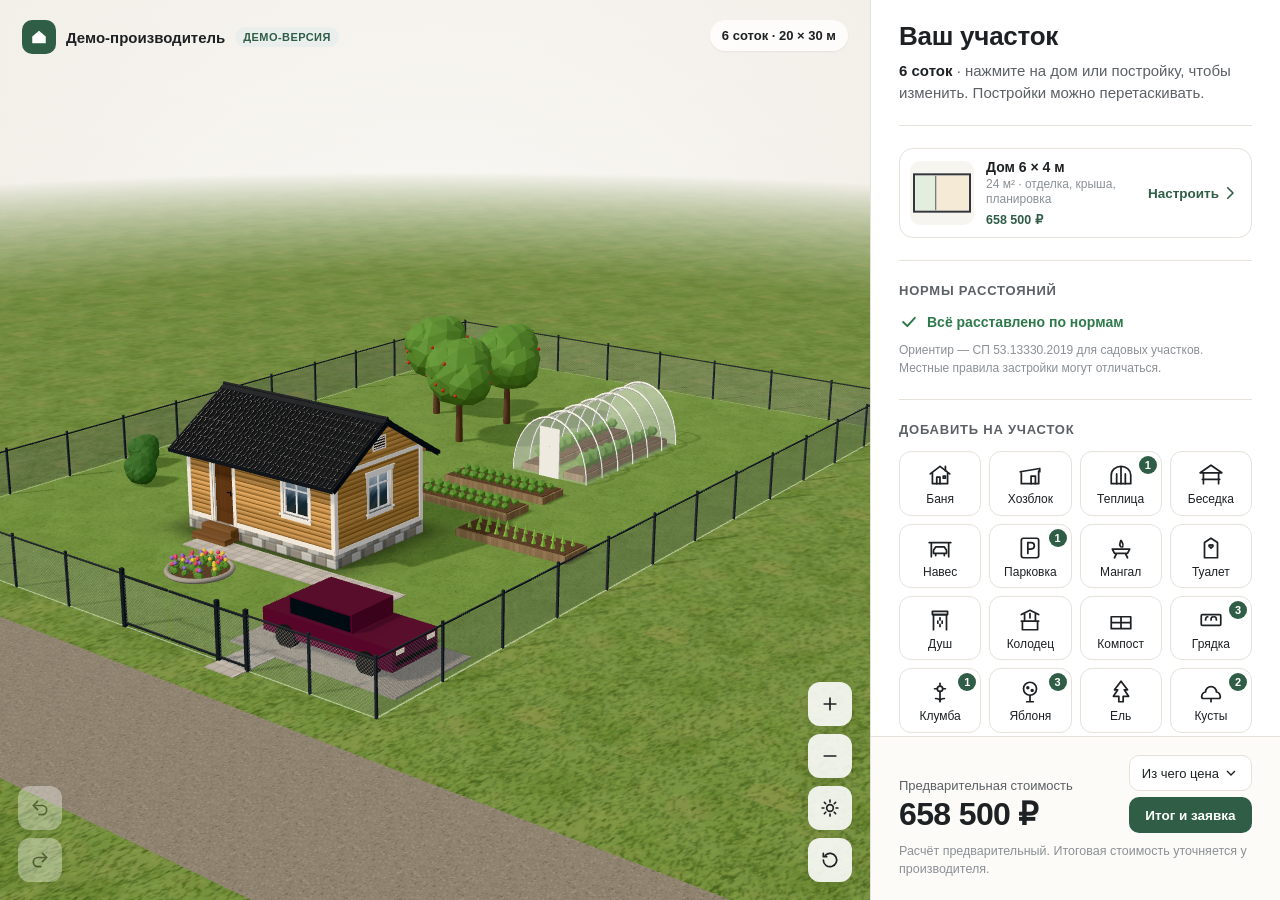
==== commit 2fb2ea0b: "Предварительный расчёт конструкции: нагрузки, сечения, сваи, фундамент Co-Authored-By: Claude Opus 5" ====
--- a/index.html
+++ b/index.html
@@ -15,8 +15,8 @@
     <meta property="og:locale" content="ru_RU" />
     <meta name="twitter:card" content="summary_large_image" />
     <link rel="icon" href="data:image/svg+xml,%3Csvg xmlns='http://www.w3.org/2000/svg' viewBox='0 0 32 32'%3E%3Cpath d='M4 15 16 5l12 10v12H4z' fill='%232f5d46'/%3E%3C/svg%3E" />
-    <script type="module" crossorigin src="./assets/index-fJlkk6ej.js"></script>
-    <link rel="stylesheet" crossorigin href="./assets/index-DhW1Abrh.css">
+    <script type="module" crossorigin src="./assets/index-Zq7BTNIv.js"></script>
+    <link rel="stylesheet" crossorigin href="./assets/index-BckY6fyj.css">
   </head>
   <body>
     <div class="app" id="app" data-page="house">
@@ -128,6 +128,11 @@
               <div id="packages" role="radiogroup" aria-label="Утепление"></div>
               <div class="label">Фундамент</div>
               <div id="foundations" role="radiogroup" aria-label="Фундамент"></div>
+            </section>
+
+            <section class="group" aria-labelledby="g-struct">
+              <h2 id="g-struct" class="group-title">Расчёт конструкции <span class="st-badge">предварительный</span></h2>
+              <div id="structure"></div>
             </section>
 
             <section class="group" aria-labelledby="g-roof">
--- a/assets/index-BckY6fyj.css
+++ b/assets/index-BckY6fyj.css
@@ -0,0 +1 @@
+:root{--accent:#2f5d46;--accent-7:#f1f4f2;--accent-10:#eaefec;--accent-14:#e2e9e5;--accent-a14:#2f5d4624;--accent-a22:#2f5d4638;--accent-a25:#2f5d4640;--ink:#1d2124;--ink-2:#5c6166;--ink-3:#8b9096;--line:#e6e2da;--paper:#fff;--bg-top:#f3f0ea;--bg-bottom:#e4e0d6;--radius:14px;--panel-w:410px;--font:-apple-system, BlinkMacSystemFont, "Segoe UI", Roboto, "Helvetica Neue", Arial, sans-serif}*{box-sizing:border-box}html,body{height:100%;margin:0}body{font-family:var(--font);color:var(--ink);background:var(--bg-top);-webkit-font-smoothing:antialiased;-webkit-tap-highlight-color:transparent;overflow:hidden}button{font:inherit;color:inherit}svg{display:block}.app{grid-template-columns:minmax(0, 1fr) var(--panel-w);height:100dvh;display:grid}.viewer{background:radial-gradient(120% 80% at 50% 35%, #fbfaf7 0%, transparent 60%), linear-gradient(180deg, var(--bg-top) 0%, var(--bg-bottom) 100%);min-width:0;position:relative;overflow:hidden}.viewer canvas{touch-action:none;cursor:grab;outline:none;width:100%;height:100%;position:absolute;inset:0}.viewer canvas:active{cursor:grabbing}.viewer-top{pointer-events:none;z-index:2;justify-content:space-between;align-items:flex-start;gap:12px;padding:20px 22px;display:flex;position:absolute;inset:0 0 auto}.brand{align-items:center;gap:10px;font-size:15px;font-weight:600;display:flex}.brand-mark{background:var(--accent);border-radius:10px;place-items:center;width:34px;height:34px;display:grid}.brand-mark svg{fill:#fff;width:18px;height:18px}.badge{letter-spacing:.04em;text-transform:uppercase;color:var(--accent);background:var(--accent-10);border-radius:999px;padding:4px 8px;font-size:11px;font-weight:600}.dims-chip{-webkit-backdrop-filter:blur(8px);white-space:nowrap;font-variant-numeric:tabular-nums;background:#ffffffc7;border-radius:999px;padding:8px 12px;font-size:13px;font-weight:600;box-shadow:0 1px 2px #0000000f}.view-tools{z-index:2;flex-direction:column;gap:8px;display:flex;position:absolute;bottom:18px;right:18px}.tool{-webkit-backdrop-filter:blur(8px);cursor:pointer;background:#ffffffe0;border:0;border-radius:12px;place-items:center;width:44px;height:44px;transition:transform .15s,background .15s;display:grid;box-shadow:0 2px 8px #1e1e141a}.tool:hover{background:#fff}.tool:active{transform:scale(.94)}.tool svg{fill:none;width:20px;height:20px;stroke:var(--ink);stroke-width:2px;stroke-linecap:round;stroke-linejoin:round}.hint{z-index:2;color:#fff;white-space:nowrap;pointer-events:none;background:#1d2124c7;border-radius:999px;align-items:center;gap:8px;padding:9px 14px;font-size:13px;transition:opacity .5s,transform .5s;display:flex;position:absolute;bottom:22px;left:50%;transform:translate(-50%)}.hint svg{fill:none;stroke:#fff;stroke-width:1.6px;stroke-linecap:round;stroke-linejoin:round;width:18px;height:18px}.hint.gone{opacity:0;transform:translate(-50%)translateY(8px)}.loader{z-index:3;color:var(--ink-2);background:var(--bg-top);justify-content:center;align-items:center;gap:12px;font-size:14px;transition:opacity .5s;display:flex;position:absolute;inset:0}.loader span{border:2px solid var(--line);border-top-color:var(--accent);border-radius:50%;width:18px;height:18px;animation:.8s linear infinite spin}.loader.gone{opacity:0;pointer-events:none}.loader.error{color:#a33}@keyframes spin{to{transform:rotate(360deg)}}.panel{background:var(--paper);border-left:1px solid var(--line);flex-direction:column;min-height:0;display:flex;box-shadow:-10px 0 30px #2823140a}.panel-scroll{overscroll-behavior:contain;flex:1;min-height:0;padding:30px 28px 10px;overflow-y:auto}.panel-head h1{letter-spacing:-.01em;margin:0 0 8px;font-size:26px;line-height:1.15}.panel-head p{color:var(--ink-2);margin:0;font-size:15px;line-height:1.45}.group{border-top:1px solid var(--line);padding:22px 0}.panel-head+.group{margin-top:22px}.group h2{letter-spacing:.06em;text-transform:uppercase;color:var(--ink-2);margin:0 0 14px;font-size:13px;font-weight:700}.group-title{justify-content:space-between;align-items:baseline;gap:10px;display:flex}.picked{color:var(--ink);text-align:right;font-size:14px;font-weight:500}.dim+.dim{margin-top:18px}.dim-head{justify-content:space-between;align-items:baseline;margin-bottom:8px;display:flex}.dim-head label{font-size:15px;font-weight:500}.dim-value{font-variant-numeric:tabular-nums;font-size:20px;font-weight:700}.dim-ctrl{align-items:center;gap:12px;display:flex}.dim-scale{color:var(--ink-3);justify-content:space-between;padding:4px 56px 0;font-size:12px;display:flex}.step{border:1px solid var(--line);cursor:pointer;background:#faf9f6;border-radius:12px;flex:none;place-items:center;width:44px;height:44px;transition:background .15s,transform .1s;display:grid}.step:hover:not(:disabled){background:#f1efe9}.step:active:not(:disabled){transform:scale(.94)}.step:disabled{opacity:.35;cursor:default}.step svg{fill:none;width:18px;height:18px;stroke:var(--ink);stroke-width:2.2px;stroke-linecap:round}input[type=range]{--p:50%;appearance:none;cursor:pointer;background:0 0;flex:1;min-width:0;height:44px;margin:0}input[type=range]::-webkit-slider-runnable-track{background:linear-gradient(90deg, var(--accent) var(--p), #e7e3db var(--p));border-radius:3px;height:6px}input[type=range]::-moz-range-track{background:#e7e3db;border-radius:3px;height:6px}input[type=range]::-moz-range-progress{background:var(--accent);border-radius:3px;height:6px}input[type=range]::-webkit-slider-thumb{-webkit-appearance:none;border:2px solid var(--accent);background:#fff;border-radius:50%;width:28px;height:28px;margin-top:-11px;box-shadow:0 2px 6px #0000002e}input[type=range]::-moz-range-thumb{border:2px solid var(--accent);background:#fff;border-radius:50%;width:24px;height:24px;box-shadow:0 2px 6px #0000002e}input[type=range]:focus-visible::-webkit-slider-thumb{box-shadow:0 0 0 5px var(--accent-a25)}.swatches{flex-wrap:wrap;gap:12px;display:flex}.swatch{cursor:pointer;background:var(--c);border:0;border-radius:50%;width:48px;height:48px;padding:0;transition:transform .15s;position:relative;box-shadow:inset 0 0 0 1px #0000001f}.swatch.textured{background:linear-gradient(90deg, var(--trim) 0 5px, transparent 5px calc(100% - 5px), var(--trim) calc(100% - 5px)), repeating-linear-gradient(180deg, transparent 0 8px, #00000029 8px 9.5px, #ffffff2e 9.5px 10px), var(--c);border-radius:12px}.swatch:hover{transform:translateY(-1px)}.swatch:after{content:"";border-radius:inherit;border:2px solid #0000;transition:border-color .15s;position:absolute;inset:-5px}.swatch.textured:after{border-radius:15px}.swatch.on:after{border-color:var(--accent)}.swatch svg{fill:none;stroke:#fff;stroke-width:2.6px;stroke-linecap:round;stroke-linejoin:round;filter:drop-shadow(0 1px 1px #00000073);opacity:0;width:22px;height:22px;margin:auto;transition:opacity .15s,transform .15s;position:absolute;inset:0;transform:scale(.6)}.swatch.on svg{opacity:1;transform:none}.included ul{gap:10px;margin:0;padding:0;list-style:none;display:grid}.included li{color:var(--ink-2);padding-left:26px;font-size:14px;line-height:1.4;position:relative}.included li:before{content:"";background:var(--accent-14);width:14px;height:14px;box-shadow:inset 0 0 0 4px var(--accent-14), inset 0 0 0 10px var(--accent);border-radius:50%;position:absolute;top:3px;left:2px}.price{border-top:1px solid var(--line);background:#fcfbf8;flex:none;padding:18px 28px 22px}.price-row{justify-content:space-between;align-items:flex-end;gap:12px;display:flex}.price-label{color:var(--ink-2);margin-bottom:2px;font-size:13px}.price-value{letter-spacing:-.02em;font-variant-numeric:tabular-nums;white-space:nowrap;font-size:32px;font-weight:750}.price-note{color:var(--ink-3);margin:10px 0 0;font-size:12.5px;line-height:1.4}.breakdown-btn{border:1px solid var(--line);cursor:pointer;background:#fff;border-radius:10px;flex:none;align-items:center;gap:4px;min-height:40px;padding:0 12px;font-size:13px;font-weight:500;display:flex}.breakdown-btn svg{fill:none;stroke:currentColor;stroke-width:2px;width:16px;height:16px;transition:transform .2s;transform:rotate(180deg)}.breakdown-btn.open svg{transform:none}.breakdown[hidden]{display:none}.breakdown{border-top:1px dashed var(--line);gap:9px;margin:14px 0 0;padding:12px 0 0;list-style:none;display:grid}.breakdown li{justify-content:space-between;gap:12px;font-size:13.5px;display:flex}.bd-label small{color:var(--ink-3);margin-top:1px;font-size:12px;display:block}.bd-sum{white-space:nowrap;font-variant-numeric:tabular-nums;font-weight:600}.walk-btn{z-index:2;background:var(--accent);color:#fff;height:44px;font:600 14px var(--font);box-shadow:0 4px 14px var(--accent-a25);cursor:pointer;border:0;border-radius:12px;align-items:center;gap:8px;padding:0 16px 0 12px;transition:transform .15s;display:flex;position:absolute;bottom:18px;right:74px}.walk-btn:active{transform:scale(.96)}.walk-btn svg{fill:none;stroke:#fff;stroke-width:1.8px;stroke-linecap:round;stroke-linejoin:round;width:22px;height:22px}.app[data-view="2d"] .walk-btn,.app.walking .walk-btn,.app.walking .view-tools,.app.walking .hint,.app.walking .history-tools,.app.walking .seg{display:none}.walk-hud{z-index:3;pointer-events:none;position:absolute;inset:0}.walk-room{color:#fff;white-space:nowrap;font-variant-numeric:tabular-nums;background:#1d2124b8;border-radius:999px;padding:8px 14px;font-size:14px;font-weight:600;position:absolute;top:20px;left:50%;transform:translate(-50%)}.walk-room:empty{display:none}.walk-exit{pointer-events:auto;cursor:pointer;height:40px;color:var(--ink);font:600 14px var(--font);background:#fff;border:0;border-radius:12px;padding:0 16px;position:absolute;top:18px;right:18px;box-shadow:0 2px 8px #1e1e1426}.walk-help{color:#fff;text-align:center;background:#1d2124b8;border-radius:14px;max-width:min(92%,520px);padding:9px 14px;font-size:13px;line-height:1.35;transition:opacity .6s;position:absolute;bottom:22px;left:50%;transform:translate(-50%)}.walk-help.gone{opacity:0}.only-touch{display:none}@media (hover:none) and (pointer:coarse){.only-touch{display:inline}.only-mouse{display:none}}.app.walking .viewer canvas{cursor:crosshair}.app.walking .viewer-top .brand,.app.walking .dims-chip{visibility:hidden}.tool.on{background:var(--accent)}.tool.on svg{stroke:#fff}.sun-panel{z-index:3;-webkit-backdrop-filter:blur(10px);background:#ffffffeb;border-radius:16px;width:300px;padding:12px 14px;font-size:13px;position:absolute;top:70px;left:18px;box-shadow:0 6px 24px #1e1e1424}.sun-head{justify-content:space-between;align-items:center;margin-bottom:6px;font-size:14px;display:flex}.sun-panel .x{cursor:pointer;color:var(--ink-2);background:0 0;border:0;padding:0 2px;font-size:22px;line-height:1}.sun-label{color:var(--ink-3);margin:8px 0 5px;font-size:12px}.sun-facades{grid-template-columns:repeat(8,1fr);gap:4px;display:grid}.sun-seasons{grid-template-columns:1fr 1.5fr 1fr;gap:4px;display:grid}.sun-facades button,.sun-seasons button{border:1px solid var(--line);cursor:pointer;height:30px;font:600 12px var(--font);color:var(--ink);white-space:nowrap;background:#fff;border-radius:8px;padding:0 4px}.sun-facades button.on,.sun-seasons button.on{background:var(--accent);border-color:var(--accent);color:#fff}.sun-time{align-items:center;gap:10px;margin-top:12px;display:flex}.sun-time input{accent-color:var(--accent);flex:1}.sun-time output{text-align:right;font-variant-numeric:tabular-nums;width:42px;font-weight:700}.sun-play{background:var(--accent-10);cursor:pointer;border:0;border-radius:50%;flex:none;place-items:center;width:32px;height:32px;display:grid}.sun-play svg{width:16px;height:16px;fill:var(--accent)}.sun-play.on{background:var(--accent)}.sun-play.on svg{fill:#fff}.sun-note{color:var(--ink-2);margin:8px 0 0;font-size:12px;line-height:1.35}.app.walking .sun-panel{top:66px}.app[data-view="2d"] .sun-panel{display:none}.viewer:before{content:"";pointer-events:none;opacity:calc(var(--night,0) * .92);background:linear-gradient(#141b2b,#2a2f3a);transition:opacity .3s;position:absolute;inset:0}.app.night .brand,.app.night .dims-chip{color:#fff}.app.night .dims-chip{background:#1e222c99}.budget-form label{color:var(--ink-2);margin-bottom:8px;font-size:13.5px;display:block}.budget-row{align-items:center;gap:8px;display:flex;position:relative}.budget-row input{border:1.5px solid var(--line);min-width:0;height:44px;font:600 16px var(--font);font-variant-numeric:tabular-nums;color:var(--ink);border-radius:12px;flex:1;padding:0 30px 0 14px}.budget-row input:focus{border-color:var(--accent);outline:none}.budget-cur{color:var(--ink-3);pointer-events:none;font-weight:600;position:absolute;right:124px}.budget-row .btn{background:var(--accent);border-color:var(--accent);color:#fff;flex:none;width:112px}.budget-out .note{margin:12px 0 8px}.budget-cards{flex-direction:column;gap:8px;display:flex}.preset.budget-card{width:100%}.cmp{margin-bottom:14px}.cmp-row{grid-template-columns:repeat(var(--cols), minmax(0, 1fr));gap:8px;font-size:13px;line-height:1.3;display:grid}.cmp-row>div{overflow-wrap:anywhere;min-width:0}.cmp-row small{color:var(--ink-3);font-size:11.5px;font-weight:500;display:block}.cmp-row small.ok{color:var(--accent);font-weight:600}.cmp-row.diff>div{font-weight:600}.cmp-label{letter-spacing:.04em;text-transform:uppercase;color:var(--ink-3);border-top:1px solid var(--line);margin:12px 0 4px;padding-top:10px;font-size:11.5px;font-weight:700}.cmp-head{border:1.5px solid #0000;border-radius:12px;padding:6px}.cmp-head.current{border-color:var(--accent);background:var(--accent-7)}.cmp-head img,.cmp-noimg{aspect-ratio:420/266;object-fit:cover;background:#f4f1ec;border-radius:8px;width:100%;display:block}.cmp-title{flex-wrap:wrap;align-items:baseline;gap:6px;margin-top:6px;font-size:13.5px;font-weight:700;display:flex}.cmp-title span{color:var(--accent);font-size:11px;font-weight:600}.cmp-size{color:var(--ink-2);font-size:12.5px}.cmp-actions{flex-wrap:wrap;gap:10px;margin-top:4px;display:flex}.link.danger{color:#a3392b}@media (width<=860px){.app{flex-direction:column;display:flex}.viewer{flex:none;height:50svh;min-height:280px}.viewer-top{padding:14px}.brand{gap:8px;font-size:14px}.brand-mark{border-radius:9px;width:30px;height:30px}.brand-name{display:none}.dims-chip{padding:7px 11px;font-size:12.5px}.view-tools{gap:6px;bottom:30px;right:12px}.tool{width:42px;height:42px}.hint{font-size:12.5px;bottom:32px}.walk-btn{height:42px;padding:0 13px 0 10px;font-size:13px;bottom:30px;right:62px}.walk-exit{top:12px;right:12px}.walk-room{font-size:13px;top:14px;left:14px;transform:none}.walk-help{font-size:12.5px;bottom:32px}.sun-panel{width:auto;padding:8px 10px;top:54px;left:10px;right:62px}.sun-head{margin-bottom:2px;font-size:13px}.sun-label{display:none}.sun-facades{margin-top:4px}.sun-facades button,.sun-seasons button{height:26px;font-size:11.5px}.sun-seasons{margin-top:4px}.sun-time{margin-top:6px}.sun-note,.walk-long{display:none}.hint{top:58px;bottom:auto}.app.sun-open .walk-btn{display:none}.panel{z-index:4;border-left:0;border-radius:20px 20px 0 0;flex:1;margin-top:-18px;position:relative;box-shadow:0 -8px 24px #28231414}.panel-scroll{padding:20px 18px 6px}.panel-head h1{margin-bottom:4px;font-size:21px}.panel-head p{display:none}.panel-head+.group{margin-top:14px}.group{padding:16px 0}.group h2{margin-bottom:10px}.dim+.dim{margin-top:12px}.swatches{gap:10px}.price{padding:12px 18px calc(12px + env(safe-area-inset-bottom))}.price-value{font-size:26px}.price-note{margin-top:6px;font-size:11.5px}.breakdown{max-height:34vh;overflow-y:auto}}@media (width<=380px){.swatch{width:44px;height:44px}.swatches{gap:9px}.price-value{font-size:24px}.breakdown-btn{padding:0 10px}}@media (prefers-reduced-motion:reduce){*{transition:none!important;animation:none!important}}.tabs{border-bottom:1px solid var(--line);flex:none;grid-template-columns:repeat(3,1fr);gap:4px;padding:12px 12px 0;display:grid}.tabs button{min-height:46px;color:var(--ink-2);cursor:pointer;background:0 0;border:0;border-bottom:3px solid #0000;justify-content:center;align-items:center;gap:8px;padding:0 10px;font-size:14.5px;font-weight:600;display:flex}.tabs button b{width:22px;height:22px;color:var(--ink-2);background:#ece8e0;border-radius:50%;place-items:center;font-size:12px;display:grid}.tabs button[aria-selected=true]{color:var(--ink);border-bottom-color:var(--accent)}.tabs button[aria-selected=true] b{background:var(--accent);color:#fff}.page{display:none}.app[data-page=house] .page[data-page=house],.app[data-page=plan] .page[data-page=plan],.app[data-page=summary] .page[data-page=summary]{display:block}.panel-scroll{padding-top:22px}.label{margin:16px 0 8px;font-size:13.5px;font-weight:600}.group h2+.label{margin-top:0}.mat-grid{grid-template-columns:repeat(2,minmax(0,1fr));gap:10px;display:grid}.mat-card{text-align:left;border:1.5px solid var(--line);cursor:pointer;background:#fff;border-radius:12px;align-items:center;gap:10px;padding:8px;transition:border-color .15s,box-shadow .15s;display:flex}.mat-card:hover{border-color:#d6d0c4}.mat-card.on{border-color:var(--accent);box-shadow:0 0 0 3px var(--accent-a14)}.mat-img{background-position:50%;background-size:cover;border-radius:8px;flex:none;width:46px;height:46px;box-shadow:inset 0 0 0 1px #0000001a}.mat-text{flex-direction:column;gap:2px;min-width:0;display:flex}.mat-name{-webkit-hyphens:auto;hyphens:auto;overflow-wrap:anywhere;font-size:13.5px;font-weight:600;line-height:1.2}.mat-note{color:var(--ink-3);font-size:11.5px;line-height:1.25}.finish-head{justify-content:space-between;align-items:baseline;margin:16px 0 10px;display:flex}.finish-label{font-size:13.5px;font-weight:600}.swatch.textured-img{background-position:50%;background-size:cover;border-radius:12px}.swatch.textured-img:after{border-radius:15px}.chips{flex-wrap:wrap;gap:8px;display:flex}.chip{border:1.5px solid var(--line);cursor:pointer;background:#fff;border-radius:999px;align-items:center;gap:8px;min-height:42px;padding:6px 13px 6px 8px;font-size:13.5px;font-weight:500;display:inline-flex}.chip small{color:var(--ink-3);margin-left:2px;font-weight:400}.chip.on{border-color:var(--accent);background:var(--accent-7)}.chip-img{background-size:cover;border-radius:50%;width:28px;height:28px;box-shadow:inset 0 0 0 1px #0000001a}.chip-dot{border-radius:50%;flex:none;width:18px;height:18px;box-shadow:inset 0 0 0 1px #00000026}.chips .chip:not(:has(.chip-img,.chip-dot)){padding-left:14px}.next-btn{background:var(--accent);color:#fff;cursor:pointer;border:0;border-radius:12px;justify-content:center;align-items:center;gap:8px;width:100%;min-height:50px;margin:6px 0 18px;font-size:15px;font-weight:600;display:flex}.next-btn svg{fill:none;stroke:#fff;stroke-width:2px;stroke-linecap:round;stroke-linejoin:round;width:20px;height:20px}.seg{pointer-events:auto;background:#ffffffe6;border-radius:12px;padding:4px;display:none;box-shadow:0 2px 8px #1e1e141a}.app[data-page=plan] .seg{display:flex}.seg button{min-height:36px;color:var(--ink-2);cursor:pointer;white-space:nowrap;background:0 0;border:0;border-radius:9px;padding:0 14px;font-size:13.5px;font-weight:600}.seg button[aria-selected=true]{background:var(--accent);color:#fff}.app[data-page=plan] .viewer-top{align-items:center}.plan-view{z-index:1;background:#f7f5f0 radial-gradient(circle,#e2ddd2 1px,#0000 1.2px) 0 0/22px 22px;display:none;position:absolute;inset:0}.app[data-view="2d"] .plan-view{display:block}.app[data-view="2d"] .view-tools,.app[data-view="2d"] .hint,.app[data-page=plan] .dims-chip{display:none}.plan-svg{touch-action:none;-webkit-user-select:none;user-select:none;display:block}.plan-svg .room{stroke:none;cursor:pointer;transition:filter .15s}.plan-svg .room:hover{filter:brightness(.97)}.plan-svg .room.on{stroke:var(--accent);stroke-width:3px}.plan-svg text{font-family:var(--font);text-anchor:middle;pointer-events:none;fill:var(--ink);paint-order:stroke;stroke:#ffffffd9;stroke-width:3px;stroke-linejoin:round}.plan-svg .room-name{font-size:14px;font-weight:650}.plan-svg .room-area{fill:var(--ink-2);font-variant-numeric:tabular-nums;font-size:12.5px}.plan-svg .room-name.small{font-size:11.5px}.plan-svg .room-area.small{font-size:10.5px}.plan-svg .walls{fill:#33363a}.plan-svg .walls.addable{fill:var(--accent);cursor:copy;animation:1.2s ease-in-out infinite alternate pulse}@keyframes pulse{to{fill-opacity:.55}}.plan-svg .part{fill:#6b6f74}.plan-svg .part.on{fill:var(--accent)}.plan-svg .gap{fill:#f7f5f0}.plan-svg .win{fill:#cfe3f0;stroke:#33363a;stroke-width:1px}.plan-svg .swing{fill:none;stroke:#8a8f94;stroke-width:1.3px}.plan-svg .swing.door{stroke:#33363a}.plan-svg .hit{fill:#0000}.plan-svg .hit.col{cursor:ew-resize}.plan-svg .hit.row{cursor:ns-resize}.plan-svg .hit.open{cursor:grab}.plan-svg .hit.open:hover,.plan-svg .hit.open.sel{fill:var(--accent-a22);stroke:var(--accent);stroke-width:2px}.plan-svg .handle{cursor:grab}.plan-svg .handle circle{fill:#fff;stroke:#6b6f74;stroke-width:1.5px;filter:drop-shadow(0 1px 2px #0003)}.plan-svg .handle path{fill:none;stroke:#33363a;stroke-width:1.6px;stroke-linecap:round}.plan-svg .handle.on circle{stroke:var(--accent);stroke-width:2.5px}.plan-svg .dim path{stroke:#8a8f94;stroke-width:1px;fill:none}.plan-svg .dim text{fill:var(--ink-2);font-size:12.5px;font-weight:600}.plan-svg .facade{letter-spacing:.12em;fill:var(--ink-3);font-size:11px;font-weight:700}.plan-hint{color:#fff;text-align:center;pointer-events:none;background:#1d2124c7;border-radius:999px;max-width:calc(100% - 32px);padding:8px 14px;font-size:12.5px;position:absolute;bottom:16px;left:50%;transform:translate(-50%)}.plan-hint.accent{background:var(--accent)}.page[data-page=plan] .group.first{border-top:0;padding-top:0}.btn-row{flex-wrap:wrap;gap:8px;display:flex}.btn{border:1.5px solid var(--line);cursor:pointer;background:#faf9f6;border-radius:11px;flex:auto;justify-content:center;align-items:center;gap:7px;min-height:44px;padding:0 14px;font-size:13.5px;font-weight:600;display:inline-flex}.btn svg{fill:none;stroke:currentColor;stroke-width:1.8px;stroke-linejoin:round;width:18px;height:18px}.btn:hover:not(:disabled){background:#f1efe9}.btn.active{border-color:var(--accent);background:var(--accent-10);color:var(--accent)}.btn:disabled{opacity:.4;cursor:default}.btn.wide{width:100%;margin-top:12px}.btn.ghost{background:#fff}.btn.danger{color:#a3392b}.note{color:var(--ink-2);margin:10px 0 0;font-size:13px;line-height:1.45}.note.big{margin:0;font-size:14px}.note.accent{color:var(--accent);font-weight:500}.note.warn{color:#a3392b}.link{color:var(--accent);cursor:pointer;font:inherit;background:0 0;border:0;padding:0;text-decoration:underline}.sel-box{border:1px solid var(--line);background:#fbfaf7;border-radius:14px;margin:0 -14px;padding:16px 14px}.sel-head{justify-content:space-between;align-items:center;display:flex}.sel-head h2{text-transform:none;letter-spacing:0;color:var(--ink);margin:0;font-size:16px}.x{cursor:pointer;width:36px;height:36px;color:var(--ink-3);background:0 0;border:0;font-size:24px;line-height:1}.rooms{gap:4px;margin:0;padding:0;list-style:none;display:grid}.rooms button{cursor:pointer;text-align:left;background:0 0;border:0;border-radius:10px;align-items:center;gap:10px;width:100%;min-height:42px;padding:0 10px;font-size:14px;display:flex}.rooms button span:nth-child(2){flex:1}.rooms button b{font-variant-numeric:tabular-nums;font-weight:600}.rooms button:hover,.rooms button.on{background:#f3f0ea}.summary{grid-template-columns:repeat(3,1fr);gap:8px;margin-top:14px;display:grid}.summary div{background:#f7f5f0;border-radius:10px;flex-direction:column;gap:2px;padding:10px;display:flex}.summary b{font-variant-numeric:tabular-nums;font-size:17px}.summary span{color:var(--ink-3);font-size:12px}@media (width<=860px){.tabs{padding:6px 10px 0}.tabs button{min-height:44px;font-size:13.5px}.panel-scroll{padding-top:16px}.mat-grid{gap:8px}.mat-card{gap:8px;padding:7px}.mat-img{width:40px;height:40px}.mat-note{display:none}.app[data-page=plan] .viewer{height:54svh}.app[data-page=plan] .brand{display:none}.app[data-page=plan] .viewer-top{justify-content:center}.plan-hint{border-radius:12px;font-size:12px;bottom:26px}.sel-box{margin:0 -8px;padding:14px 10px}}.history-tools{z-index:3;flex-direction:column;gap:8px;display:flex;position:absolute;bottom:18px;left:18px}.history-tools .tool:disabled{opacity:.4;cursor:default}.history-tools .tool:disabled:active{transform:none}.plan-hint{max-width:calc(100% - 150px)}@media (width<=860px){.history-tools{gap:6px;bottom:30px;left:12px}}.opts{gap:8px;display:grid}.opts.cols{grid-template-columns:repeat(2,minmax(0,1fr))}.opt{text-align:left;border:1.5px solid var(--line);cursor:pointer;background:#fff;border-radius:12px;align-items:flex-start;gap:10px;padding:11px 12px;display:flex}.opt:hover:not(:disabled){border-color:#d6d0c4}.opt.on{border-color:var(--accent);background:var(--accent-7)}.opt:disabled{opacity:.5;cursor:default}.opt-dot{background:#fff;border:2px solid #c9c3b7;border-radius:50%;flex:none;width:18px;height:18px;margin-top:1px}.opt.on .opt-dot{border-color:var(--accent);background:var(--accent);box-shadow:inset 0 0 0 3px #fff}.opt-text{flex-direction:column;gap:2px;min-width:0;display:flex}.opt-name{font-size:14px;font-weight:600}.opt-note{color:var(--ink-3);font-size:12.5px;line-height:1.3}.opt-warn{color:#a3392b;font-size:12px}.opt-warn:empty{display:none}.presets{scroll-snap-type:x mandatory;scrollbar-width:thin;gap:10px;margin:0 -28px;padding:2px 28px 8px;scroll-padding-inline:28px;display:flex;overflow-x:auto}.preset{text-align:left;scroll-snap-align:start;border:1.5px solid var(--line);cursor:pointer;background:#fff;border-radius:14px;flex:none;align-items:center;gap:10px;width:214px;padding:10px;display:flex}.preset:hover{border-color:var(--accent)}.preset svg{background:#f7f5f0;border-radius:10px;flex:none}.preset-text{flex-direction:column;gap:2px;min-width:0;display:flex}.preset-name{font-size:14px;font-weight:650}.preset-note{color:var(--ink-3);font-size:12px;line-height:1.25}.preset-price{color:var(--accent);margin-top:3px;font-size:12.5px;font-weight:600}.preset.on{border-color:var(--accent);box-shadow:inset 0 0 0 1px var(--accent)}.preset-min{color:#9a6a1f;margin-top:3px;font-size:12px;font-weight:600}.terrace-depth{margin-top:14px}.terrace-depth[hidden]{display:none}.toggle{cursor:pointer;text-align:left;background:0 0;border:0;align-items:center;gap:10px;width:100%;margin-top:14px;padding:6px 0;font-size:14px;display:flex}.toggle-track{background:#d9d4ca;border-radius:12px;flex:none;width:42px;height:24px;transition:background .15s;position:relative}.toggle-thumb{background:#fff;border-radius:50%;width:18px;height:18px;transition:transform .15s;position:absolute;top:3px;left:3px;box-shadow:0 1px 2px #0003}.toggle.on .toggle-track{background:var(--accent)}.toggle.on .toggle-thumb{transform:translate(18px)}.plan-svg .terrace{stroke:#b99a70;stroke-width:1.5px}.plan-svg .room-dims{fill:var(--ink-3);font-variant-numeric:tabular-nums;font-size:11px}.plan-svg .furn{fill:#ffffffb3;stroke:#9aa0a6;stroke-width:1px;pointer-events:none}.plan-svg .furn-d{fill:#dfe2e5;stroke:#9aa0a6;stroke-width:.8px;pointer-events:none}.plan-svg .furn-l{fill:none;stroke:#b3b8bd;stroke-width:.8px;pointer-events:none}.price-actions{align-items:center;gap:8px;display:flex}.cta-btn{background:var(--accent);color:#fff;cursor:pointer;white-space:nowrap;border:0;border-radius:10px;min-height:40px;padding:0 14px;font-size:13.5px;font-weight:600}.app[data-page=summary] .cta-btn{display:none}.page[data-page=plan] .next-btn{margin-top:18px}.spec{grid-template-columns:minmax(96px,auto) 1fr;gap:9px 14px;margin:0 0 16px;font-size:13.5px;line-height:1.4;display:grid}.spec dt{color:var(--ink-3)}.spec dd{margin:0}.contact-grid{grid-template-columns:repeat(2,minmax(0,1fr));gap:8px;margin-top:12px;display:grid}.contact-btn.whatsapp svg{stroke:#1f9d55}.contact-btn.telegram svg{stroke:#2a8bd6}.lead-form{gap:8px;margin-top:16px;display:grid}.lead-form input,.lead-form textarea{font:inherit;border:1.5px solid var(--line);background:#fff;border-radius:10px;width:100%;padding:11px 12px;font-size:15px}.lead-form input:focus,.lead-form textarea:focus{border-color:var(--accent);outline:none}.consent{color:var(--ink-2);align-items:flex-start;gap:8px;font-size:12.5px;line-height:1.4;display:flex}.consent input{width:auto;margin-top:2px}.note.ok{color:var(--accent);font-weight:600}.toast{z-index:50;color:#fff;text-align:center;opacity:0;pointer-events:none;background:#1d2124;border-radius:12px;max-width:min(460px,100% - 32px);padding:12px 16px;font-size:14px;line-height:1.4;transition:opacity .25s,transform .25s;position:fixed;bottom:24px;left:50%;transform:translate(-50%,20px)}.toast.show{opacity:1;transform:translate(-50%)}.embed .badge,#kp{display:none}@media print{@page{size:A4;margin:14mm}body{background:#fff;overflow:visible}.app,.toast{display:none!important}#kp{font-family:var(--font);color:#1d2124;font-size:11pt;display:block}.kp-head{border-bottom:2px solid var(--accent);justify-content:space-between;align-items:flex-start;margin-bottom:12px;padding-bottom:8px;display:flex}.kp-brand{color:var(--accent);font-size:15pt;font-weight:700}.kp-contacts,.kp-date{color:#5c6166;font-size:9.5pt}#kp h1{margin:0 0 10px;font-size:16pt}#kp h2{margin:14px 0 6px;font-size:12pt}.kp-visual{grid-template-columns:1.15fr 1fr;align-items:center;gap:10px;display:grid}.kp-visual img{border-radius:6px;width:100%}.kp-plan svg{width:100%;height:auto}.kp-table{border-collapse:collapse;width:100%;font-size:9.5pt}.kp-table th,.kp-table td{text-align:left;vertical-align:top;border-bottom:1px solid #e6e2da;padding:4px 6px}.kp-table th{color:#5c6166;width:38%;font-weight:500}.kp-table.price th{color:#1d2124;width:auto}.kp-table.price td{text-align:right;white-space:nowrap}.kp-table small{color:#8b9096;font-size:8.5pt;display:block}.kp-table .total th,.kp-table .total td{border-top:2px solid #1d2124;font-size:12pt;font-weight:700}.kp-note{color:#5c6166;margin-top:10px;font-size:8.5pt}.kp-keep{page-break-inside:avoid;break-inside:avoid}.kp-foot{page-break-inside:avoid;align-items:center;gap:12px;margin-top:12px;display:flex}.kp-qr{flex:none;width:36mm}.kp-qr svg{width:100%;height:auto}.plan-svg.print .hit,.plan-svg.print .handle{display:none}table,tr,.kp-visual{page-break-inside:avoid}}@media (width<=860px){.presets{margin:0 -18px;padding:2px 18px 8px;scroll-padding-inline:18px}.preset{width:196px}.opts.cols{grid-template-columns:1fr 1fr}.price-actions{flex-direction:column;align-items:stretch;gap:6px}.cta-btn,.breakdown-btn{justify-content:center;min-height:36px}.tabs button{gap:6px;font-size:13.5px}}.price-actions{flex-direction:column;flex:none;align-items:stretch;gap:6px}.price-actions .breakdown-btn,.price-actions .cta-btn{justify-content:center;min-height:36px}.price-row>div:first-child{min-width:0}@media (width<=860px){.price-actions{flex-direction:row;align-items:center}.breakdown-btn{width:40px;padding:0}.breakdown-btn .bd-text{display:none}.cta-btn{padding:0 12px}.hint{white-space:normal;text-align:center;max-width:calc(100% - 132px)}.plan-hint.gone{opacity:0;transition:opacity .4s}}.plan-hint{transition:opacity .4s}.plan-hint.gone:not(.accent){opacity:0}@media (width<=860px){.toast{top:64px;bottom:auto;transform:translate(-50%,-20px)}.toast.show{transform:translate(-50%)}}.app[data-page=site] .page[data-page=site]{display:block}.ctx-bar{border-bottom:1px solid var(--line);flex:none;align-items:center;gap:10px;min-height:56px;padding:10px 14px 0;display:flex}.app[data-page=site] .ctx-bar{display:none}.back-link{min-height:40px;color:var(--accent);font:600 14.5px var(--font);cursor:pointer;background:0 0;border:0;border-radius:10px;flex:none;align-items:center;gap:4px;margin-bottom:8px;padding:0 10px 0 4px;display:inline-flex}.back-link:hover{background:var(--accent-7)}.back-link svg{fill:none;stroke:currentColor;stroke-width:2.2px;stroke-linecap:round;stroke-linejoin:round;width:20px;height:20px}.ctx-tabs{align-self:stretch;gap:4px;margin-left:auto;display:flex}.ctx-tabs button{min-height:46px;font:600 14.5px var(--font);color:var(--ink-2);cursor:pointer;background:0 0;border:0;border-bottom:3px solid #0000;padding:0 12px}.ctx-tabs button[aria-selected=true]{color:var(--ink);border-bottom-color:var(--accent)}.ctx-title{margin-bottom:8px;margin-left:auto;font-size:14.5px;font-weight:650}.app[data-page=summary] .ctx-tabs,.app:not([data-page=summary]) .ctx-title{display:none}.site-head .back-link{margin:-6px 0 6px -6px}.app[data-page=site] .walk-btn,.app[data-page=summary] .walk-btn{display:none}.house-card{text-align:left;border:1.5px solid var(--line);cursor:pointer;background:#fff;border-radius:14px;align-items:center;gap:12px;width:100%;padding:10px 12px 10px 10px;transition:border-color .15s,box-shadow .15s;display:flex}.house-card:hover{border-color:var(--accent);box-shadow:0 0 0 3px var(--accent-a14)}.house-card svg[aria-hidden]{flex:none}.house-card .preset-text{flex:1}.house-card-go{color:var(--accent);white-space:nowrap;align-items:center;gap:2px;font-size:13.5px;font-weight:600;display:inline-flex}.house-card-go svg{fill:none;stroke:currentColor;stroke-width:2.2px;stroke-linecap:round;stroke-linejoin:round;width:18px;height:18px}.site-add{grid-template-columns:repeat(4,minmax(0,1fr));gap:8px;display:grid}.site-tile{border:1.5px solid var(--line);cursor:pointer;font:500 12px/1.2 var(--font);color:var(--ink);text-align:center;background:#fff;border-radius:12px;flex-direction:column;align-items:center;gap:4px;padding:10px 4px 8px;display:flex;position:relative}.site-tile:hover:not(:disabled){border-color:var(--accent);background:var(--accent-7)}.site-tile:disabled{opacity:.45;cursor:default}.site-tile b{background:var(--accent);color:#fff;border-radius:9px;min-width:18px;height:18px;padding:0 4px;font-size:11px;line-height:18px;position:absolute;top:4px;right:4px}.site-ico svg{fill:none;width:26px;height:26px;stroke:var(--ink);stroke-width:1.6px;stroke-linecap:round;stroke-linejoin:round}.site-ico.big{vertical-align:-6px;margin-right:8px;display:inline-grid}.site-ico.big svg{width:30px;height:30px;stroke:var(--accent)}.site-ideas{grid-template-columns:1fr 1fr;gap:8px;margin-bottom:10px;display:grid}.site-sub{font-size:13.5px}.sotki{color:var(--ink);font-weight:650}.norm.ok{color:#2f7a4b;align-items:center;gap:8px;margin:0;font-size:14px;font-weight:600;display:flex}.norm.ok svg{fill:none;stroke:currentColor;stroke-width:2.4px;stroke-linecap:round;stroke-linejoin:round;width:20px;height:20px}.norms{gap:6px;margin:0;padding:0;list-style:none;display:grid}.norms button{text-align:left;color:#8f2f22;width:100%;font:500 13px/1.35 var(--font);cursor:pointer;background:#fbeeec;border:0;border-radius:10px;align-items:flex-start;gap:8px;padding:8px 10px;display:flex}.norms button:hover{background:#f7e1dd}.norms svg{fill:none;stroke:currentColor;stroke-width:2px;stroke-linecap:round;stroke-linejoin:round;flex:none;width:18px;height:18px;margin-top:1px}.note.small{color:var(--ink-3);font-size:12px}#houseSite .btn{margin-top:12px}.site-labels{z-index:1;pointer-events:none;position:absolute;inset:0;overflow:hidden}.site-label{white-space:nowrap;color:#fff;font-variant-numeric:tabular-nums;background:#d63c2f;border-radius:999px;padding:3px 8px;font-size:12px;font-weight:600;position:absolute;top:0;left:0;box-shadow:0 2px 6px #0003}.app.walking .site-labels,.app[data-view="2d"] .site-labels{display:none}@media (width<=860px){.site-add{grid-template-columns:repeat(4,minmax(0,1fr));gap:6px}.site-tile{padding:8px 2px 6px;font-size:11px}.site-ico svg{width:24px;height:24px}.ctx-bar{min-height:50px;padding:4px 10px 0}.ctx-tabs button{min-height:44px;padding:0 10px;font-size:13.5px}.house-card-go{display:none}.site-label{font-size:11px}}@media (width<=380px){.site-add{grid-template-columns:repeat(3,minmax(0,1fr))}}@media print{.kp-site{margin-top:10px}.kp-site-row{grid-template-columns:1fr 1fr;align-items:start;gap:12px;display:grid}.kp-site-plan svg{width:100%;height:auto}.kp-table tr.warn th,.kp-table tr.warn td{color:#a3392b}}.house-card>svg:first-child{background:#f7f5f0;border-radius:10px}.st-badge{letter-spacing:.02em;text-transform:none;color:var(--ink-3);background:#f3f0ea;border-radius:6px;padding:2px 7px;font-size:10.5px;font-weight:600}.st-select{border:1px solid var(--line);width:100%;height:40px;font:14px var(--font);color:var(--ink);background:#fff;border-radius:10px;padding:0 10px}.st-select:focus{border-color:var(--accent);outline:none}.st-soils{flex-wrap:wrap;gap:8px;display:flex}.st-out{margin-top:16px}.st-head{background:var(--accent-7);border-radius:12px;align-items:flex-start;gap:10px;padding:12px 14px;display:flex}.st-head.bad{background:#fbeeec}.st-head b{font-size:14px;line-height:1.35;display:block}.st-head span:not(.st-dot){color:var(--ink-2);margin-top:3px;font-size:13px;display:block}.st-dot{background:var(--accent);border-radius:50%;flex:none;width:10px;height:10px;margin-top:5px}.st-head.bad .st-dot{background:#c0392b}.st-meter{background:#ece8e0;border-radius:3px;height:6px;margin:12px 0 0;overflow:hidden}.st-meter i{background:var(--accent);border-radius:3px;height:100%;display:block}.st-meter i.mid{background:#d99a1e}.st-meter i.bad{background:#c0392b}.st-scheme{justify-content:center;margin:14px 0 4px;display:flex}.st-scheme .sv{max-width:100%;height:auto}.sv-house{fill:#f6f3ee;stroke:#8b9096;stroke-width:1.5px}.sv-terrace{fill:#efe6d6;stroke:#b9a888;stroke-width:1px;stroke-dasharray:4 3}.sv-strip{fill:none;stroke:#9aa0a6;stroke-width:7px;stroke-opacity:.45}.sv-beam{stroke:#b48a5a;stroke-width:3px;stroke-linecap:round;opacity:.7}.sv-n{stroke:#fff;stroke-width:1.5px}.sv-n.ok{fill:#2f5d46}.sv-n.mid{fill:#d99a1e}.sv-n.bad{fill:#c0392b}.sv-dim{font:10.5px var(--font);fill:#8b9096;text-anchor:middle}.st-members{margin:12px 0 0;padding:0;font-size:13.5px;list-style:none}.st-members li{border-bottom:1px solid var(--line);grid-template-columns:1fr auto auto;align-items:baseline;gap:10px;padding:7px 0;display:grid}.st-members li span small{color:var(--ink-3);font-size:12px;display:block}.st-members li span small.warn{color:#a3392b}.st-members li b{white-space:nowrap;font-weight:600}.st-members li em,.st-table td.ok,.st-table td.mid,.st-table td.bad{text-align:right;min-width:36px;font-size:12px;font-style:normal;font-weight:600}.st-members .ok,.st-table .ok{color:var(--accent)}.st-members .mid,.st-table .mid{color:#b07a10}.st-members .bad,.st-table .bad{color:#c0392b}.st-warn{color:#6b4e12;background:#fdf6e8;border-radius:10px;margin:12px 0 0;padding:10px 12px 10px 28px;font-size:13px;line-height:1.45}.st-warn li+li{margin-top:6px}.st-details{margin-top:14px;font-size:13px}.st-details summary{cursor:pointer;color:var(--accent);padding:6px 0;font-weight:600}.st-details h3{text-transform:uppercase;letter-spacing:.05em;color:var(--ink-2);margin:14px 0 6px;font-size:12px}.st-table{border-collapse:collapse;width:100%;font-size:12.5px}.st-table th{color:var(--ink-3);text-align:right;padding:3px 4px;font-weight:500}.st-table td{border-bottom:1px solid var(--line);vertical-align:top;padding:5px 4px}.st-table td:not(:first-child){text-align:right;white-space:nowrap}.st-table td small{color:var(--ink-3);margin-top:2px;font-size:11.5px;display:block}.st-list{color:var(--ink-2);margin:0;padding-left:18px;line-height:1.45}@media print{.kp-struct-svg svg{width:100%;height:auto}}
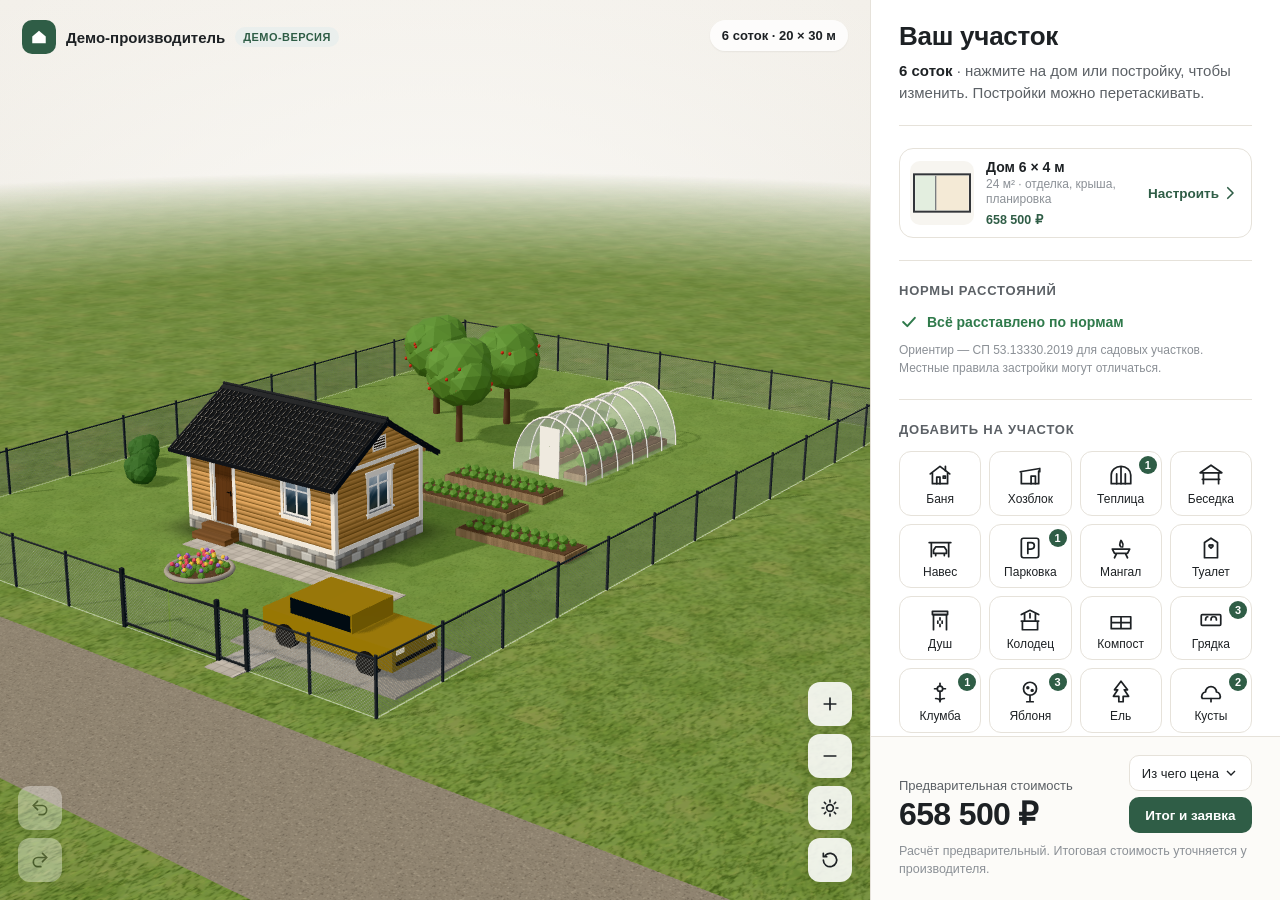
==== commit 31f99c67: "Размерные цепочки на плане в мм Co-Authored-By: Claude Opus 5.5 <noreply@anthropic.com>" ====
--- a/index.html
+++ b/index.html
@@ -15,7 +15,7 @@
     <meta property="og:locale" content="ru_RU" />
     <meta name="twitter:card" content="summary_large_image" />
     <link rel="icon" href="data:image/svg+xml,%3Csvg xmlns='http://www.w3.org/2000/svg' viewBox='0 0 32 32'%3E%3Cpath d='M4 15 16 5l12 10v12H4z' fill='%232f5d46'/%3E%3C/svg%3E" />
-    <script type="module" crossorigin src="./assets/index-Zq7BTNIv.js"></script>
+    <script type="module" crossorigin src="./assets/index-DE08ErUI.js"></script>
     <link rel="stylesheet" crossorigin href="./assets/index-BckY6fyj.css">
   </head>
   <body>
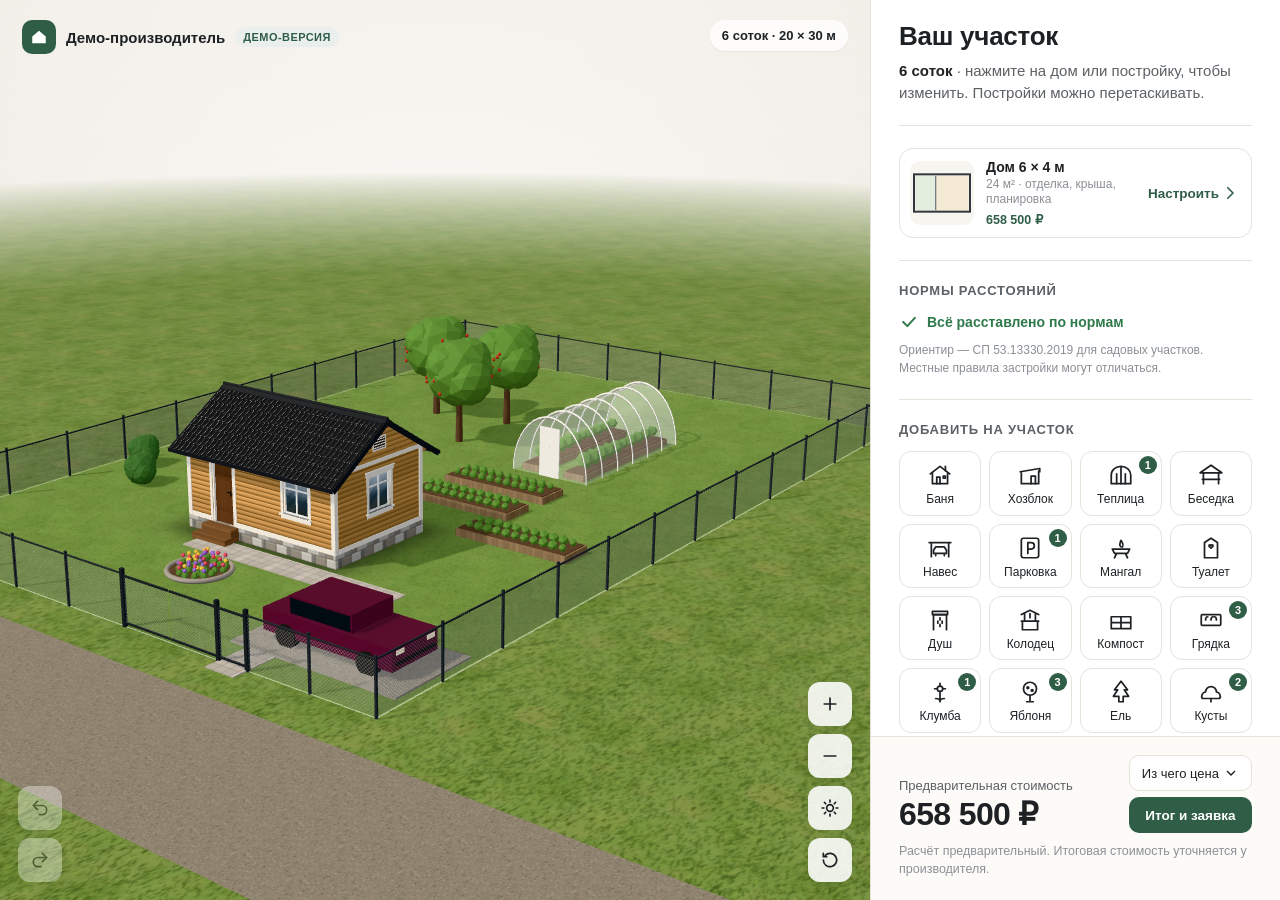
==== commit 673ec8d3: "Перестановка построек при смене размера участка Co-Authored-By: Claude Opus 5.5 <noreply@anthropic.c" ====
--- a/index.html
+++ b/index.html
@@ -15,7 +15,7 @@
     <meta property="og:locale" content="ru_RU" />
     <meta name="twitter:card" content="summary_large_image" />
     <link rel="icon" href="data:image/svg+xml,%3Csvg xmlns='http://www.w3.org/2000/svg' viewBox='0 0 32 32'%3E%3Cpath d='M4 15 16 5l12 10v12H4z' fill='%232f5d46'/%3E%3C/svg%3E" />
-    <script type="module" crossorigin src="./assets/index-DE08ErUI.js"></script>
+    <script type="module" crossorigin src="./assets/index-rpzIvsLO.js"></script>
     <link rel="stylesheet" crossorigin href="./assets/index-BckY6fyj.css">
   </head>
   <body>
